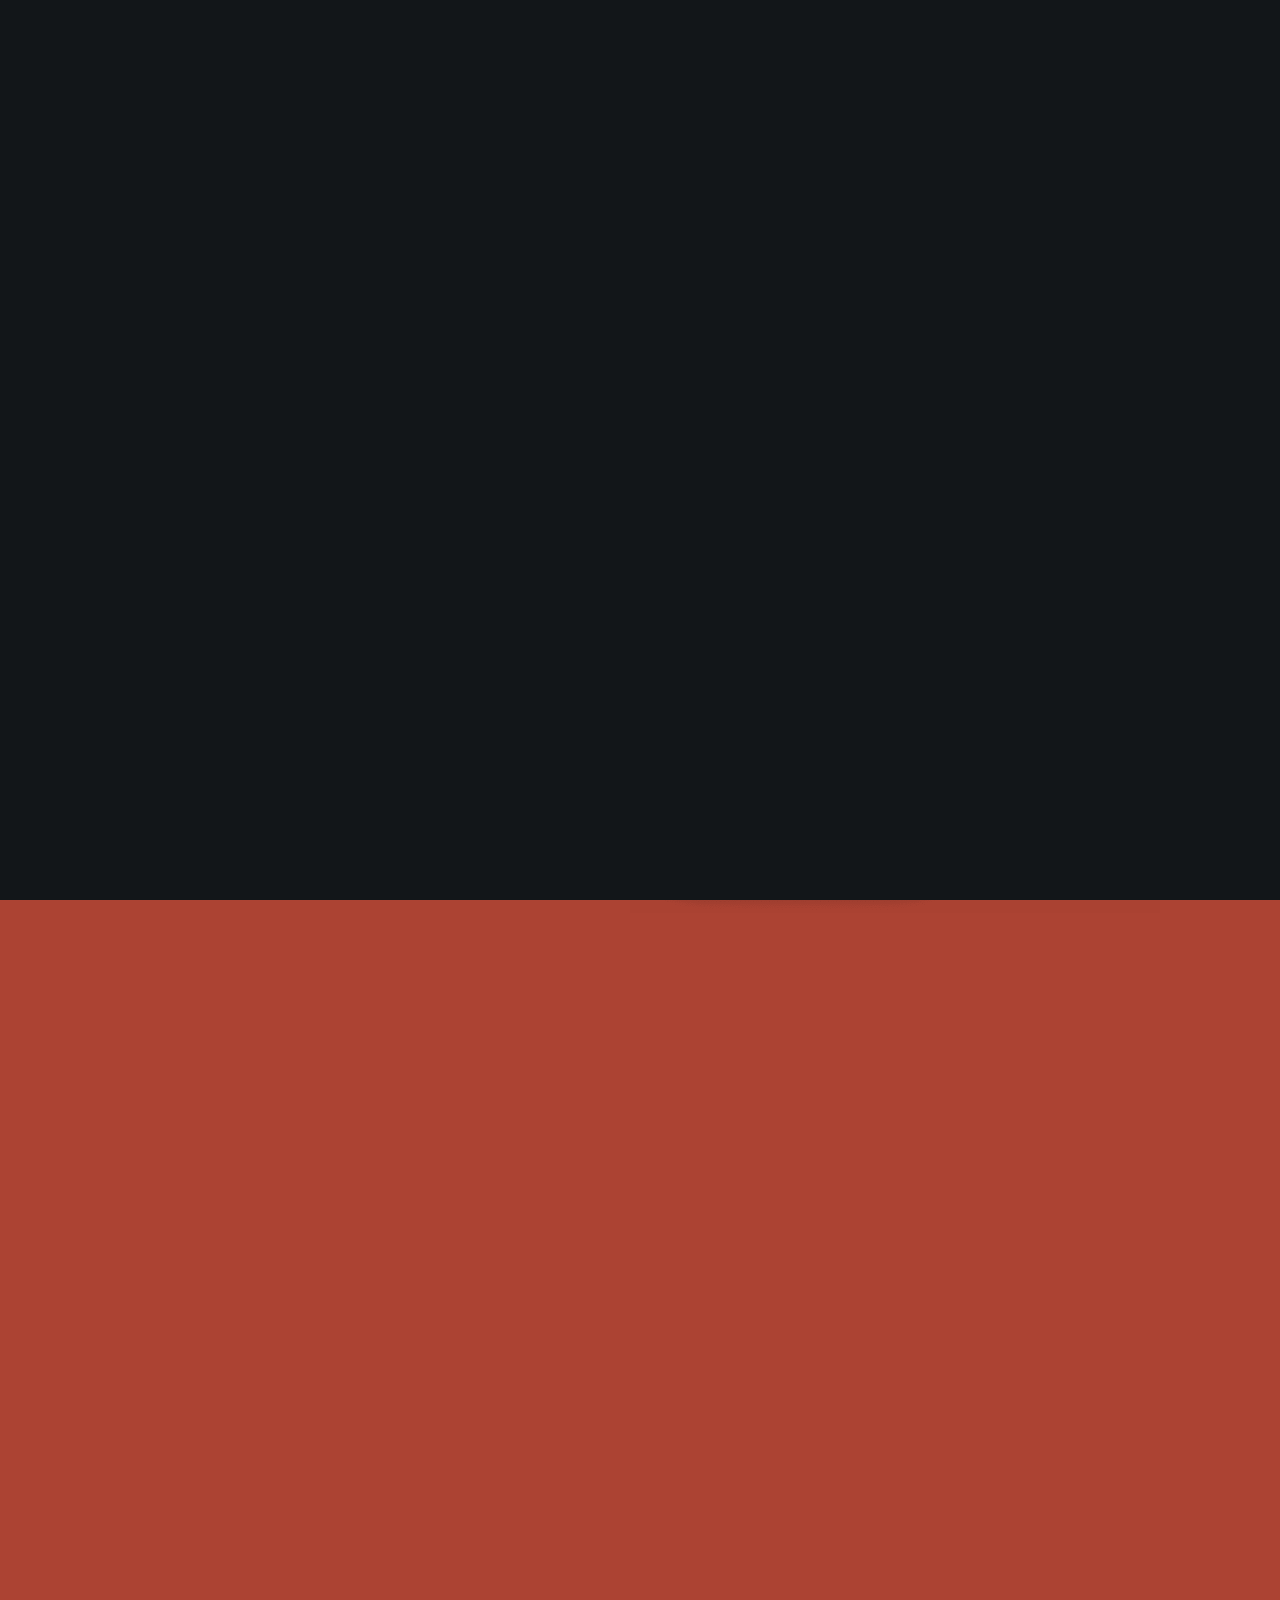
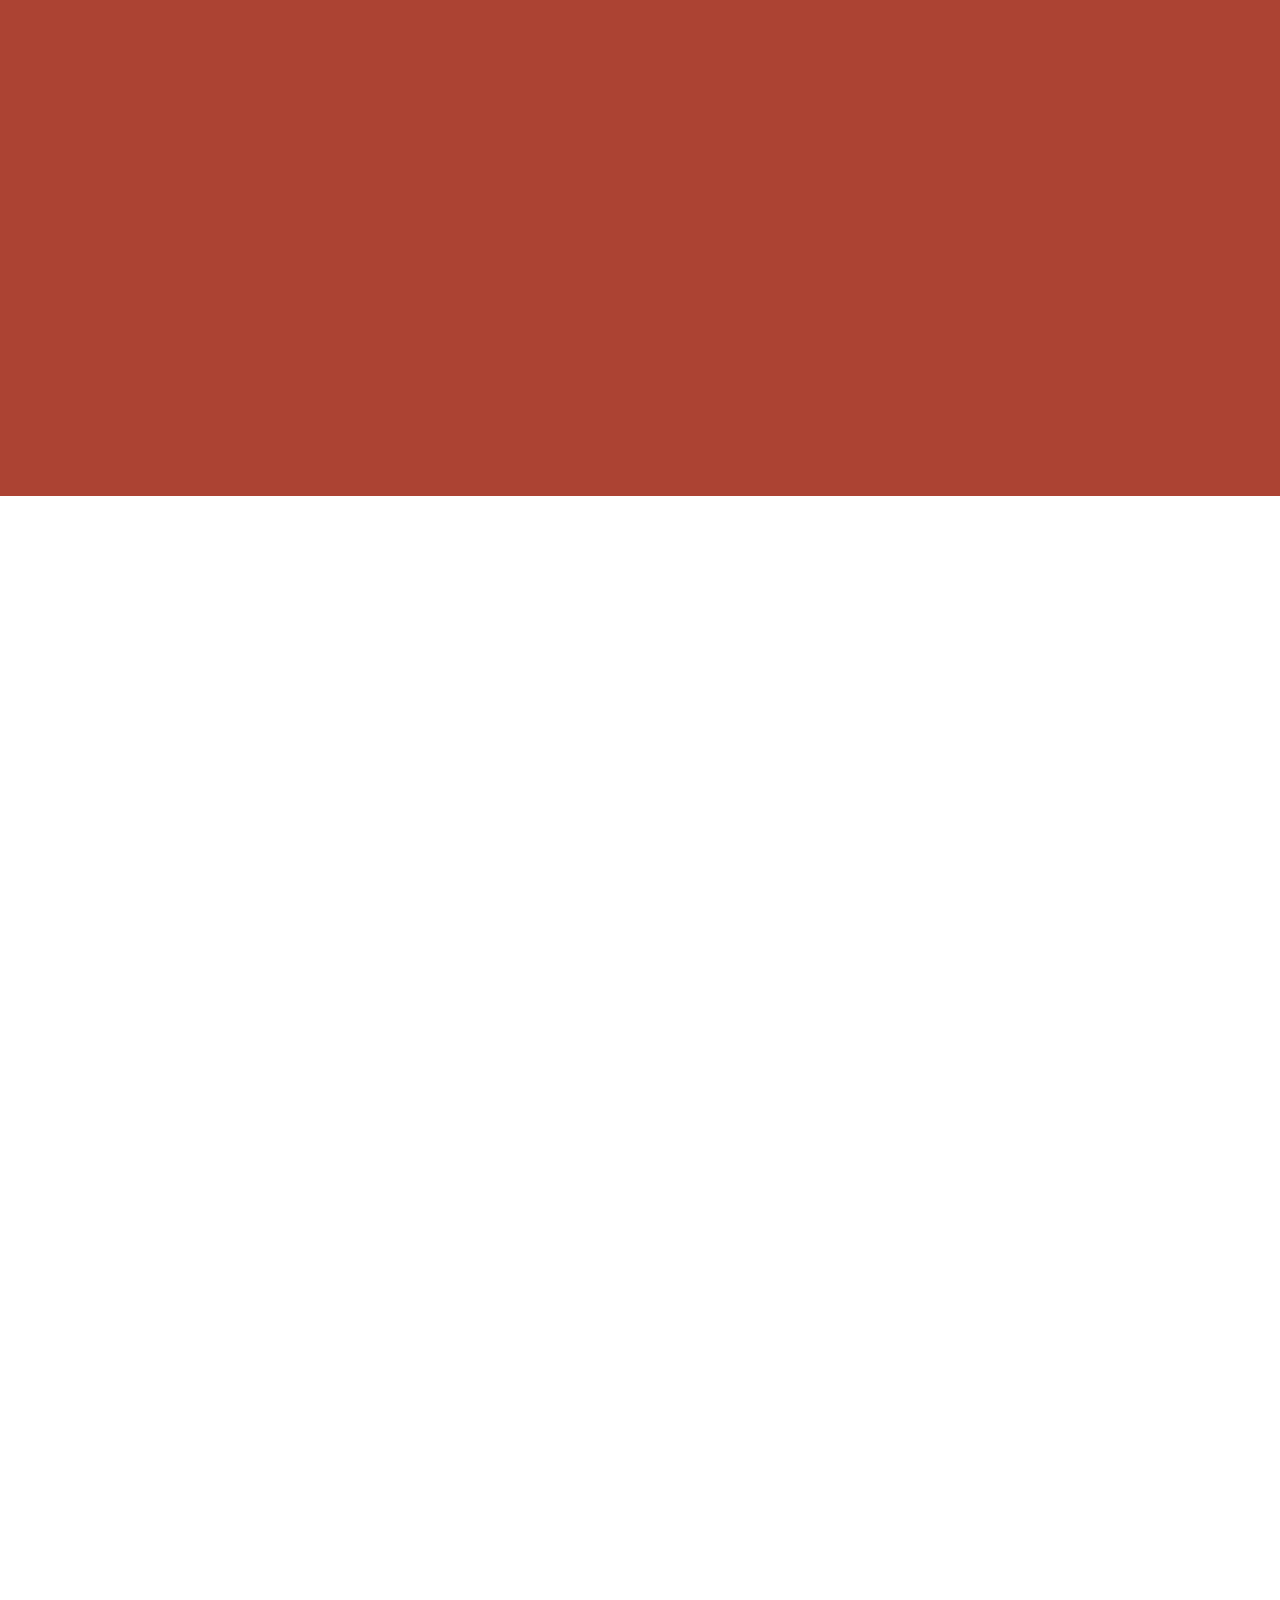
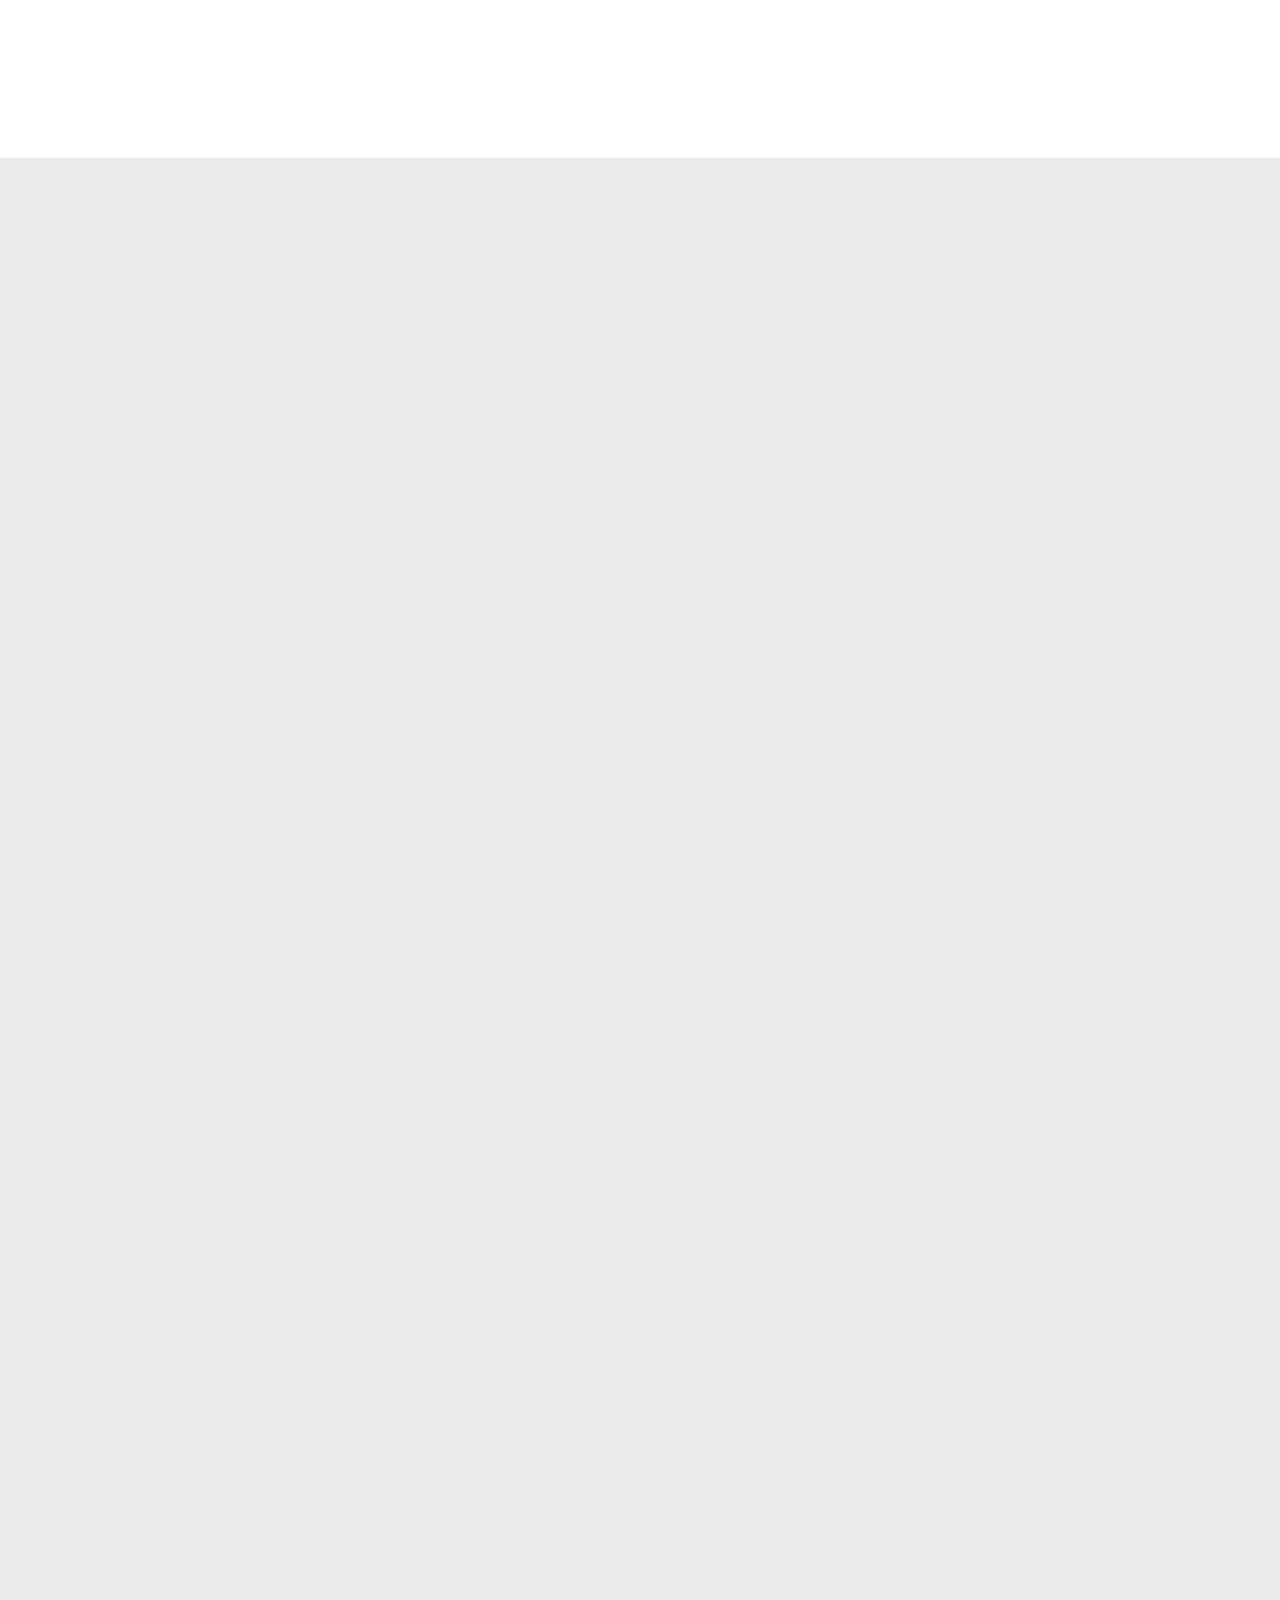
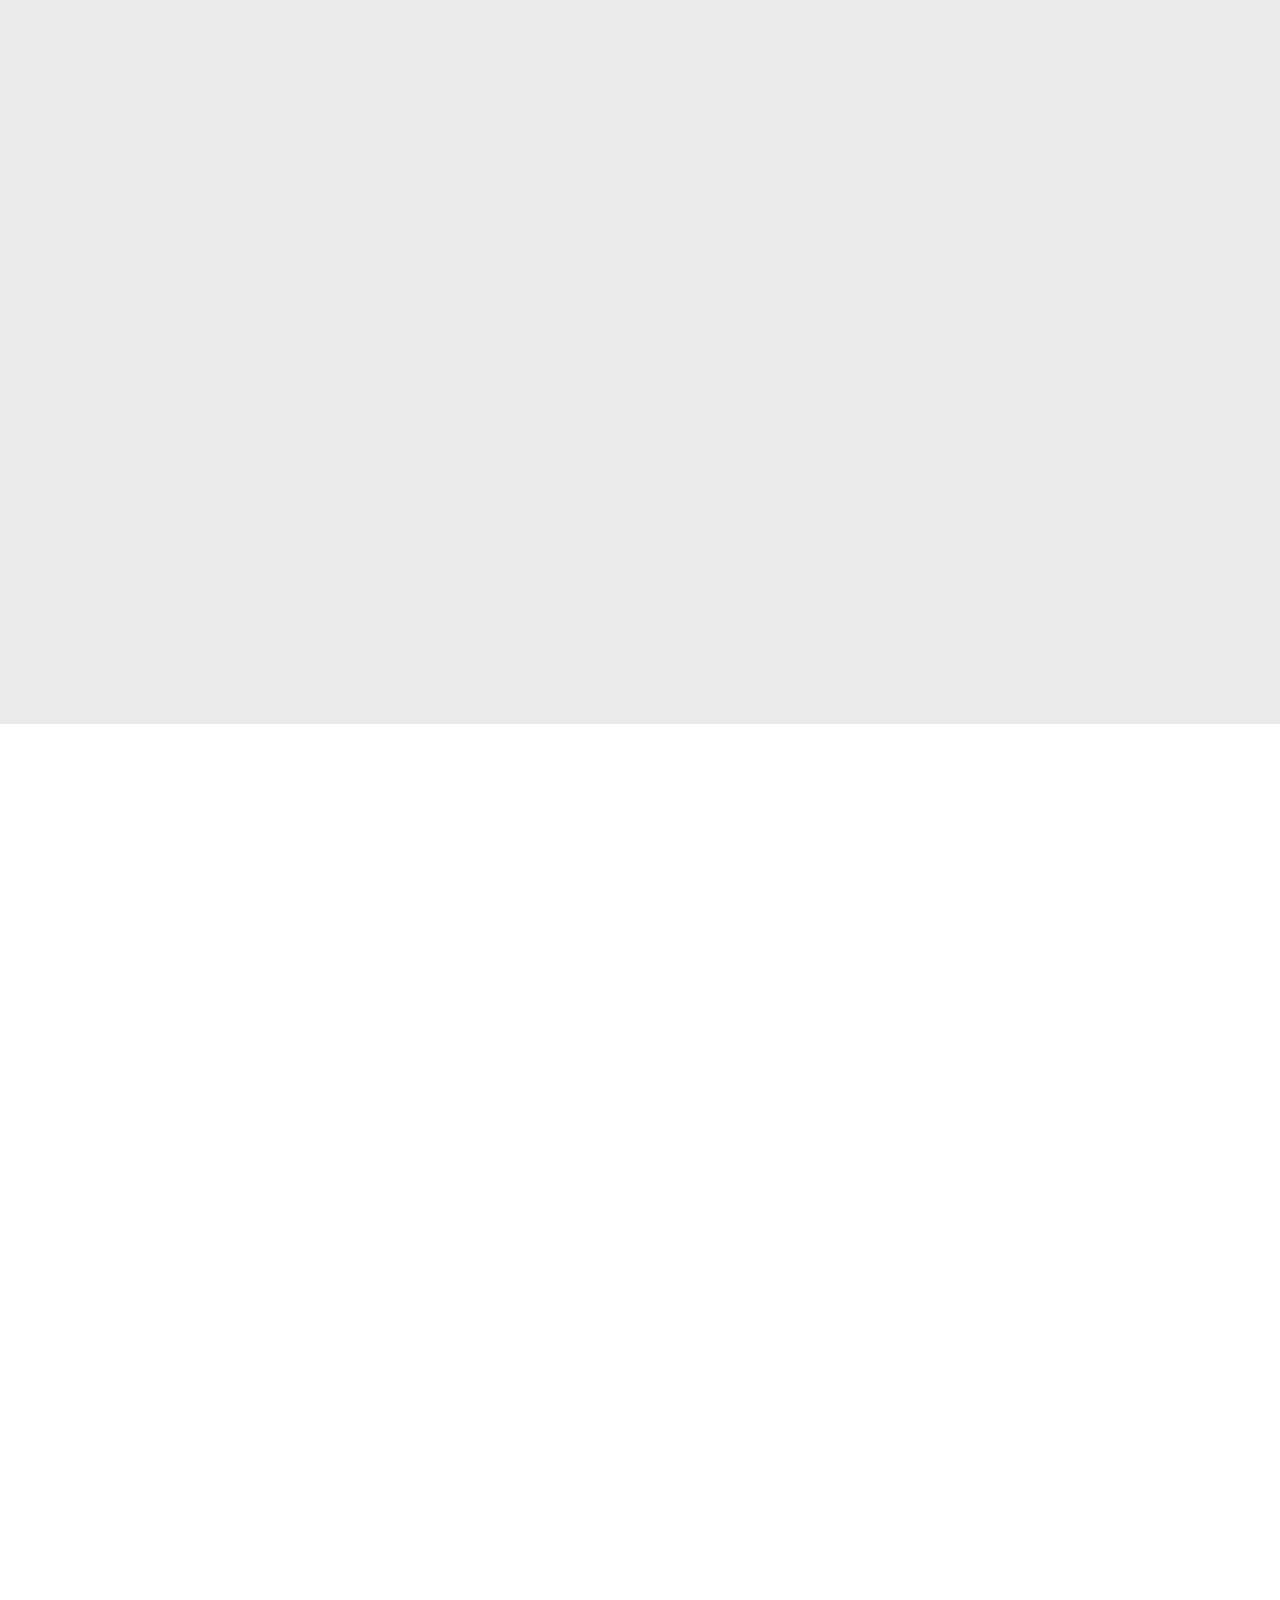
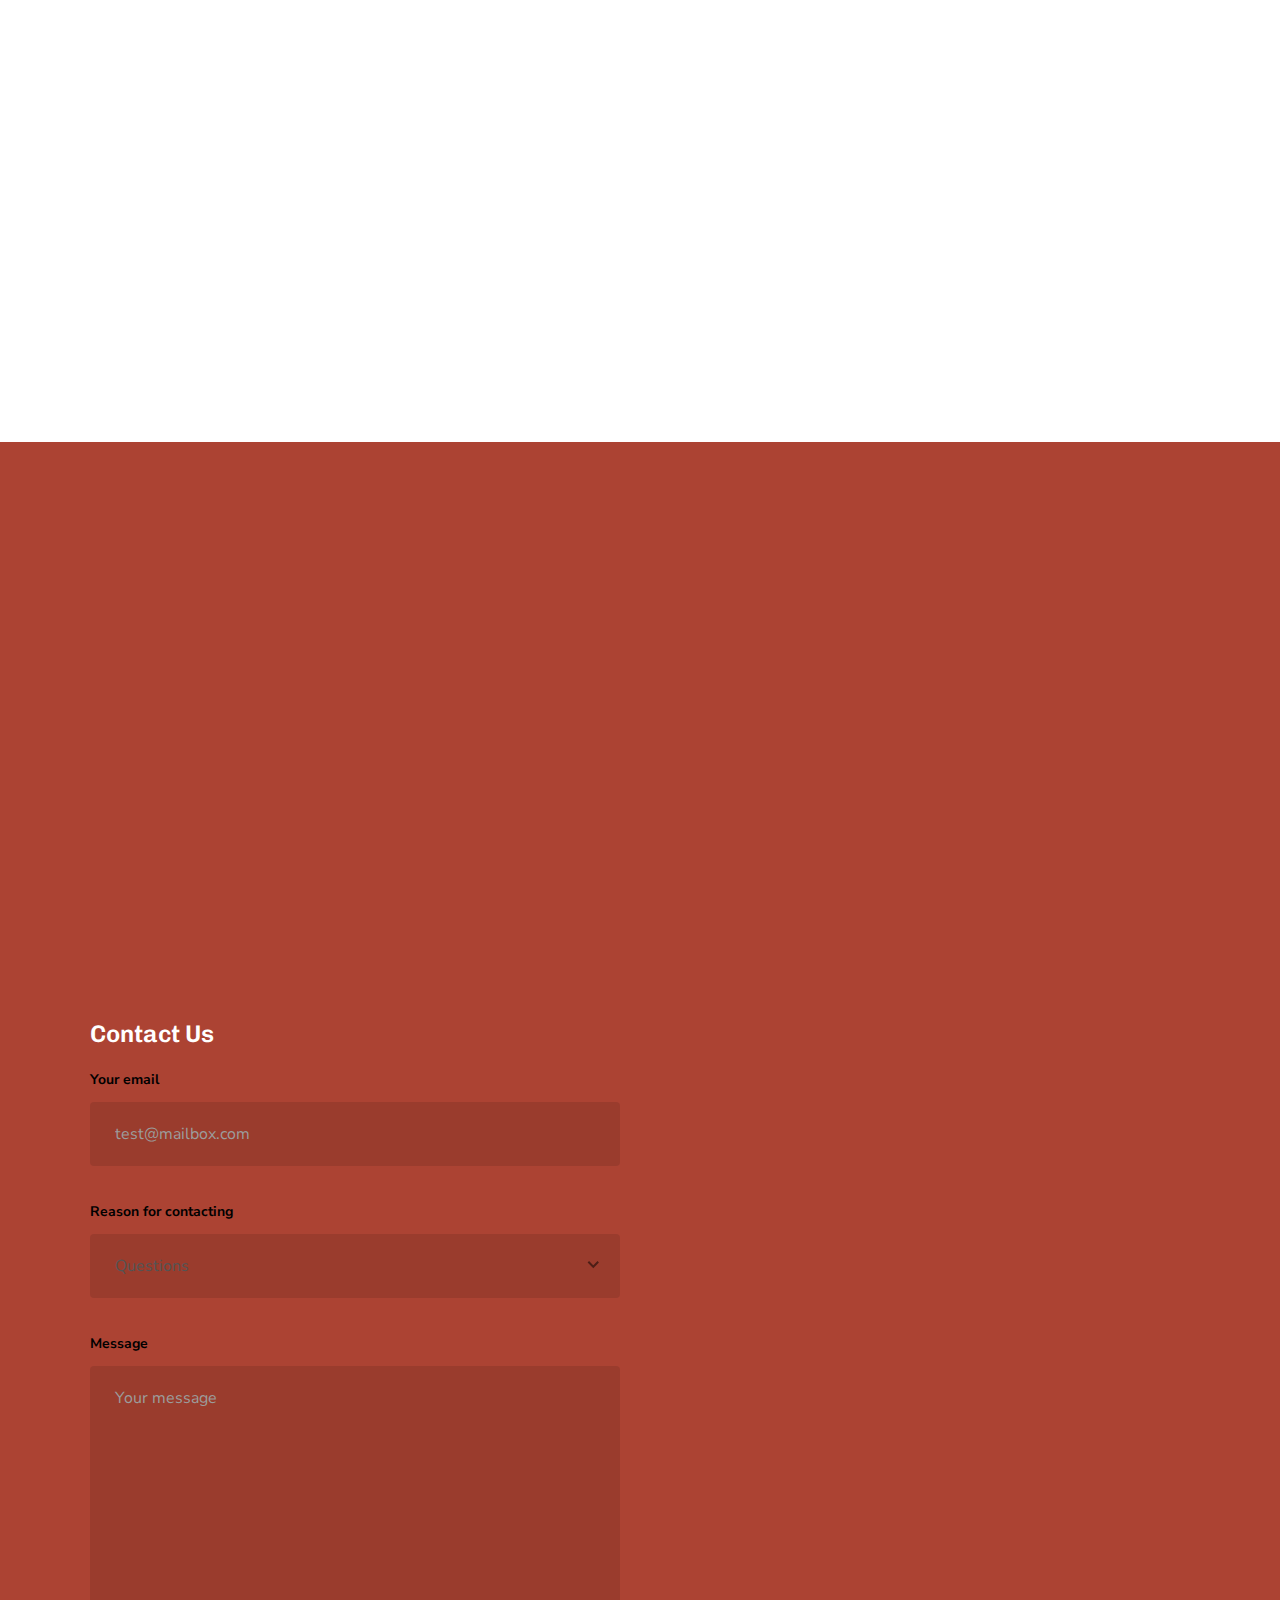
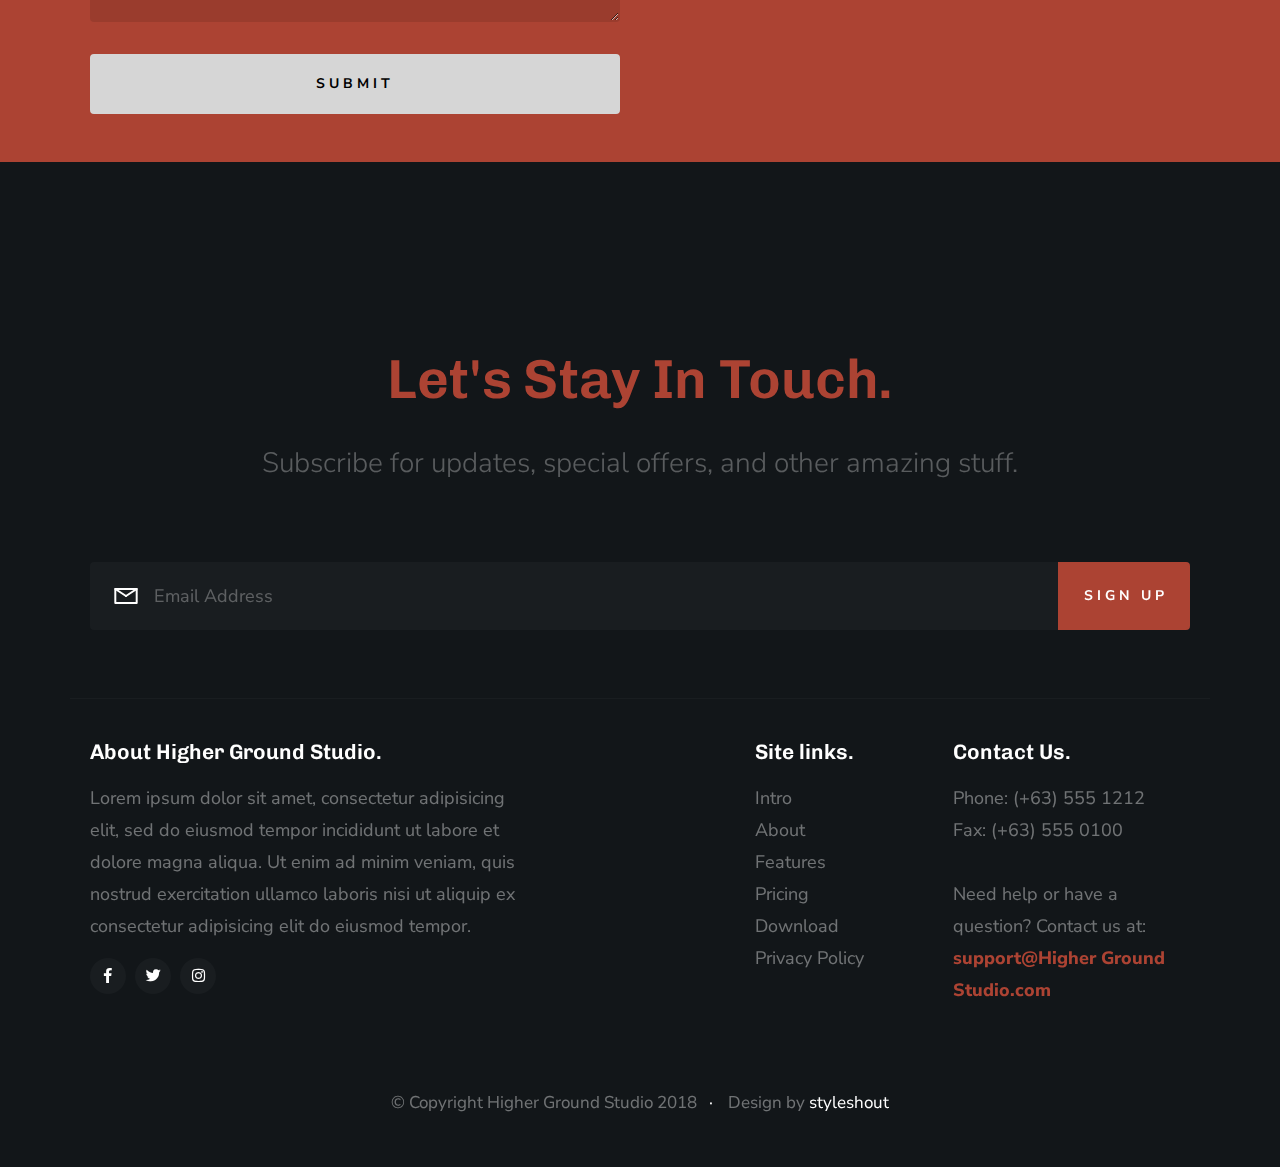
==== index.html @ b1c9c229 "Test netfliy form and snipcart" ====
<!DOCTYPE html>
<html class="no-js" lang="en">

<head>

    <!--- basic page needs
    ================================================== -->
    <meta charset="utf-8">
    <title>Higher Ground Studio</title>
    <meta name="description" content="">
    <meta name="author" content="">

    <!-- mobile specific metas
    ================================================== -->
    <meta name="viewport" content="width=device-width, initial-scale=1">

    <!-- CSS
    ================================================== -->
    <link rel="stylesheet" href="css/base.css">
    <link rel="stylesheet" href="css/vendor.css">
    <link rel="stylesheet" href="css/main.css">
    <link href="https://cdn.snipcart.com/themes/2.0/base/snipcart.min.css" rel="stylesheet" type="text/css" />

    <!-- script
    ================================================== -->
    <script src="js/modernizr.js"></script>
    <script src="js/pace.min.js"></script>

    <!-- favicons
    ================================================== -->
    <link rel="shortcut icon" href="favicon.ico" type="image/x-icon">
    <link rel="icon" href="favicon.ico" type="image/x-icon">

</head>

<body id="top">

    <!-- preloader
    ================================================== -->
    <div id="preloader">
        <div id="loader" class="dots-jump">
            <div></div>
            <div></div>
            <div></div>
        </div>
    </div>


    <!-- header 
    ================================================== -->
    <header class="s-header">

        <div class="row">
            <div class="header-logo">
                <a class="site-logo" href="index.html">
                    <img src="images/logo.svg" alt="Higher Ground Studio">
                </a>
            </div>

            <nav class="header-nav-wrap">
                <ul class="header-main-nav">
                    <li class="current"><a class="smoothscroll" href="#home" title="intro">Intro</a></li>
                    <li><a class="smoothscroll" href="#about" title="about">About</a></li>
                    <li><a class="smoothscroll" href="#features" title="features">Features</a></li>
                    <li><a class="smoothscroll" href="#pricing" title="pricing">Pricing</a></li>
                    <li><a class="smoothscroll" href="#download" title="download">Download</a></li>
                </ul>

                <div class="header-cta">
                    <a href="#pricing" class="btn btn--primary header-cta__btn smoothscroll">Get Started</a>
                </div>
            </nav> <!-- end header-nav-wrap -->

            <a class="header-menu-toggle" href="#"><span>Menu</span></a>
        </div>

    </header> <!-- end header -->


    <!-- home
    ================================================== -->
    <section id="home" class="s-home target-section" data-parallax="scroll" data-image-src="images/hero-bg.jpg"
        data-natural-width=3000 data-natural-height=2000 data-position-y=center>

        <div class="shadow-overlay"></div>

        <div class="home-content">

            <div class="row home-content__main">

                <div class="home-content__left">
                    <h1>
                        An Amazing App <br>
                        That Does It All.
                    </h1>

                    <h3>
                        Voluptatem ipsa quae ab illo inventore veritatis et quasi architecto beatae vitae dicta sunt
                        explica. Nemo enim ipsam voluptatem quia.
                        Ut quis enim.
                    </h3>

                    <div class="home-content__btn-wrap">
                        <a href="#download" class="btn btn--primary home-content__btn smoothscroll">
                            Get Started
                        </a>
                    </div>
                </div> <!-- end home-content__left-->

                <div class="home-content__right">
                    <img src="images/hero-app-screens-800.png"
                        srcset="images/hero-app-screens-800.png 1x, images/hero-app-screens-1600.png 2x">
                </div> <!-- end home-content__right -->

            </div> <!-- end home-content__main -->

            <ul class="home-content__social">
                <li><a href="#0">Facebook</a></li>
                <li><a href="#0">twitter</a></li>
                <li><a href="#0">Instagram</a></li>
            </ul>

        </div> <!-- end home-content -->

        <a href="#about" class="home-scroll smoothscroll">
            <span class="home-scroll__text">Scroll</span>
            <span class="home-scroll__icon"></span>
        </a>

    </section> <!-- end s-home -->


    <!-- about
    ================================================== -->
    <section id="about" class="s-about target-section">

        <div class="row section-header has-bottom-sep" data-aos="fade-up">
            <div class="col-full">
                <h1 class="display-1">
                    Simply The Best Messaging App Out There.
                </h1>
                <p class="lead">
                    Et nihil atque ex. Reiciendis et rerum ut voluptate. Omnis molestiae nemo est.
                    Ut quis enim rerum quia assumenda repudiandae non cumque qui. Amet repellat
                    omnis ea.
                </p>
            </div>
        </div> <!-- end section-header -->

        <div class="row wide about-desc" data-aos="fade-up">

            <div class="col-full slick-slider about-desc__slider">

                <div class="about-desc__slide">
                    <h3 class="item-title">Intuitive.</h3>

                    <p>
                        Et nihil atque ex. Reiciendis et rerum ut voluptate. Omnis molestiae nemo est.
                        Ut quis enim rerum quia assumenda repudiandae non cumque qui. Amet repellat
                        omnis ea aut cumque eos.
                    </p>
                </div> <!-- end about-desc__slide -->

                <div class="about-desc__slide">
                    <h3 class="item-title">Smart.</h3>

                    <p>
                        Et nihil atque ex. Reiciendis et rerum ut voluptate. Omnis molestiae nemo est.
                        Ut quis enim rerum quia assumenda repudiandae non cumque qui. Amet repellat
                        omnis ea aut cumque eos.
                    </p>
                </div> <!-- end about-desc__slide -->

                <div class="about-desc__slide">
                    <h3 class="item-title">Powerful.</h3>

                    <p>
                        Et nihil atque ex. Reiciendis et rerum ut voluptate. Omnis molestiae nemo est.
                        Ut quis enim rerum quia assumenda repudiandae non cumque qui. Amet repellat
                        omnis ea aut cumque eos.
                    </p>
                </div> <!-- end about-desc__slide -->

                <div class="about-desc__slide">
                    <h3 class="item-title">Secure.</h3>

                    <p>
                        Et nihil atque ex. Reiciendis et rerum ut voluptate. Omnis molestiae nemo est.
                        Ut quis enim rerum quia assumenda repudiandae non cumque qui. Amet repellat
                        omnis ea aut cumque eos.
                    </p>
                </div> <!-- end about-desc__slide -->

            </div> <!-- end about-desc__slider -->

        </div> <!-- end about-desc -->

    </section> <!-- end s-about -->


    <!-- about-how
    ================================================== -->
    <section id="about-how" class="s-about-how">

        <div class="row">
            <div class="col-full video-bg" data-aos="fade-up">

                <div class="shadow-overlay"></div>

                <a class="btn-video"
                    href="https://player.vimeo.com/video/14592941?color=00a650&title=0&byline=0&portrait=0" data-lity>
                    <span class="video-icon"></span>
                </a>

                <div class="stats">
                    <div class="item-stats">
                        <span class="item-stats__num">
                            3.1M
                        </span>
                        <span class="item-stats__title">
                            Downloads
                        </span>
                    </div> <!-- end item-stats -->
                    <div class="item-stats">
                        <span class="item-stats__num">
                            24K
                        </span>
                        <span class="item-stats__title">
                            Positive Reviews
                        </span>
                    </div> <!-- end item-stats -->
                </div>
            </div> <!-- end video-bg -->
        </div>

        <div class="row process-wrap">

            <h2 class="display-2 text-center" data-aos="fade-up">How The App Works?</h2>

            <div class="process" data-aos="fade-up">
                <div class="process__steps block-1-2 block-tab-full group">

                    <div class="col-block step">
                        <h3 class="item-title">Sign-Up</h3>
                        <p>Sed ut perspiciatis unde omnis iste natus error sit voluptatem accusantium doloremque
                            laudantium, totam rem aperiam, eaque ipsa quae ab illo inventore veritatis et quasi
                            architecto beatae vitae dicta sunt explicabo.
                        </p>
                    </div>

                    <div class="col-block step">
                        <h3 class="item-title">Create</h3>
                        <p>Sed ut perspiciatis unde omnis iste natus error sit voluptatem accusantium doloremque
                            laudantium, totam rem aperiam, eaque ipsa quae ab illo inventore veritatis et quasi
                            architecto beatae vitae dicta sunt explicabo.
                        </p>
                    </div>

                    <div class="col-block step">
                        <h3 class="item-title">Compose</h3>
                        <p>Sed ut perspiciatis unde omnis iste natus error sit voluptatem accusantium doloremque
                            laudantium, totam rem aperiam, eaque ipsa quae ab illo inventore veritatis et quasi
                            architecto beatae vitae dicta sunt explicabo.
                        </p>
                    </div>

                    <div class="col-block step">
                        <h3 class="item-title">Send</h3>
                        <p>Sed ut perspiciatis unde omnis iste natus error sit voluptatem accusantium doloremque
                            laudantium, totam rem aperiam, eaque ipsa quae ab illo inventore veritatis et quasi
                            architecto beatae vitae dicta sunt explicabo.
                        </p>
                    </div>

                </div> <!-- end process__steps -->
            </div> <!-- end process -->
        </div> <!-- end about-how -->

    </section> <!-- end s-about-how -->


    <!-- features
    ================================================== -->
    <section id="features" class="s-features target-section">

        <div class="row section-header has-bottom-sep" data-aos="fade-up">
            <div class="col-full">
                <h1 class="display-1">
                    Loaded With Features You Would Absolutely Love.
                </h1>
                <p class="lead">
                    Et nihil atque ex. Reiciendis et rerum ut voluptate. Omnis molestiae nemo est.
                    Ut quis enim rerum quia assumenda repudiandae molestiae cumque qui. Amet repellat
                    omnis ea.
                </p>
            </div>
        </div> <!-- end section-header -->

        <div class="row features block-1-3 block-m-1-2">

            <div class="col-block item-feature" data-aos="fade-up">
                <div class="item-feature__icon">
                    <i class="icon-upload"></i>
                </div>
                <div class="item-feature__text">
                    <h3 class="item-title">Cloud Based</h3>
                    <p>Nemo cupiditate ab quibusdam quaerat impedit magni. Earum suscipit ipsum laudantium.
                        Quo delectus est. Maiores voluptas ab sit natus veritatis ut. Debitis nulla cumque veritatis.
                        Sunt suscipit voluptas ipsa in tempora esse soluta sint.
                    </p>
                </div>
            </div>

            <div class="col-block item-feature" data-aos="fade-up">
                <div class="item-feature__icon">
                    <i class="icon-video-camera"></i>
                </div>
                <div class="item-feature__text">
                    <h3 class="item-title">Voice & Video</h3>
                    <p>Nemo cupiditate ab quibusdam quaerat impedit magni. Earum suscipit ipsum laudantium.
                        Quo delectus est. Maiores voluptas ab sit natus veritatis ut. Debitis nulla cumque veritatis.
                        Sunt suscipit voluptas ipsa in tempora esse soluta sint.
                    </p>
                </div>
            </div>

            <div class="col-block item-feature" data-aos="fade-up">
                <div class="item-feature__icon">
                    <i class="icon-shield"></i>
                </div>
                <div class="item-feature__text">
                    <h3 class="item-title">Always Secure</h3>
                    <p>Nemo cupiditate ab quibusdam quaerat impedit magni. Earum suscipit ipsum laudantium.
                        Quo delectus est. Maiores voluptas ab sit natus veritatis ut. Debitis nulla cumque veritatis.
                        Sunt suscipit voluptas ipsa in tempora esse soluta sint.
                    </p>
                </div>
            </div>

            <div class="col-block item-feature" data-aos="fade-up">
                <div class="item-feature__icon">
                    <i class="icon-lego-block"></i>
                </div>
                <div class="item-feature__text">
                    <h3 class="item-title">Play Games</h3>
                    <p>Nemo cupiditate ab quibusdam quaerat impedit magni. Earum suscipit ipsum laudantium.
                        Quo delectus est. Maiores voluptas ab sit natus veritatis ut. Debitis nulla cumque veritatis.
                        Sunt suscipit voluptas ipsa in tempora esse soluta sint.
                    </p>
                </div>
            </div>

            <div class="col-block item-feature" data-aos="fade-up">
                <div class="item-feature__icon">
                    <i class="icon-chat"></i>
                </div>
                <div class="item-feature__text">
                    <h3 class="item-title">Group Chat</h3>
                    <p>Nemo cupiditate ab quibusdam quaerat impedit magni. Earum suscipit ipsum laudantium.
                        Quo delectus est. Maiores voluptas ab sit natus veritatis ut. Debitis nulla cumque veritatis.
                        Sunt suscipit voluptas ipsa in tempora esse soluta sint.
                    </p>
                </div>
            </div>

            <div class="col-block item-feature" data-aos="fade-up">
                <div class="item-feature__icon">
                    <i class="icon-wallet"></i>
                </div>
                <div class="item-feature__text">
                    <h3 class="item-title">Payments</h3>
                    <p>Nemo cupiditate ab quibusdam quaerat impedit magni. Earum suscipit ipsum laudantium.
                        Quo delectus est. Maiores voluptas ab sit natus veritatis ut. Debitis nulla cumque veritatis.
                        Sunt suscipit voluptas ipsa in tempora esse soluta sint.
                    </p>
                </div>
            </div>

        </div> <!-- end features -->

        <div class="testimonials-wrap" data-aos="fade-up">

            <div class="row">
                <div class="col-full testimonials-header">
                    <h2 class="display-2">Our Users Love Our App!</h2>
                </div>
            </div>

            <div class="row testimonials">

                <div class="col-full slick-slider testimonials__slider">

                    <div class="testimonials__slide">
                        <img src="images/avatars/user-03.jpg" alt="Author image" class="testimonials__avatar">

                        <p>Qui ipsam temporibus quisquam velMaiores eos cumque distinctio nam accusantium ipsum.
                            Laudantium quia consequatur molestias delectus culpa facere hic dolores aperiam. Accusantium
                            praesentium corpori.</p>

                        <div class="testimonials__author">
                            <span class="testimonials__name">Naruto Uzumaki</span>
                            <a href="#0" class="testimonials__link">@narutouzumaki</a>
                        </div>
                    </div> <!-- end testimonials__slide -->

                    <div class="testimonials__slide">
                        <img src="images/avatars/user-05.jpg" alt="Author image" class="testimonials__avatar">

                        <p>Excepturi nam cupiditate culpa doloremque deleniti repellat. Veniam quos repellat voluptas
                            animi adipisci.
                            Nisi eaque consequatur. Quasi voluptas eius distinctio. Atque eos maxime. Qui ipsam
                            temporibus quisquam vel.</p>

                        <div class="testimonials__author">
                            <span class="testimonials__name">Sasuke Uchiha</span>
                            <a href="#0" class="testimonials__link">@sasukeuchiha</a>
                        </div>
                    </div> <!-- end testimonials__slide -->

                    <div class="testimonials__slide">
                        <img src="images/avatars/user-01.jpg" alt="Author image" class="testimonials__avatar">

                        <p>Repellat dignissimos libero. Qui sed at corrupti expedita voluptas odit. Nihil ea quia
                            nesciunt. Ducimus aut sed ipsam.
                            Autem eaque officia cum exercitationem sunt voluptatum accusamus. Quasi voluptas eius
                            distinctio.</p>

                        <div class="testimonials__author">
                            <span class="testimonials__name">Shikamaru Nara</span>
                            <a href="#0" class="testimonials__link">@shikamarunara</a>
                        </div>
                    </div> <!-- end testimonials__slide -->

                </div> <!-- end testimonials__slider -->

            </div> <!-- end testimonials -->

        </div> <!-- end testimonials-wrap -->

    </section> <!-- end s-features -->


    <!-- pricing
    ================================================== -->
    <section id="pricing" class="s-pricing target-section">

        <div class="row section-header align-center" data-aos="fade-up">
            <div class="col-full">
                <h1 class="display-1">
                    Our Simple <br> Straight-Forward Pricing.
                </h1>
                <p class="lead">
                    Et nihil atque ex. Reiciendis et rerum ut voluptate. Omnis molestiae nemo est.
                    Ut quis enim rerum quia assumenda repudiandae non cumque qui. Amet repellat
                    omnis ea.
                </p>
            </div>
        </div> <!-- end section-header -->

        <div class="row plans block-1-2 block-m-1-2 block-tab-full stack">

            <div class="col-block item-plan" data-aos="fade-up">
                <div class="item-plan__block" id="seoreview">

                    <div class="item-plan__top-part">
                        <h3 class="item-plan__title">SEO Review</h3>
                        <p class="item-plan__price">$150</p>
                        <p class="item-plan__per">Per Site</p>
                    </div>

                    <div class="item-plan__bottom-part">
                        <ul class="item-plan__features">
                            <li><span>5GB</span> Storage</li>
                            <li><span>10GB</span> Bandwidth</li>
                            <li><span>30</span> Email Accounts</li>
                            <li>Backup & Restore</li>
                        </ul>

                        <button class="snipcart-add-item btn btn--primary large full-width" data-item-id="1" data-item-name="SEO Review" data-item-price="150.00"
                            data-item-weight="20" data-item-url="https://highergroundstudio.com/#seoreview"
                            data-item-description="SEO Review">
                            Get Started
                        </button>
                    </div>

                </div>
            </div> <!-- end item-plan -->

            <div class="col-block item-plan item-plan--popular" data-aos="fade-up">
                <div class="item-plan__block">

                    <div class="item-plan__top-part">
                        <h3 class="item-plan__title">SEO Optimization</h3>
                        <p class="item-plan__price">$10</p>
                        <p class="item-plan__per">Per Site</p>
                    </div>

                    <div class="item-plan__bottom-part">
                        <ul class="item-plan__features">
                            <li><span>500GB</span> Storage</li>
                            <li><span>Unlimited</span> Bandwidth</li>
                            <li><span>50</span> Email Accounts</li>
                            <li>Backup & Restore</li>
                        </ul>

                        <a class="btn btn--primary large full-width" href="#0">Get Started</a>
                    </div>

                </div>
            </div> <!-- end item-plan -->

        </div> <!-- end plans -->

    </section> <!-- end s-pricing -->


    <!-- contact
    ================================================== -->
    <section id="download" class="s-download target-section">

        <div class="row section-header align-center" data-aos="fade-up">
            <div class="col-full">
                <h1 class="display-1">
                    Join Our Community of 3,000,000+ Users.
                </h1>
                <p class="lead">
                    Et nihil atque ex. Reiciendis et rerum ut voluptate. Omnis molestiae nemo est.
                    Ut quis enim rerum quia assumenda repudiandae non cumque qui. Amet repellat
                    omnis ea.
                </p>
            </div>
        </div> <!-- end section-header -->

        <div class="row">
            <div class="col-six tab-full">

                <h3>Contact Us</h3>

                <form name="contact" id="contact" method="POST" data-netlify="true" data-netlify-recaptcha="true">
                    <div>
                        <label for="sampleInput">Your email</label>
                        <input class="full-width" type="email" placeholder="test@mailbox.com" id="sampleInput">
                    </div>
                    <div>
                        <label for="sampleRecipientInput">Reason for contacting</label>
                        <div class="ss-custom-select">
                            <select class="full-width" id="sampleRecipientInput">
                                <option value="Option 1">Questions</option>
                                <option value="Option 2">Report</option>
                                <option value="Option 3">Others</option>
                            </select>
                        </div>
                    </div>

                    <label for="exampleMessage">Message</label>
                    <textarea class="full-width" placeholder="Your message" id="exampleMessage"></textarea>

                    <div data-netlify-recaptcha="true"></div>
                    <input class="btn full-width" type="submit" value="Submit">
                </form>

            </div>
        </div>

    </section> <!-- end s-download -->


    <!-- footer
    ================================================== -->
    <footer class="s-footer footer">

        <div class="row section-header align-center">
            <div class="col-full">
                <h1 class="display-1">
                    Let's Stay In Touch.
                </h1>
                <p class="lead">
                    Subscribe for updates, special offers, and other amazing stuff.
                </p>
            </div>
        </div> <!-- end section-header -->

        <div class="row footer__top">

            <div class="col-full footer__subscribe end">
                <div class="subscribe-form">
                    <form id="mc-form" name="subscribe" class="group" novalidate="true" method="POST"
                        data-netlify="true">

                        <input type="email" value="" name="EMAIL" class="email" id="mc-email"
                            placeholder="Email Address" required="">

                        <input type="submit" name="subscribe" value="Sign Up">

                        <label for="mc-email" class="subscribe-message"></label>

                    </form>
                </div>
            </div>

        </div> <!-- end footer__top -->

        <div class="row footer__bottom">

            <div class="footer__about col-five tab-full left">

                <h4>About Higher Ground Studio.</h4>

                <p>
                    Lorem ipsum dolor sit amet, consectetur adipisicing elit, sed
                    do eiusmod tempor incididunt ut labore et dolore magna aliqua.
                    Ut enim ad minim veniam, quis nostrud exercitation ullamco
                    laboris nisi ut aliquip ex consectetur adipisicing elit do eiusmod tempor.
                </p>

                <ul class="footer__social">
                    <li><a href="#0"><i class="fab fa-facebook-f" aria-hidden="true"></i></a></li>
                    <li><a href="#0"><i class="fab fa-twitter" aria-hidden="true"></i></a></li>
                    <li><a href="#0"><i class="fab fa-instagram" aria-hidden="true"></i></a></li>
                </ul>
            </div>

            <div class="col-five md-seven tab-full right end">
                <div class="row">

                    <div class="footer__site-links col-five mob-full">
                        <h4>Site links.</h4>

                        <ul class="footer__site-links">
                            <li><a href="#home" class="smoothscroll">Intro</a></li>
                            <li><a href="#about" class="smoothscroll">About</a></li>
                            <li><a href="#features" class="smoothscroll">Features</a></li>
                            <li><a href="#pricing" class="smoothscroll">Pricing</a></li>
                            <li><a href="#download" class="smoothscroll">Download</a></li>
                            <li><a href="#0">Privacy Policy</a></li>
                        </ul>
                    </div>

                    <div class="footer__contact col-seven mob-full">
                        <h4>Contact Us.</h4>

                        <p>
                            Phone: (+63) 555 1212 <br>
                            Fax: (+63) 555 0100
                        </p>
                        <p>
                            Need help or have a question? Contact us at: <br>
                            <a href="mailto:#0" class="footer__mail-link">support@Higher Ground Studio.com</a>
                        </p>
                    </div>

                </div>
            </div>

            <div class="col-full ss-copyright">
                <span>&copy; Copyright Higher Ground Studio 2018</span>
                <span>Design by <a href="https://www.styleshout.com/">styleshout</a></span>
            </div>

        </div> <!-- end footer__bottom -->

        <div class="go-top">
            <a class="smoothscroll" title="Back to Top" href="#top"></a>
        </div>

    </footer> <!-- end s-footer -->


    <!-- Java Script
    ================================================== -->
    <script src="js/jquery-3.2.1.min.js"></script>
    <script src="js/plugins.js"></script>
    <script src="js/main.js"></script>
    <script src="https://cdn.snipcart.com/scripts/2.0/snipcart.js"
        data-api-key="MjkyNzYwODQtYWEzYS00NDNhLTk3ZTMtNTVlMTUyMGYxYTAzNjM3MDIwMDAyMzQzODMyMjEx" id="snipcart"></script>

</body>
---- css/base.css ----
/* =================================================================== 
 *
 *  Higher Ground Studio v1.0 Base Stylesheet
 *  11-06-2018
 *  ------------------------------------------------------------------
 *
 *  TOC:
 *  # imports 
 *  # normalize
 *  # basic/base setup styles 
 *    ## Media
 *    ## Typography resets 
 *    ## links 
 *    ## inputs
 *  # grid
 *    ## medium size devices  
 *    ## tablets   
 *    ## mobile devices
 *    ## small mobile devices
 *  # block grids
 *    ## medium size devices
 *    ## tablets
 *    ## mobile devices
 *  # MISC
 *
 * =================================================================== */



/* ===================================================================
 * # imports 
 *
 * ------------------------------------------------------------------- */
@import url("https://fonts.googleapis.com/css?family=Nunito+Sans:300,400,500,600,700|Chivo:300,400,700,700i,900");
@import url("font-awesome/css/fontawesome-all.css");
@import url("micons/micons.css");



/* ===================================================================
 * # normalize
 * normalize.css v5.0.0 | MIT License |
 * github.com/necolas/normalize.css
 *
 * ------------------------------------------------------------------- */
html {
  font-family: sans-serif;
  line-height: 1.15;
  -ms-text-size-adjust: 100%;
  -webkit-text-size-adjust: 100%;
}

body {
  margin: 0;
}

article,
aside,
footer,
header,
nav,
section {
  display: block;
}

h1 {
  font-size: 2em;
  margin: 0.67em 0;
}

figcaption,
figure,
main {
  display: block;
}

figure {
  margin: 1em 40px;
}

hr {
  box-sizing: content-box;
  height: 0;
  overflow: visible;
}

pre {
  font-family: monospace, monospace;
  font-size: 1em;
}

a {
  background-color: transparent;
  -webkit-text-decoration-skip: objects;
}

a:active,
a:hover {
  outline-width: 0;
}

abbr[title] {
  border-bottom: none;
  text-decoration: underline;
  text-decoration: underline dotted;
}

b,
strong {
  font-weight: inherit;
}

b,
strong {
  font-weight: bolder;
}

code,
kbd,
samp {
  font-family: monospace, monospace;
  font-size: 1em;
}

dfn {
  font-style: italic;
}

mark {
  background-color: #ff0;
  color: #000;
}

small {
  font-size: 80%;
}

sub,
sup {
  font-size: 75%;
  line-height: 0;
  position: relative;
  vertical-align: baseline;
}

sub {
  bottom: -0.25em;
}

sup {
  top: -0.5em;
}

audio,
video {
  display: inline-block;
}

audio:not([controls]) {
  display: none;
  height: 0;
}

img {
  border-style: none;
}

svg:not(:root) {
  overflow: hidden;
}

button,
input,
optgroup,
select,
textarea {
  font-family: sans-serif;
  font-size: 100%;
  line-height: 1.15;
  margin: 0;
}

button,
input {
  overflow: visible;
}

button,
select {
  text-transform: none;
}

button,
html [type="button"],
[type="reset"],
[type="submit"] {
  -webkit-appearance: button;
}

button::-moz-focus-inner,
[type="button"]::-moz-focus-inner,
[type="reset"]::-moz-focus-inner,
[type="submit"]::-moz-focus-inner {
  border-style: none;
  padding: 0;
}

button:-moz-focusring,
[type="button"]:-moz-focusring,
[type="reset"]:-moz-focusring,
[type="submit"]:-moz-focusring {
  outline: 1px dotted ButtonText;
}

fieldset {
  border: 1px solid #c0c0c0;
  margin: 0 2px;
  padding: 0.35em 0.625em 0.75em;
}

legend {
  box-sizing: border-box;
  color: inherit;
  display: table;
  max-width: 100%;
  padding: 0;
  white-space: normal;
}

progress {
  display: inline-block;
  vertical-align: baseline;
}

textarea {
  overflow: auto;
}

[type="checkbox"],
[type="radio"] {
  box-sizing: border-box;
  padding: 0;
}

[type="number"]::-webkit-inner-spin-button,
[type="number"]::-webkit-outer-spin-button {
  height: auto;
}

[type="search"] {
  -webkit-appearance: textfield;
  outline-offset: -2px;
}

[type="search"]::-webkit-search-cancel-button,
[type="search"]::-webkit-search-decoration {
  -webkit-appearance: none;
}

::-webkit-file-upload-button {
  -webkit-appearance: button;
  font: inherit;
}

details,
menu {
  display: block;
}

summary {
  display: list-item;
}

canvas {
  display: inline-block;
}

template {
  display: none;
}

[hidden] {
  display: none;
}



/* ===================================================================
 * # basic/base setup styles
 *
 * ------------------------------------------------------------------- */
html {
  font-size: 62.5%;
  box-sizing: border-box;
}

*,
*::before,
*::after {
  box-sizing: inherit;
}

body {
  font-weight: normal;
  line-height: 1;
  word-wrap: break-word;
  text-rendering: optimizeLegibility;
  -webkit-overflow-scrolling: touch;
  -webkit-text-size-adjust: none;
}

body,
input,
button {
  -moz-osx-font-smoothing: grayscale;
  -webkit-font-smoothing: antialiased;
}


/* ------------------------------------------------------------------- 
 * ## Media
 * ------------------------------------------------------------------- */
img,
video {
  max-width: 100%;
  height: auto;
}


/* ------------------------------------------------------------------- 
 * ## Typography resets 
 * ------------------------------------------------------------------- */
div, dl, dt, dd, ul, ol, li, h1, h2, h3, h4, h5, h6, pre, form, p, blockquote, th, td {
  margin: 0;
  padding: 0;
}

h1, h2, h3, h4, h5, h6 {
  -webkit-font-smoothing: auto;
  -webkit-font-smoothing: antialiased;
  -webkit-font-variant-ligatures: common-ligatures;
  -moz-font-variant-ligatures: common-ligatures;
  font-variant-ligatures: common-ligatures;
  text-rendering: optimizeLegibility;
}

em,
i {
  font-style: italic;
  line-height: inherit;
}

strong,
b {
  font-weight: bold;
  line-height: inherit;
}

small {
  font-size: 60%;
  line-height: inherit;
}

ol,
ul {
  list-style: none;
}

li {
  display: block;
}


/* ------------------------------------------------------------------- 
 * ## links
 * ------------------------------------------------------------------- */
a {
  text-decoration: none;
  line-height: inherit;
}

a img {
  border: none;
}


/* ------------------------------------------------------------------- 
 * ## inputs
 * ------------------------------------------------------------------- */
fieldset {
  margin: 0;
  padding: 0;
}

input[type="email"],
input[type="number"],
input[type="search"],
input[type="text"],
input[type="tel"],
input[type="url"],
input[type="password"],
textarea {
  -webkit-appearance: none;
  -moz-appearance: none;
  -ms-appearance: none;
  -o-appearance: none;
  appearance: none;
}



/* ===================================================================
 * # grid
 *
 * ------------------------------------------------------------------- */
.row {
  width: 89%;
  max-width: 1200px;
  margin: 0 auto;
}

.row:after {
  content: "";
  display: table;
  clear: both;
}

.row .row {
  width: auto;
  max-width: none;
  margin-left: -20px;
  margin-right: -20px;
}

/* column blocks
 * -------------------------------------- */
[class*="col-"] {
  float: left;
  padding: 0 20px;
}

[class*="col-"] + [class*="col-"].end {
  float: right;
}

.collapse > [class*="col-"],
[class*="col-"].collapse {
  padding: 0;
}

/* column width classes 
 * -------------------------------------- */
.col-one {
  width: 8.33333%;
}

.col-two,
.col-1-6 {
  width: 16.66667%;
}

.col-three,
.col-1-4 {
  width: 25%;
}

.col-four,
.col-1-3 {
  width: 33.33333%;
}

.col-five {
  width: 41.66667%;
}

.col-six,
.col-1-2 {
  width: 50%;
}

.col-seven {
  width: 58.33333%;
}

.col-eight,
.col-2-3 {
  width: 66.66667%;
}

.col-nine,
.col-3-4 {
  width: 75%;
}

.col-ten,
.col-5-6 {
  width: 83.33333%;
}

.col-eleven {
  width: 91.66667%;
}

.col-twelve,
.col-full {
  width: 100%;
}


/* ------------------------------------------------------------------- 
 * ## medium size devices
 * ------------------------------------------------------------------- */
@media only screen and (max-width:1200px) {
  .row .row {
    margin-left: -16px;
    margin-right: -16px;
  }

  [class*="col-"] {
    padding: 0 16px;
  }

  .md-one {
    width: 8.33333%;
  }

  .md-two,
  .md-1-6 {
    width: 16.66667%;
  }

  .md-three,
  .md-1-4 {
    width: 25%;
  }

  .md-four,
  .md-1-3 {
    width: 33.33333%;
  }

  .md-five {
    width: 41.66667%;
  }

  .md-six,
  .md-1-2 {
    width: 50%;
  }

  .md-seven {
    width: 58.33333%;
  }

  .md-eight,
  .md-2-3 {
    width: 66.66667%;
  }

  .md-nine,
  .md-3-4 {
    width: 75%;
  }

  .md-ten,
  .md-5-6 {
    width: 83.33333%;
  }

  .md-eleven {
    width: 91.66667%;
  }

  .md-twelve,
  .md-full {
    width: 100%;
  }

}


/* ------------------------------------------------------------------- 
 * ## tablets
 * ------------------------------------------------------------------- */
@media only screen and (max-width:800px) {
  .row {
    width: 90%;
  }

  .tab-1-4 {
    width: 25%;
  }

  .tab-1-3 {
    width: 33.33333%;
  }

  .tab-1-2 {
    width: 50%;
  }

  .tab-2-3 {
    width: 66.66667%;
  }

  .tab-3-4 {
    width: 75%;
  }

  .tab-full {
    width: 100%;
  }

  .hide-on-tablet {
    display: none;
  }

}


/* ------------------------------------------------------------------- 
 * ## mobile devices
 * ------------------------------------------------------------------- */
@media only screen and (max-width:600px) {
  .row {
    width: auto;
    padding-left: 25px;
    padding-right: 25px;
  }

  .row .row {
    margin-left: -10px;
    margin-right: -10px;
    padding-left: 0;
    padding-right: 0;
  }

  [class*="col-"] {
    padding: 0 10px;
  }

  .mob-1-4 {
    width: 25%;
  }

  .mob-1-3 {
    width: 33.33333%;
  }

  .mob-1-2 {
    width: 50%;
  }

  .mob-2-3 {
    width: 66.66667%;
  }

  .mob-3-4 {
    width: 75%;
  }

  .mob-full {
    width: 100%;
  }

  .hide-on-mobile {
    display: none;
  }

}


/* ------------------------------------------------------------------- 
 * ## small mobile devices
 * ------------------------------------------------------------------- */

/* stack columns on small mobile devices
 * ------------------------------------------------------------------- */
@media only screen and (max-width:400px) {
  .row .row {
    margin-left: 0;
    margin-right: 0;
  }

  [class*="col-"]:not(.col-block) {
    width: 100% !important;
    float: none !important;
    clear: both !important;
    margin-left: 0;
    margin-right: 0;
    padding: 0;
  }

  [class*="col-"] + [class*="col-"].end {
    float: none;
  }

  .stack .col-block {
    width: 100% !important;
    float: none !important;
    clear: both !important;
    margin-left: 0;
    margin-right: 0;
    padding: 0;
  }

}



/* ===================================================================
 * # block grids
 * ------------------------------------------------------------------- */

/* Equally-sized columns define at row level
 * ------------------------------------------------------------------- */
[class*="block-"]:after {
  content: "";
  display: table;
  clear: both;
}

.block-1-6 .col-block {
  width: 16.66667%;
}

.block-1-5 .col-block {
  width: 20%;
}

.block-1-4 .col-block {
  width: 25%;
}

.block-1-3 .col-block {
  width: 33.33333%;
}

.block-1-2 .col-block {
  width: 50%;
}

/**
 * Clearing for block grid columns. Allow columns with 
 * different heights to align properly.
 */
.block-1-6 .col-block:nth-child(6n+1),
.block-1-5 .col-block:nth-child(5n+1),
.block-1-4 .col-block:nth-child(4n+1),
.block-1-3 .col-block:nth-child(3n+1),
.block-1-2 .col-block:nth-child(2n+1) {
  clear: both;
}


/* ------------------------------------------------------------------- 
 * ## medium size devices
 * ------------------------------------------------------------------- */
@media only screen and (max-width:1200px) {
  .block-m-1-6 .col-block {
    width: 16.66667%;
  }

  .block-m-1-5 .col-block {
    width: 20%;
  }

  .block-m-1-4 .col-block {
    width: 25%;
  }

  .block-m-1-3 .col-block {
    width: 33.33333%;
  }

  .block-m-1-2 .col-block {
    width: 50%;
  }

  .block-m-full .col-block {
    width: 100%;
    clear: both;
  }

  [class*="block-m-"] .col-block:nth-child(n) {
    clear: none;
  }

  .block-m-1-6 .col-block:nth-child(6n+1),
  .block-m-1-5 .col-block:nth-child(5n+1),
  .block-m-1-4 .col-block:nth-child(4n+1),
  .block-m-1-3 .col-block:nth-child(3n+1),
  .block-m-1-2 .col-block:nth-child(2n+1) {
    clear: both;
  }

}


/* ------------------------------------------------------------------- 
 * ## tablets
 * ------------------------------------------------------------------- */
@media only screen and (max-width:800px) {
  .block-tab-1-6 .col-block {
    width: 16.66667%;
  }

  .block-tab-1-5 .col-block {
    width: 20%;
  }

  .block-tab-1-4 .col-block {
    width: 25%;
  }

  .block-tab-1-3 .col-block {
    width: 33.33333%;
  }

  .block-tab-1-2 .col-block {
    width: 50%;
  }

  .block-tab-full .col-block {
    width: 100%;
    clear: both;
  }

  [class*="block-tab-"] .col-block:nth-child(n) {
    clear: none;
  }

  .block-tab-1-6 .col-block:nth-child(6n+1),
  .block-tab-1-5 .col-block:nth-child(5n+1),
  .block-tab-1-4 .col-block:nth-child(4n+1),
  .block-tab-1-3 .col-block:nth-child(3n+1),
  .block-tab-1-2 .col-block:nth-child(2n+1) {
    clear: both;
  }

}


/* ------------------------------------------------------------------- 
 * ## mobile devices
 * ------------------------------------------------------------------- */
@media only screen and (max-width:600px) {
  .block-mob-1-6 .col-block {
    width: 16.66667%;
  }

  .block-mob-1-5 .col-block {
    width: 20%;
  }

  .block-mob-1-4 .col-block {
    width: 25%;
  }

  .block-mob-1-3 .col-block {
    width: 33.33333%;
  }

  .block-mob-1-2 .col-block {
    width: 50%;
  }

  .block-mob-full .col-block {
    width: 100%;
    clear: both;
  }

  [class*="block-mob-"] .col-block:nth-child(n) {
    clear: none;
  }

  .block-mob-1-6 .col-block:nth-child(6n+1),
  .block-mob-1-5 .col-block:nth-child(5n+1),
  .block-mob-1-4 .col-block:nth-child(4n+1),
  .block-mob-1-3 .col-block:nth-child(3n+1),
  .block-mob-1-2 .col-block:nth-child(2n+1) {
    clear: both;
  }

}



/* ===================================================================
 * # MISC
 *
 * ------------------------------------------------------------------- */
.group:after {
  content: "";
  display: table;
  clear: both;
}

/* Misc Helper Styles
 * -------------------------------------- */
.is-hidden {
  display: none;
}

.is-invisible {
  visibility: hidden;
}

.antialiased {
  -webkit-font-smoothing: antialiased;
  -moz-osx-font-smoothing: grayscale;
}

.overflow-hidden {
  overflow: hidden;
}

.remove-bottom {
  margin-bottom: 0;
}

.half-bottom {
  margin-bottom: 1.6rem !important;
}

.add-bottom {
  margin-bottom: 3.2rem !important;
}

.no-border {
  border: none;
}

.full-width {
  width: 100%;
}

.text-center {
  text-align: center;
}

.text-left {
  text-align: left;
}

.text-right {
  text-align: right;
}

.pull-left {
  float: left;
}

.pull-right {
  float: right;
}

.align-center {
  margin-left: auto;
  margin-right: auto;
  text-align: center;
}

/*# sourceMappingURL=base.css.map */
---- css/vendor.css ----
/* =================================================================== 
 *
 *  Higher Ground Studio v1.0 Vendor/Third Party CSS 
 *  11-06-2018
 *  ------------------------------------------------------------------
 *
 *  TOC:
 *  # animate on scroll 
 *  # slick slider
 *  # lity - v1.6.6 - 2016-04-22
 *
 * =================================================================== */



/* ===================================================================
 * # animate on scroll 
 * https://michalsnik.github.io/aos/
 * ------------------------------------------------------------------- */
[data-aos][data-aos][data-aos-duration='50'],
body[data-aos-duration='50'] [data-aos] {
  transition-duration: 50ms;
}

[data-aos][data-aos][data-aos-delay='50'],
body[data-aos-delay='50'] [data-aos] {
  transition-delay: 0;
}

[data-aos][data-aos][data-aos-delay='50'].aos-animate,
body[data-aos-delay='50'] [data-aos].aos-animate {
  transition-delay: 50ms;
}

[data-aos][data-aos][data-aos-duration='100'],
body[data-aos-duration='100'] [data-aos] {
  transition-duration: .1s;
}

[data-aos][data-aos][data-aos-delay='100'],
body[data-aos-delay='100'] [data-aos] {
  transition-delay: 0;
}

[data-aos][data-aos][data-aos-delay='100'].aos-animate,
body[data-aos-delay='100'] [data-aos].aos-animate {
  transition-delay: .1s;
}

[data-aos][data-aos][data-aos-duration='150'],
body[data-aos-duration='150'] [data-aos] {
  transition-duration: .15s;
}

[data-aos][data-aos][data-aos-delay='150'],
body[data-aos-delay='150'] [data-aos] {
  transition-delay: 0;
}

[data-aos][data-aos][data-aos-delay='150'].aos-animate,
body[data-aos-delay='150'] [data-aos].aos-animate {
  transition-delay: .15s;
}

[data-aos][data-aos][data-aos-duration='200'],
body[data-aos-duration='200'] [data-aos] {
  transition-duration: .2s;
}

[data-aos][data-aos][data-aos-delay='200'],
body[data-aos-delay='200'] [data-aos] {
  transition-delay: 0;
}

[data-aos][data-aos][data-aos-delay='200'].aos-animate,
body[data-aos-delay='200'] [data-aos].aos-animate {
  transition-delay: .2s;
}

[data-aos][data-aos][data-aos-duration='250'],
body[data-aos-duration='250'] [data-aos] {
  transition-duration: .25s;
}

[data-aos][data-aos][data-aos-delay='250'],
body[data-aos-delay='250'] [data-aos] {
  transition-delay: 0;
}

[data-aos][data-aos][data-aos-delay='250'].aos-animate,
body[data-aos-delay='250'] [data-aos].aos-animate {
  transition-delay: .25s;
}

[data-aos][data-aos][data-aos-duration='300'],
body[data-aos-duration='300'] [data-aos] {
  transition-duration: .3s;
}

[data-aos][data-aos][data-aos-delay='300'],
body[data-aos-delay='300'] [data-aos] {
  transition-delay: 0;
}

[data-aos][data-aos][data-aos-delay='300'].aos-animate,
body[data-aos-delay='300'] [data-aos].aos-animate {
  transition-delay: .3s;
}

[data-aos][data-aos][data-aos-duration='350'],
body[data-aos-duration='350'] [data-aos] {
  transition-duration: .35s;
}

[data-aos][data-aos][data-aos-delay='350'],
body[data-aos-delay='350'] [data-aos] {
  transition-delay: 0;
}

[data-aos][data-aos][data-aos-delay='350'].aos-animate,
body[data-aos-delay='350'] [data-aos].aos-animate {
  transition-delay: .35s;
}

[data-aos][data-aos][data-aos-duration='400'],
body[data-aos-duration='400'] [data-aos] {
  transition-duration: .4s;
}

[data-aos][data-aos][data-aos-delay='400'],
body[data-aos-delay='400'] [data-aos] {
  transition-delay: 0;
}

[data-aos][data-aos][data-aos-delay='400'].aos-animate,
body[data-aos-delay='400'] [data-aos].aos-animate {
  transition-delay: .4s;
}

[data-aos][data-aos][data-aos-duration='450'],
body[data-aos-duration='450'] [data-aos] {
  transition-duration: .45s;
}

[data-aos][data-aos][data-aos-delay='450'],
body[data-aos-delay='450'] [data-aos] {
  transition-delay: 0;
}

[data-aos][data-aos][data-aos-delay='450'].aos-animate,
body[data-aos-delay='450'] [data-aos].aos-animate {
  transition-delay: .45s;
}

[data-aos][data-aos][data-aos-duration='500'],
body[data-aos-duration='500'] [data-aos] {
  transition-duration: .5s;
}

[data-aos][data-aos][data-aos-delay='500'],
body[data-aos-delay='500'] [data-aos] {
  transition-delay: 0;
}

[data-aos][data-aos][data-aos-delay='500'].aos-animate,
body[data-aos-delay='500'] [data-aos].aos-animate {
  transition-delay: .5s;
}

[data-aos][data-aos][data-aos-duration='550'],
body[data-aos-duration='550'] [data-aos] {
  transition-duration: .55s;
}

[data-aos][data-aos][data-aos-delay='550'],
body[data-aos-delay='550'] [data-aos] {
  transition-delay: 0;
}

[data-aos][data-aos][data-aos-delay='550'].aos-animate,
body[data-aos-delay='550'] [data-aos].aos-animate {
  transition-delay: .55s;
}

[data-aos][data-aos][data-aos-duration='600'],
body[data-aos-duration='600'] [data-aos] {
  transition-duration: .6s;
}

[data-aos][data-aos][data-aos-delay='600'],
body[data-aos-delay='600'] [data-aos] {
  transition-delay: 0;
}

[data-aos][data-aos][data-aos-delay='600'].aos-animate,
body[data-aos-delay='600'] [data-aos].aos-animate {
  transition-delay: .6s;
}

[data-aos][data-aos][data-aos-duration='650'],
body[data-aos-duration='650'] [data-aos] {
  transition-duration: .65s;
}

[data-aos][data-aos][data-aos-delay='650'],
body[data-aos-delay='650'] [data-aos] {
  transition-delay: 0;
}

[data-aos][data-aos][data-aos-delay='650'].aos-animate,
body[data-aos-delay='650'] [data-aos].aos-animate {
  transition-delay: .65s;
}

[data-aos][data-aos][data-aos-duration='700'],
body[data-aos-duration='700'] [data-aos] {
  transition-duration: .7s;
}

[data-aos][data-aos][data-aos-delay='700'],
body[data-aos-delay='700'] [data-aos] {
  transition-delay: 0;
}

[data-aos][data-aos][data-aos-delay='700'].aos-animate,
body[data-aos-delay='700'] [data-aos].aos-animate {
  transition-delay: .7s;
}

[data-aos][data-aos][data-aos-duration='750'],
body[data-aos-duration='750'] [data-aos] {
  transition-duration: .75s;
}

[data-aos][data-aos][data-aos-delay='750'],
body[data-aos-delay='750'] [data-aos] {
  transition-delay: 0;
}

[data-aos][data-aos][data-aos-delay='750'].aos-animate,
body[data-aos-delay='750'] [data-aos].aos-animate {
  transition-delay: .75s;
}

[data-aos][data-aos][data-aos-duration='800'],
body[data-aos-duration='800'] [data-aos] {
  transition-duration: .8s;
}

[data-aos][data-aos][data-aos-delay='800'],
body[data-aos-delay='800'] [data-aos] {
  transition-delay: 0;
}

[data-aos][data-aos][data-aos-delay='800'].aos-animate,
body[data-aos-delay='800'] [data-aos].aos-animate {
  transition-delay: .8s;
}

[data-aos][data-aos][data-aos-duration='850'],
body[data-aos-duration='850'] [data-aos] {
  transition-duration: .85s;
}

[data-aos][data-aos][data-aos-delay='850'],
body[data-aos-delay='850'] [data-aos] {
  transition-delay: 0;
}

[data-aos][data-aos][data-aos-delay='850'].aos-animate,
body[data-aos-delay='850'] [data-aos].aos-animate {
  transition-delay: .85s;
}

[data-aos][data-aos][data-aos-duration='900'],
body[data-aos-duration='900'] [data-aos] {
  transition-duration: .9s;
}

[data-aos][data-aos][data-aos-delay='900'],
body[data-aos-delay='900'] [data-aos] {
  transition-delay: 0;
}

[data-aos][data-aos][data-aos-delay='900'].aos-animate,
body[data-aos-delay='900'] [data-aos].aos-animate {
  transition-delay: .9s;
}

[data-aos][data-aos][data-aos-duration='950'],
body[data-aos-duration='950'] [data-aos] {
  transition-duration: .95s;
}

[data-aos][data-aos][data-aos-delay='950'],
body[data-aos-delay='950'] [data-aos] {
  transition-delay: 0;
}

[data-aos][data-aos][data-aos-delay='950'].aos-animate,
body[data-aos-delay='950'] [data-aos].aos-animate {
  transition-delay: .95s;
}

[data-aos][data-aos][data-aos-duration='1000'],
body[data-aos-duration='1000'] [data-aos] {
  transition-duration: 1s;
}

[data-aos][data-aos][data-aos-delay='1000'],
body[data-aos-delay='1000'] [data-aos] {
  transition-delay: 0;
}

[data-aos][data-aos][data-aos-delay='1000'].aos-animate,
body[data-aos-delay='1000'] [data-aos].aos-animate {
  transition-delay: 1s;
}

[data-aos][data-aos][data-aos-duration='1050'],
body[data-aos-duration='1050'] [data-aos] {
  transition-duration: 1.05s;
}

[data-aos][data-aos][data-aos-delay='1050'],
body[data-aos-delay='1050'] [data-aos] {
  transition-delay: 0;
}

[data-aos][data-aos][data-aos-delay='1050'].aos-animate,
body[data-aos-delay='1050'] [data-aos].aos-animate {
  transition-delay: 1.05s;
}

[data-aos][data-aos][data-aos-duration='1100'],
body[data-aos-duration='1100'] [data-aos] {
  transition-duration: 1.1s;
}

[data-aos][data-aos][data-aos-delay='1100'],
body[data-aos-delay='1100'] [data-aos] {
  transition-delay: 0;
}

[data-aos][data-aos][data-aos-delay='1100'].aos-animate,
body[data-aos-delay='1100'] [data-aos].aos-animate {
  transition-delay: 1.1s;
}

[data-aos][data-aos][data-aos-duration='1150'],
body[data-aos-duration='1150'] [data-aos] {
  transition-duration: 1.15s;
}

[data-aos][data-aos][data-aos-delay='1150'],
body[data-aos-delay='1150'] [data-aos] {
  transition-delay: 0;
}

[data-aos][data-aos][data-aos-delay='1150'].aos-animate,
body[data-aos-delay='1150'] [data-aos].aos-animate {
  transition-delay: 1.15s;
}

[data-aos][data-aos][data-aos-duration='1200'],
body[data-aos-duration='1200'] [data-aos] {
  transition-duration: 1.2s;
}

[data-aos][data-aos][data-aos-delay='1200'],
body[data-aos-delay='1200'] [data-aos] {
  transition-delay: 0;
}

[data-aos][data-aos][data-aos-delay='1200'].aos-animate,
body[data-aos-delay='1200'] [data-aos].aos-animate {
  transition-delay: 1.2s;
}

[data-aos][data-aos][data-aos-duration='1250'],
body[data-aos-duration='1250'] [data-aos] {
  transition-duration: 1.25s;
}

[data-aos][data-aos][data-aos-delay='1250'],
body[data-aos-delay='1250'] [data-aos] {
  transition-delay: 0;
}

[data-aos][data-aos][data-aos-delay='1250'].aos-animate,
body[data-aos-delay='1250'] [data-aos].aos-animate {
  transition-delay: 1.25s;
}

[data-aos][data-aos][data-aos-duration='1300'],
body[data-aos-duration='1300'] [data-aos] {
  transition-duration: 1.3s;
}

[data-aos][data-aos][data-aos-delay='1300'],
body[data-aos-delay='1300'] [data-aos] {
  transition-delay: 0;
}

[data-aos][data-aos][data-aos-delay='1300'].aos-animate,
body[data-aos-delay='1300'] [data-aos].aos-animate {
  transition-delay: 1.3s;
}

[data-aos][data-aos][data-aos-duration='1350'],
body[data-aos-duration='1350'] [data-aos] {
  transition-duration: 1.35s;
}

[data-aos][data-aos][data-aos-delay='1350'],
body[data-aos-delay='1350'] [data-aos] {
  transition-delay: 0;
}

[data-aos][data-aos][data-aos-delay='1350'].aos-animate,
body[data-aos-delay='1350'] [data-aos].aos-animate {
  transition-delay: 1.35s;
}

[data-aos][data-aos][data-aos-duration='1400'],
body[data-aos-duration='1400'] [data-aos] {
  transition-duration: 1.4s;
}

[data-aos][data-aos][data-aos-delay='1400'],
body[data-aos-delay='1400'] [data-aos] {
  transition-delay: 0;
}

[data-aos][data-aos][data-aos-delay='1400'].aos-animate,
body[data-aos-delay='1400'] [data-aos].aos-animate {
  transition-delay: 1.4s;
}

[data-aos][data-aos][data-aos-duration='1450'],
body[data-aos-duration='1450'] [data-aos] {
  transition-duration: 1.45s;
}

[data-aos][data-aos][data-aos-delay='1450'],
body[data-aos-delay='1450'] [data-aos] {
  transition-delay: 0;
}

[data-aos][data-aos][data-aos-delay='1450'].aos-animate,
body[data-aos-delay='1450'] [data-aos].aos-animate {
  transition-delay: 1.45s;
}

[data-aos][data-aos][data-aos-duration='1500'],
body[data-aos-duration='1500'] [data-aos] {
  transition-duration: 1.5s;
}

[data-aos][data-aos][data-aos-delay='1500'],
body[data-aos-delay='1500'] [data-aos] {
  transition-delay: 0;
}

[data-aos][data-aos][data-aos-delay='1500'].aos-animate,
body[data-aos-delay='1500'] [data-aos].aos-animate {
  transition-delay: 1.5s;
}

[data-aos][data-aos][data-aos-duration='1550'],
body[data-aos-duration='1550'] [data-aos] {
  transition-duration: 1.55s;
}

[data-aos][data-aos][data-aos-delay='1550'],
body[data-aos-delay='1550'] [data-aos] {
  transition-delay: 0;
}

[data-aos][data-aos][data-aos-delay='1550'].aos-animate,
body[data-aos-delay='1550'] [data-aos].aos-animate {
  transition-delay: 1.55s;
}

[data-aos][data-aos][data-aos-duration='1600'],
body[data-aos-duration='1600'] [data-aos] {
  transition-duration: 1.6s;
}

[data-aos][data-aos][data-aos-delay='1600'],
body[data-aos-delay='1600'] [data-aos] {
  transition-delay: 0;
}

[data-aos][data-aos][data-aos-delay='1600'].aos-animate,
body[data-aos-delay='1600'] [data-aos].aos-animate {
  transition-delay: 1.6s;
}

[data-aos][data-aos][data-aos-duration='1650'],
body[data-aos-duration='1650'] [data-aos] {
  transition-duration: 1.65s;
}

[data-aos][data-aos][data-aos-delay='1650'],
body[data-aos-delay='1650'] [data-aos] {
  transition-delay: 0;
}

[data-aos][data-aos][data-aos-delay='1650'].aos-animate,
body[data-aos-delay='1650'] [data-aos].aos-animate {
  transition-delay: 1.65s;
}

[data-aos][data-aos][data-aos-duration='1700'],
body[data-aos-duration='1700'] [data-aos] {
  transition-duration: 1.7s;
}

[data-aos][data-aos][data-aos-delay='1700'],
body[data-aos-delay='1700'] [data-aos] {
  transition-delay: 0;
}

[data-aos][data-aos][data-aos-delay='1700'].aos-animate,
body[data-aos-delay='1700'] [data-aos].aos-animate {
  transition-delay: 1.7s;
}

[data-aos][data-aos][data-aos-duration='1750'],
body[data-aos-duration='1750'] [data-aos] {
  transition-duration: 1.75s;
}

[data-aos][data-aos][data-aos-delay='1750'],
body[data-aos-delay='1750'] [data-aos] {
  transition-delay: 0;
}

[data-aos][data-aos][data-aos-delay='1750'].aos-animate,
body[data-aos-delay='1750'] [data-aos].aos-animate {
  transition-delay: 1.75s;
}

[data-aos][data-aos][data-aos-duration='1800'],
body[data-aos-duration='1800'] [data-aos] {
  transition-duration: 1.8s;
}

[data-aos][data-aos][data-aos-delay='1800'],
body[data-aos-delay='1800'] [data-aos] {
  transition-delay: 0;
}

[data-aos][data-aos][data-aos-delay='1800'].aos-animate,
body[data-aos-delay='1800'] [data-aos].aos-animate {
  transition-delay: 1.8s;
}

[data-aos][data-aos][data-aos-duration='1850'],
body[data-aos-duration='1850'] [data-aos] {
  transition-duration: 1.85s;
}

[data-aos][data-aos][data-aos-delay='1850'],
body[data-aos-delay='1850'] [data-aos] {
  transition-delay: 0;
}

[data-aos][data-aos][data-aos-delay='1850'].aos-animate,
body[data-aos-delay='1850'] [data-aos].aos-animate {
  transition-delay: 1.85s;
}

[data-aos][data-aos][data-aos-duration='1900'],
body[data-aos-duration='1900'] [data-aos] {
  transition-duration: 1.9s;
}

[data-aos][data-aos][data-aos-delay='1900'],
body[data-aos-delay='1900'] [data-aos] {
  transition-delay: 0;
}

[data-aos][data-aos][data-aos-delay='1900'].aos-animate,
body[data-aos-delay='1900'] [data-aos].aos-animate {
  transition-delay: 1.9s;
}

[data-aos][data-aos][data-aos-duration='1950'],
body[data-aos-duration='1950'] [data-aos] {
  transition-duration: 1.95s;
}

[data-aos][data-aos][data-aos-delay='1950'],
body[data-aos-delay='1950'] [data-aos] {
  transition-delay: 0;
}

[data-aos][data-aos][data-aos-delay='1950'].aos-animate,
body[data-aos-delay='1950'] [data-aos].aos-animate {
  transition-delay: 1.95s;
}

[data-aos][data-aos][data-aos-duration='2000'],
body[data-aos-duration='2000'] [data-aos] {
  transition-duration: 2s;
}

[data-aos][data-aos][data-aos-delay='2000'],
body[data-aos-delay='2000'] [data-aos] {
  transition-delay: 0;
}

[data-aos][data-aos][data-aos-delay='2000'].aos-animate,
body[data-aos-delay='2000'] [data-aos].aos-animate {
  transition-delay: 2s;
}

[data-aos][data-aos][data-aos-duration='2050'],
body[data-aos-duration='2050'] [data-aos] {
  transition-duration: 2.05s;
}

[data-aos][data-aos][data-aos-delay='2050'],
body[data-aos-delay='2050'] [data-aos] {
  transition-delay: 0;
}

[data-aos][data-aos][data-aos-delay='2050'].aos-animate,
body[data-aos-delay='2050'] [data-aos].aos-animate {
  transition-delay: 2.05s;
}

[data-aos][data-aos][data-aos-duration='2100'],
body[data-aos-duration='2100'] [data-aos] {
  transition-duration: 2.1s;
}

[data-aos][data-aos][data-aos-delay='2100'],
body[data-aos-delay='2100'] [data-aos] {
  transition-delay: 0;
}

[data-aos][data-aos][data-aos-delay='2100'].aos-animate,
body[data-aos-delay='2100'] [data-aos].aos-animate {
  transition-delay: 2.1s;
}

[data-aos][data-aos][data-aos-duration='2150'],
body[data-aos-duration='2150'] [data-aos] {
  transition-duration: 2.15s;
}

[data-aos][data-aos][data-aos-delay='2150'],
body[data-aos-delay='2150'] [data-aos] {
  transition-delay: 0;
}

[data-aos][data-aos][data-aos-delay='2150'].aos-animate,
body[data-aos-delay='2150'] [data-aos].aos-animate {
  transition-delay: 2.15s;
}

[data-aos][data-aos][data-aos-duration='2200'],
body[data-aos-duration='2200'] [data-aos] {
  transition-duration: 2.2s;
}

[data-aos][data-aos][data-aos-delay='2200'],
body[data-aos-delay='2200'] [data-aos] {
  transition-delay: 0;
}

[data-aos][data-aos][data-aos-delay='2200'].aos-animate,
body[data-aos-delay='2200'] [data-aos].aos-animate {
  transition-delay: 2.2s;
}

[data-aos][data-aos][data-aos-duration='2250'],
body[data-aos-duration='2250'] [data-aos] {
  transition-duration: 2.25s;
}

[data-aos][data-aos][data-aos-delay='2250'],
body[data-aos-delay='2250'] [data-aos] {
  transition-delay: 0;
}

[data-aos][data-aos][data-aos-delay='2250'].aos-animate,
body[data-aos-delay='2250'] [data-aos].aos-animate {
  transition-delay: 2.25s;
}

[data-aos][data-aos][data-aos-duration='2300'],
body[data-aos-duration='2300'] [data-aos] {
  transition-duration: 2.3s;
}

[data-aos][data-aos][data-aos-delay='2300'],
body[data-aos-delay='2300'] [data-aos] {
  transition-delay: 0;
}

[data-aos][data-aos][data-aos-delay='2300'].aos-animate,
body[data-aos-delay='2300'] [data-aos].aos-animate {
  transition-delay: 2.3s;
}

[data-aos][data-aos][data-aos-duration='2350'],
body[data-aos-duration='2350'] [data-aos] {
  transition-duration: 2.35s;
}

[data-aos][data-aos][data-aos-delay='2350'],
body[data-aos-delay='2350'] [data-aos] {
  transition-delay: 0;
}

[data-aos][data-aos][data-aos-delay='2350'].aos-animate,
body[data-aos-delay='2350'] [data-aos].aos-animate {
  transition-delay: 2.35s;
}

[data-aos][data-aos][data-aos-duration='2400'],
body[data-aos-duration='2400'] [data-aos] {
  transition-duration: 2.4s;
}

[data-aos][data-aos][data-aos-delay='2400'],
body[data-aos-delay='2400'] [data-aos] {
  transition-delay: 0;
}

[data-aos][data-aos][data-aos-delay='2400'].aos-animate,
body[data-aos-delay='2400'] [data-aos].aos-animate {
  transition-delay: 2.4s;
}

[data-aos][data-aos][data-aos-duration='2450'],
body[data-aos-duration='2450'] [data-aos] {
  transition-duration: 2.45s;
}

[data-aos][data-aos][data-aos-delay='2450'],
body[data-aos-delay='2450'] [data-aos] {
  transition-delay: 0;
}

[data-aos][data-aos][data-aos-delay='2450'].aos-animate,
body[data-aos-delay='2450'] [data-aos].aos-animate {
  transition-delay: 2.45s;
}

[data-aos][data-aos][data-aos-duration='2500'],
body[data-aos-duration='2500'] [data-aos] {
  transition-duration: 2.5s;
}

[data-aos][data-aos][data-aos-delay='2500'],
body[data-aos-delay='2500'] [data-aos] {
  transition-delay: 0;
}

[data-aos][data-aos][data-aos-delay='2500'].aos-animate,
body[data-aos-delay='2500'] [data-aos].aos-animate {
  transition-delay: 2.5s;
}

[data-aos][data-aos][data-aos-duration='2550'],
body[data-aos-duration='2550'] [data-aos] {
  transition-duration: 2.55s;
}

[data-aos][data-aos][data-aos-delay='2550'],
body[data-aos-delay='2550'] [data-aos] {
  transition-delay: 0;
}

[data-aos][data-aos][data-aos-delay='2550'].aos-animate,
body[data-aos-delay='2550'] [data-aos].aos-animate {
  transition-delay: 2.55s;
}

[data-aos][data-aos][data-aos-duration='2600'],
body[data-aos-duration='2600'] [data-aos] {
  transition-duration: 2.6s;
}

[data-aos][data-aos][data-aos-delay='2600'],
body[data-aos-delay='2600'] [data-aos] {
  transition-delay: 0;
}

[data-aos][data-aos][data-aos-delay='2600'].aos-animate,
body[data-aos-delay='2600'] [data-aos].aos-animate {
  transition-delay: 2.6s;
}

[data-aos][data-aos][data-aos-duration='2650'],
body[data-aos-duration='2650'] [data-aos] {
  transition-duration: 2.65s;
}

[data-aos][data-aos][data-aos-delay='2650'],
body[data-aos-delay='2650'] [data-aos] {
  transition-delay: 0;
}

[data-aos][data-aos][data-aos-delay='2650'].aos-animate,
body[data-aos-delay='2650'] [data-aos].aos-animate {
  transition-delay: 2.65s;
}

[data-aos][data-aos][data-aos-duration='2700'],
body[data-aos-duration='2700'] [data-aos] {
  transition-duration: 2.7s;
}

[data-aos][data-aos][data-aos-delay='2700'],
body[data-aos-delay='2700'] [data-aos] {
  transition-delay: 0;
}

[data-aos][data-aos][data-aos-delay='2700'].aos-animate,
body[data-aos-delay='2700'] [data-aos].aos-animate {
  transition-delay: 2.7s;
}

[data-aos][data-aos][data-aos-duration='2750'],
body[data-aos-duration='2750'] [data-aos] {
  transition-duration: 2.75s;
}

[data-aos][data-aos][data-aos-delay='2750'],
body[data-aos-delay='2750'] [data-aos] {
  transition-delay: 0;
}

[data-aos][data-aos][data-aos-delay='2750'].aos-animate,
body[data-aos-delay='2750'] [data-aos].aos-animate {
  transition-delay: 2.75s;
}

[data-aos][data-aos][data-aos-duration='2800'],
body[data-aos-duration='2800'] [data-aos] {
  transition-duration: 2.8s;
}

[data-aos][data-aos][data-aos-delay='2800'],
body[data-aos-delay='2800'] [data-aos] {
  transition-delay: 0;
}

[data-aos][data-aos][data-aos-delay='2800'].aos-animate,
body[data-aos-delay='2800'] [data-aos].aos-animate {
  transition-delay: 2.8s;
}

[data-aos][data-aos][data-aos-duration='2850'],
body[data-aos-duration='2850'] [data-aos] {
  transition-duration: 2.85s;
}

[data-aos][data-aos][data-aos-delay='2850'],
body[data-aos-delay='2850'] [data-aos] {
  transition-delay: 0;
}

[data-aos][data-aos][data-aos-delay='2850'].aos-animate,
body[data-aos-delay='2850'] [data-aos].aos-animate {
  transition-delay: 2.85s;
}

[data-aos][data-aos][data-aos-duration='2900'],
body[data-aos-duration='2900'] [data-aos] {
  transition-duration: 2.9s;
}

[data-aos][data-aos][data-aos-delay='2900'],
body[data-aos-delay='2900'] [data-aos] {
  transition-delay: 0;
}

[data-aos][data-aos][data-aos-delay='2900'].aos-animate,
body[data-aos-delay='2900'] [data-aos].aos-animate {
  transition-delay: 2.9s;
}

[data-aos][data-aos][data-aos-duration='2950'],
body[data-aos-duration='2950'] [data-aos] {
  transition-duration: 2.95s;
}

[data-aos][data-aos][data-aos-delay='2950'],
body[data-aos-delay='2950'] [data-aos] {
  transition-delay: 0;
}

[data-aos][data-aos][data-aos-delay='2950'].aos-animate,
body[data-aos-delay='2950'] [data-aos].aos-animate {
  transition-delay: 2.95s;
}

[data-aos][data-aos][data-aos-duration='3000'],
body[data-aos-duration='3000'] [data-aos] {
  transition-duration: 3s;
}

[data-aos][data-aos][data-aos-delay='3000'],
body[data-aos-delay='3000'] [data-aos] {
  transition-delay: 0;
}

[data-aos][data-aos][data-aos-delay='3000'].aos-animate,
body[data-aos-delay='3000'] [data-aos].aos-animate {
  transition-delay: 3s;
}

[data-aos][data-aos][data-aos-easing=linear],
body[data-aos-easing=linear] [data-aos] {
  transition-timing-function: cubic-bezier(0.25, 0.25, 0.75, 0.75);
}

[data-aos][data-aos][data-aos-easing=ease],
body[data-aos-easing=ease] [data-aos] {
  transition-timing-function: ease;
}

[data-aos][data-aos][data-aos-easing=ease-in],
body[data-aos-easing=ease-in] [data-aos] {
  transition-timing-function: ease-in;
}

[data-aos][data-aos][data-aos-easing=ease-out],
body[data-aos-easing=ease-out] [data-aos] {
  transition-timing-function: ease-out;
}

[data-aos][data-aos][data-aos-easing=ease-in-out],
body[data-aos-easing=ease-in-out] [data-aos] {
  transition-timing-function: ease-in-out;
}

[data-aos][data-aos][data-aos-easing=ease-in-back],
body[data-aos-easing=ease-in-back] [data-aos] {
  transition-timing-function: cubic-bezier(0.6, -0.28, 0.735, 0.045);
}

[data-aos][data-aos][data-aos-easing=ease-out-back],
body[data-aos-easing=ease-out-back] [data-aos] {
  transition-timing-function: cubic-bezier(0.175, 0.885, 0.32, 1.275);
}

[data-aos][data-aos][data-aos-easing=ease-in-out-back],
body[data-aos-easing=ease-in-out-back] [data-aos] {
  transition-timing-function: cubic-bezier(0.68, -0.55, 0.265, 1.55);
}

[data-aos][data-aos][data-aos-easing=ease-in-sine],
body[data-aos-easing=ease-in-sine] [data-aos] {
  transition-timing-function: cubic-bezier(0.47, 0, 0.745, 0.715);
}

[data-aos][data-aos][data-aos-easing=ease-out-sine],
body[data-aos-easing=ease-out-sine] [data-aos] {
  transition-timing-function: cubic-bezier(0.39, 0.575, 0.565, 1);
}

[data-aos][data-aos][data-aos-easing=ease-in-out-sine],
body[data-aos-easing=ease-in-out-sine] [data-aos] {
  transition-timing-function: cubic-bezier(0.445, 0.05, 0.55, 0.95);
}

[data-aos][data-aos][data-aos-easing=ease-in-quad],
body[data-aos-easing=ease-in-quad] [data-aos] {
  transition-timing-function: cubic-bezier(0.55, 0.085, 0.68, 0.53);
}

[data-aos][data-aos][data-aos-easing=ease-out-quad],
body[data-aos-easing=ease-out-quad] [data-aos] {
  transition-timing-function: cubic-bezier(0.25, 0.46, 0.45, 0.94);
}

[data-aos][data-aos][data-aos-easing=ease-in-out-quad],
body[data-aos-easing=ease-in-out-quad] [data-aos] {
  transition-timing-function: cubic-bezier(0.455, 0.03, 0.515, 0.955);
}

[data-aos][data-aos][data-aos-easing=ease-in-cubic],
body[data-aos-easing=ease-in-cubic] [data-aos] {
  transition-timing-function: cubic-bezier(0.55, 0.085, 0.68, 0.53);
}

[data-aos][data-aos][data-aos-easing=ease-out-cubic],
body[data-aos-easing=ease-out-cubic] [data-aos] {
  transition-timing-function: cubic-bezier(0.25, 0.46, 0.45, 0.94);
}

[data-aos][data-aos][data-aos-easing=ease-in-out-cubic],
body[data-aos-easing=ease-in-out-cubic] [data-aos] {
  transition-timing-function: cubic-bezier(0.455, 0.03, 0.515, 0.955);
}

[data-aos][data-aos][data-aos-easing=ease-in-quart],
body[data-aos-easing=ease-in-quart] [data-aos] {
  transition-timing-function: cubic-bezier(0.55, 0.085, 0.68, 0.53);
}

[data-aos][data-aos][data-aos-easing=ease-out-quart],
body[data-aos-easing=ease-out-quart] [data-aos] {
  transition-timing-function: cubic-bezier(0.25, 0.46, 0.45, 0.94);
}

[data-aos][data-aos][data-aos-easing=ease-in-out-quart],
body[data-aos-easing=ease-in-out-quart] [data-aos] {
  transition-timing-function: cubic-bezier(0.455, 0.03, 0.515, 0.955);
}

[data-aos^=fade][data-aos^=fade] {
  opacity: 0;
  transition-property: opacity, transform;
}

[data-aos^=fade][data-aos^=fade].aos-animate {
  opacity: 1;
  transform: translate(0);
}

[data-aos=fade-up] {
  transform: translateY(100px);
}

[data-aos=fade-down] {
  transform: translateY(-100px);
}

[data-aos=fade-right] {
  transform: translate(-100px);
}

[data-aos=fade-left] {
  transform: translate(100px);
}

[data-aos=fade-up-right] {
  transform: translate(-100px, 100px);
}

[data-aos=fade-up-left] {
  transform: translate(100px, 100px);
}

[data-aos=fade-down-right] {
  transform: translate(-100px, -100px);
}

[data-aos=fade-down-left] {
  transform: translate(100px, -100px);
}

[data-aos^=zoom][data-aos^=zoom] {
  opacity: 0;
  transition-property: opacity, transform;
}

[data-aos^=zoom][data-aos^=zoom].aos-animate {
  opacity: 1;
  transform: translate(0) scale(1);
}

[data-aos=zoom-in] {
  transform: scale(0.6);
}

[data-aos=zoom-in-up] {
  transform: translateY(100px) scale(0.6);
}

[data-aos=zoom-in-down] {
  transform: translateY(-100px) scale(0.6);
}

[data-aos=zoom-in-right] {
  transform: translate(-100px) scale(0.6);
}

[data-aos=zoom-in-left] {
  transform: translate(100px) scale(0.6);
}

[data-aos=zoom-out] {
  transform: scale(1.2);
}

[data-aos=zoom-out-up] {
  transform: translateY(100px) scale(1.2);
}

[data-aos=zoom-out-down] {
  transform: translateY(-100px) scale(1.2);
}

[data-aos=zoom-out-right] {
  transform: translate(-100px) scale(1.2);
}

[data-aos=zoom-out-left] {
  transform: translate(100px) scale(1.2);
}

[data-aos^=slide][data-aos^=slide] {
  transition-property: transform;
}

[data-aos^=slide][data-aos^=slide].aos-animate {
  transform: translate(0);
}

[data-aos=slide-up] {
  transform: translateY(100%);
}

[data-aos=slide-down] {
  transform: translateY(-100%);
}

[data-aos=slide-right] {
  transform: translateX(-100%);
}

[data-aos=slide-left] {
  transform: translateX(100%);
}

[data-aos^=flip][data-aos^=flip] {
  backface-visibility: hidden;
  transition-property: transform;
}

[data-aos=flip-left] {
  transform: perspective(2500px) rotateY(-100deg);
}

[data-aos=flip-left].aos-animate {
  transform: perspective(2500px) rotateY(0);
}

[data-aos=flip-right] {
  transform: perspective(2500px) rotateY(100deg);
}

[data-aos=flip-right].aos-animate {
  transform: perspective(2500px) rotateY(0);
}

[data-aos=flip-up] {
  transform: perspective(2500px) rotateX(-100deg);
}

[data-aos=flip-up].aos-animate {
  transform: perspective(2500px) rotateX(0);
}

[data-aos=flip-down] {
  transform: perspective(2500px) rotateX(100deg);
}

[data-aos=flip-down].aos-animate {
  transform: perspective(2500px) rotateX(0);
}

/*# sourceMappingURL=aos.css.map*/



/* ===================================================================
 * # slick slider
 * http://kenwheeler.github.io/slick/
 * ------------------------------------------------------------------- */
.slick-slider {
  position: relative;
  display: block;
  box-sizing: border-box;
  -webkit-touch-callout: none;
  -webkit-user-select: none;
  -khtml-user-select: none;
  -moz-user-select: none;
  -ms-user-select: none;
  user-select: none;
  -ms-touch-action: pan-y;
  touch-action: pan-y;
  -webkit-tap-highlight-color: transparent;
}

.slick-list {
  position: relative;
  overflow: hidden;
  display: block;
  margin: 0;
  padding: 0;
}

.slick-list:focus {
  outline: none;
}

.slick-list.dragging {
  cursor: pointer;
  cursor: hand;
}

.slick-slider .slick-track,
.slick-slider .slick-list {
  -webkit-transform: translate3d(0, 0, 0);
  -moz-transform: translate3d(0, 0, 0);
  -ms-transform: translate3d(0, 0, 0);
  -o-transform: translate3d(0, 0, 0);
  transform: translate3d(0, 0, 0);
}

.slick-track {
  position: relative;
  left: 0;
  top: 0;
  display: block;
}

.slick-track:before,
.slick-track:after {
  content: "";
  display: table;
}

.slick-track:after {
  clear: both;
}

.slick-loading .slick-track {
  visibility: hidden;
}

.slick-slide {
  float: left;
  height: 100%;
  min-height: 1px;
  display: none;
}

[dir="rtl"] .slick-slide {
  float: right;
}

.slick-slide img {
  display: block;
}

.slick-slide.slick-loading img {
  display: none;
}

.slick-slide.dragging img {
  pointer-events: none;
}

.slick-initialized .slick-slide {
  display: block;
}

.slick-loading .slick-slide {
  visibility: hidden;
}

.slick-vertical .slick-slide {
  display: block;
  height: auto;
  border: 1px solid transparent;
}

.slick-arrow.slick-hidden {
  display: none;
}



/* ===================================================================
 * # lity - v1.6.6 - 2016-04-22
 *   http://sorgalla.com/lity/
 *   Copyright (c) 2016 Jan Sorgalla; Licensed MIT 
 * ------------------------------------------------------------------- */
.lity {
  z-index: 9990;
  position: fixed;
  top: 0;
  right: 0;
  bottom: 0;
  left: 0;
  white-space: nowrap;
  background: #000000;
  background: rgba(0, 0, 0, 0.9);
  outline: none !important;
  opacity: 0;
  -webkit-transition: opacity 0.3s ease;
  -o-transition: opacity 0.3s ease;
  transition: opacity 0.3s ease;
}

.lity.lity-opened {
  opacity: 1;
}

.lity.lity-closed {
  opacity: 0;
}

.lity * {
  -webkit-box-sizing: border-box;
  -moz-box-sizing: border-box;
  box-sizing: border-box;
}

.lity-wrap {
  z-index: 9990;
  position: fixed;
  top: 0;
  right: 0;
  bottom: 0;
  left: 0;
  text-align: center;
  outline: none !important;
}

.lity-wrap:before {
  content: '';
  display: inline-block;
  height: 100%;
  vertical-align: middle;
  margin-right: -0.25em;
}

.lity-loader {
  z-index: 9991;
  color: #333;
  position: absolute;
  top: 50%;
  margin-top: -0.8em;
  width: 100%;
  text-align: center;
  font-size: 14px;
  font-family: Arial, Helvetica, sans-serif;
  opacity: 0;
  -webkit-transition: opacity 0.3s ease;
  -o-transition: opacity 0.3s ease;
  transition: opacity 0.3s ease;
}

.lity-loading .lity-loader {
  opacity: 1;
}

.lity-container {
  z-index: 9992;
  position: relative;
  text-align: left;
  vertical-align: middle;
  display: inline-block;
  white-space: normal;
  max-width: 100%;
  max-height: 100%;
  outline: none !important;
}

.lity-content {
  z-index: 9993;
  width: 100%;
  -webkit-transform: scale(1);
  -ms-transform: scale(1);
  -o-transform: scale(1);
  transform: scale(1);
  -webkit-transition: -webkit-transform 0.3s ease;
  -o-transition: -o-transform 0.3s ease;
  transition: transform 0.3s ease;
}

.lity-loading .lity-content,
.lity-closed .lity-content {
  -webkit-transform: scale(0.8);
  -ms-transform: scale(0.8);
  -o-transform: scale(0.8);
  transform: scale(0.8);
}

.lity-content:after {
  content: '';
  position: absolute;
  left: 0;
  top: 0;
  bottom: 0;
  display: block;
  right: 0;
  width: auto;
  height: auto;
  z-index: -1;
}

.lity-close {
  z-index: 9994;
  width: 42px;
  height: 42px;
  position: fixed;
  text-align: center !important;
  right: 20px;
  top: 20px;
  -webkit-appearance: none;
  cursor: pointer;
  text-decoration: none;
  text-align: center;
  padding: 0;
  margin: 0;
  color: white;
  font-style: normal;
  font-size: 30px;
  font-family: Arial, sans-serif;
  line-height: 42px;
  border: 0;
  background: transparent;
  outline: none;
  -webkit-box-shadow: none;
  box-shadow: none;
  font: 0/0 a;
  text-shadow: none;
  color: transparent;
  border-radius: 50%;
}

.lity-close::before,
.lity-close::after {
  display: block;
  content: "";
  height: 20px;
  width: 2px;
  background-color: white;
  position: absolute;
  top: 11px;
  left: 20px;
}

.lity-close::before {
  -webkit-transform: rotate(-45deg);
  -ms-transform: rotate(-45deg);
  transform: rotate(-45deg);
}

.lity-close::after {
  -webkit-transform: rotate(45deg);
  -ms-transform: rotate(45deg);
  transform: rotate(45deg);
}

.lity-close::-moz-focus-inner {
  border: 0;
  padding: 0;
}

.lity-close:hover,
.lity-close:focus,
.lity-close:active,
.lity-close:visited {
  text-decoration: none;
  text-align: center;
  padding: 0;
  color: #fff;
  font-style: normal;
  font-size: 30px;
  font-family: Arial, sans-serif;
  line-height: 36px;
  border: 0;
  background: transparent;
  outline: none;
  -webkit-box-shadow: none;
  box-shadow: none;
  font: 0/0 a;
  text-shadow: none;
  color: transparent;
}

.lity-close:hover::before,
.lity-close:hover::after,
.lity-close:focus::before,
.lity-close:focus::after,
.lity-close:active::before,
.lity-close:active::after,
.lity-close:visited::before,
.lity-close:visited::after {
  background-color: #ac4333;
}

/* Image */
.lity-image img {
  max-width: 100%;
  display: block;
  line-height: 0;
  border: 0;
}

/* iFrame */
.lity-iframe .lity-container {
  width: 100%;
  max-width: 964px;
}

.lity-iframe-container {
  width: 100%;
  height: 0;
  padding-top: 56.25%;
  overflow: auto;
  pointer-events: auto;
  -webkit-transform: translateZ(0);
  transform: translateZ(0);
  -webkit-overflow-scrolling: touch;
}

.lity-iframe-container iframe {
  position: absolute;
  display: block;
  top: 0;
  left: 0;
  width: 100%;
  height: 100%;
  background: #000;
}

.lity-hide {
  display: none;
}

/*# sourceMappingURL=vendor.css.map */
---- css/main.css ----
@charset "UTF-8";

/* =================================================================== 
 *
 *  Higher Ground Studio v1.0 Main Stylesheet
 *  11-06-2018
 *  ------------------------------------------------------------------
 *
 *  TOC:
 *  # base style overrides
 *    ## links
 *  # typography & general theme styles
 *    ## Lists
 *    ## responsive video container
 *    ## floated image
 *    ## tables
 *    ## Spacing
 *    ## pace.js styles - minimal
 *  # preloader 
 *  # forms 
 *    ## Style Placeholder Text
 *    ## Change Autocomplete styles in Chrome
 *  # buttons
 *  # additional components
 *    ## alert box 
 *    ## additional typo styles
 *    ## skillbars 
 *  # reusable and common theme styles
 *    ## display headings
 *    ## section header
 *    ## slick slider
 *  # header styles
 *    ## header logo
 *    ## navigation 
 *    ## menu trigger
 *  # home
 *    ## home content
 *    ## home button section
 *    ## home social
 *    ## home scroll
 *    ## home animations
 *  # about
 *    ## about-desc slider
 *  # s-about-how
 *    ## video button
 *    ## stats
 *    ## process
 *  # features
 *    ## features list
 *  # testimonials
 *  # pricing
 *    ## pricing plan blocks
 *  # download
 *  # footer
 *    ## subscribe form
 *    ## footer social
 *    ## footer site links
 *    ## copyright
 *    ## go to top
 *
 * =================================================================== */



/* ===================================================================
 * # base style overrides
 *
 * ------------------------------------------------------------------- */
html {
  font-size: 10px;
}

@media only screen and (max-width:400px) {
  html {
    font-size: 9.444444444444444px;
  }

}

html,
body {
  height: 100%;
}

body {
  background: #121619;
  font-family: "Nunito Sans", sans-serif;
  font-size: 1.8rem;
  font-style: normal;
  font-weight: normal;
  line-height: 1.778;
  color: #545454;
  margin: 0;
  padding: 0;
}


/* ------------------------------------------------------------------- 
 * ## links
 * ------------------------------------------------------------------- */
a {
  color: #ac4333;
  -webkit-transition: all 0.3s ease-in-out;
  transition: all 0.3s ease-in-out;
}

a:hover,
a:focus,
a:active {
  color: #000000;
}

a:hover,
a:active {
  outline: 0;
}



/* ===================================================================
 * # typography & general theme styles
 * 
 * ------------------------------------------------------------------- */
h1, h2, h3, h4, h5, h6, .h1, .h2, .h3, .h4, .h5, .h6 {
  font-family: "Chivo", sans-serif;
  font-weight: 600;
  color: #000000;
  text-rendering: optimizeLegibility;
}

h1, .h1, h2, .h2, h3, .h3, h4, .h4 {
  margin-top: 6rem;
  margin-bottom: 1.6rem;
}

@media only screen and (max-width:600px) {
  h1, .h1, h2, .h2, h3, .h3, h4, .h4 {
    margin-top: 5.6rem;
  }
}

h5, .h5, h6, .h6 {
  margin-top: 4.8rem;
  margin-bottom: 1.2rem;
}

@media only screen and (max-width:600px) {
  h5, .h5, h6, .h6 {
    margin-top: 4rem;
    margin-bottom: 0.8rem;
  }
}

h1, .h1 {
  font-size: 3.6rem;
  line-height: 1.222;
  letter-spacing: -.05rem;
}

@media only screen and (max-width:600px) {
  h1, .h1 {
    font-size: 3.3rem;
    letter-spacing: -.07rem;
  }
}

h2, .h2 {
  font-size: 3rem;
  line-height: 1.2;
}

h3, .h3 {
  font-size: 2.4rem;
  line-height: 1.333;
}

h4, .h4 {
  font-size: 2.1rem;
  line-height: 1.333;
}

h5, .h5 {
  font-size: 1.8rem;
  line-height: 1.333;
}

h6, .h6 {
  font-size: 1.6rem;
  line-height: 1.25;
  text-transform: uppercase;
  letter-spacing: .16rem;
}

p img {
  margin: 0;
}

p.lead {
  font-family: "Nunito Sans", sans-serif;
  font-weight: 300;
  font-size: 2.8rem;
  line-height: 1.571;
  margin-bottom: 3.6rem;
  color: #898989;
}

@media only screen and (max-width:1200px) {
  p.lead {
    font-size: 2.6rem;
  }

}

@media only screen and (max-width:800px) {
  p.lead {
    font-size: 2.4rem;
  }

}

em,
i,
strong,
b {
  font-size: inherit;
  line-height: inherit;
}

em,
i {
  font-family: "Nunito Sans", sans-serif;
  font-style: italic;
}

strong,
b {
  font-family: "Nunito Sans", sans-serif;
  font-weight: 700;
}

small {
  font-size: 1.2rem;
  line-height: inherit;
}

blockquote {
  margin: 3.2rem 0;
  padding-left: 4.8rem;
  position: relative;
}

blockquote:before {
  content: "\201C";
  font-size: 10rem;
  line-height: 0px;
  margin: 0;
  color: #c2c2c2;
  color: #ac4333;
  font-family: Arial, Sans-serif;
  position: absolute;
  top: 4.4rem;
  left: -6px;
}

blockquote p {
  font-family: "Nunito Sans", sans-serif;
  font-weight: 400;
  padding: 0;
  font-size: 2.6rem;
  line-height: 1.692;
  color: #000000;
}

blockquote cite {
  display: block;
  font-family: "Nunito Sans", sans-serif;
  font-style: normal;
  font-size: 1.6rem;
  line-height: 1.25;
}

blockquote cite:before {
  content: "\2014 \0020";
}

blockquote cite,
blockquote cite a,
blockquote cite a:visited {
  color: #898989;
  border: none;
}

abbr {
  font-family: "Nunito Sans", sans-serif;
  font-weight: 700;
  font-variant: small-caps;
  text-transform: lowercase;
  letter-spacing: .05rem;
  color: #898989;
}

var,
kbd,
samp,
code,
pre {
  font-family: Consolas, "Andale Mono", Courier, "Courier New", monospace;
}

pre {
  padding: 2.4rem 3.2rem 3.2rem;
  background: #eaeaea;
  overflow-x: auto;
}

code {
  font-size: 1.4rem;
  margin: 0 .2rem;
  padding: .3rem .7rem;
  white-space: nowrap;
  background: #eaeaea;
  border: 1px solid #d6d6d6;
  color: #000000;
  border-radius: 4px;
}

pre > code {
  display: block;
  white-space: pre;
  line-height: 2;
  padding: 0;
  margin: 0;
}

pre.prettyprint > code {
  border: none;
}

del {
  text-decoration: line-through;
}

abbr[title],
dfn[title] {
  border-bottom: 1px dotted;
  cursor: help;
  text-decoration: none;
}

mark {
  background: #00f0bc;
  color: #000000;
}

hr {
  border: solid #eaeaea;
  border-width: 1px 0 0;
  clear: both;
  margin: 2.4rem 0 1.6rem;
  height: 0;
}


/* ------------------------------------------------------------------- 
 * ## Lists
 * ------------------------------------------------------------------- */
ol {
  list-style: decimal;
}

ul {
  list-style: disc;
}

li {
  display: list-item;
}

ol,
ul {
  margin-left: 1.6rem;
}

ul li {
  padding-left: .4rem;
}

ul ul,
ul ol,
ol ol,
ol ul {
  margin: .8rem 0 .8rem 1.6rem;
}

ul.disc li {
  display: list-item;
  list-style: none;
  padding: 0 0 0 .8rem;
  position: relative;
}

ul.disc li::before {
  content: "";
  display: inline-block;
  width: 8px;
  height: 8px;
  border-radius: 50%;
  background: #ac4333;
  position: absolute;
  left: -16px;
  top: 11px;
  vertical-align: middle;
}

dt {
  margin: 0;
  color: #ac4333;
}

dd {
  margin: 0 0 0 2rem;
}


/* ------------------------------------------------------------------- 
 * ## responsive video container
 * ------------------------------------------------------------------- */
.video-container {
  position: relative;
  padding-bottom: 56.25%;
  height: 0;
  overflow: hidden;
}

.video-container iframe,
.video-container object,
.video-container embed,
.video-container video {
  position: absolute;
  top: 0;
  left: 0;
  width: 100%;
  height: 100%;
}


/* ------------------------------------------------------------------- 
 * ## floated image
 * ------------------------------------------------------------------- */
img.pull-right {
  margin: 1.2rem 0 0 2.8rem;
}

img.pull-left {
  margin: 1.2rem 2.8rem 0 0;
}


/* ------------------------------------------------------------------- 
 * ## tables
 * ------------------------------------------------------------------- */
table {
  border-width: 0;
  width: 100%;
  max-width: 100%;
  font-family: "Nunito Sans", sans-serif;
  border-collapse: collapse;
}

th,
td {
  padding: 1.6rem 3.2rem 1.5rem;
  text-align: left;
  border-bottom: 1px solid #eaeaea;
}

th {
  color: #000000;
  font-family: "Nunito Sans", sans-serif;
  font-weight: 700;
}

th:first-child,
td:first-child {
  padding-left: 0;
}

th:last-child,
td:last-child {
  padding-right: 0;
}

.table-responsive {
  overflow-x: auto;
  -webkit-overflow-scrolling: touch;
}


/* ------------------------------------------------------------------- 
 * ## Spacing 
 * ------------------------------------------------------------------- */
fieldset,
button,
.btn {
  margin-bottom: 1.6rem;
}

input,
textarea,
select,
pre,
blockquote,
figure,
table,
p,
ul,
ol,
dl,
form,
.video-container,
.ss-custom-select {
  margin-bottom: 3.2rem;
}


/* ------------------------------------------------------------------- 
 * ## pace.js styles - minimal 
 * ------------------------------------------------------------------- */
.pace {
  -webkit-pointer-events: none;
  pointer-events: none;
  -webkit-user-select: none;
  -moz-user-select: none;
  user-select: none;
}

.pace-inactive {
  display: none;
}

.pace .pace-progress {
  z-index: 900;
  background: #ac4333;
  width: 100%;
  height: 4px;
  position: fixed;
  top: 0;
  right: 100%;
}

.oldie .pace {
  display: none;
}



/* ===================================================================
 * # preloader 
 *
 * ------------------------------------------------------------------- */
#preloader {
  position: fixed;
  top: 0;
  left: 0;
  right: 0;
  bottom: 0;
  background: #121619;
  z-index: 800;
  height: 100vh;
  width: 100%;
  overflow: hidden;
}

.no-js #preloader,
.oldie #preloader {
  display: none;
}

#loader {
  position: absolute;
  left: 50%;
  top: 50%;
  width: 6px;
  height: 6px;
  padding: 0;
  display: inline-block;
  -webkit-transform: translate3d(-50%, -50%, 0);
  -ms-transform: translate3d(-50%, -50%, 0);
  transform: translate3d(-50%, -50%, 0);
}

#loader > div {
  content: "";
  background: #ac4333;
  width: 6px;
  height: 6px;
  position: absolute;
  top: 0;
  left: 0;
  border-radius: 50%;
}

#loader > div:nth-of-type(1) {
  left: 15px;
}

#loader > div:nth-of-type(3) {
  left: -15px;
}

/* dots jump */
.dots-jump > div {
  -webkit-animation: dots-jump 1.2s infinite ease;
  animation: dots-jump 1.2s infinite ease;
  animation-delay: 0.2s;
}

.dots-jump > div:nth-of-type(1) {
  animation-delay: 0.4s;
}

.dots-jump > div:nth-of-type(3) {
  animation-delay: 0s;
}

@-webkit-keyframes dots-jump {
  0% {
    top: 0;
  }

  40% {
    top: -6px;
  }

  80% {
    top: 0;
  }

}

@keyframes dots-jump {
  0% {
    top: 0;
  }

  40% {
    top: -6px;
  }

  80% {
    top: 0;
  }

}

/* dots fade */
.dots-fade > div {
  -webkit-animation: dots-fade 1.6s infinite ease;
  animation: dots-fade 1.6s infinite ease;
  animation-delay: 0.4s;
}

.dots-fade > div:nth-of-type(1) {
  animation-delay: 0.8s;
}

.dots-fade > div:nth-of-type(3) {
  animation-delay: 0s;
}

@-webkit-keyframes dots-fade {
  0% {
    opacity: 1;
  }

  40% {
    opacity: 0.2;
  }

  80% {
    opacity: 1;
  }

}

@keyframes dots-fade {
  0% {
    opacity: 1;
  }

  40% {
    opacity: 0.2;
  }

  80% {
    opacity: 1;
  }

}

/* dots pulse */
.dots-pulse > div {
  -webkit-animation: dots-pulse 1.2s infinite ease;
  animation: dots-pulse 1.2s infinite ease;
  animation-delay: 0.2s;
}

.dots-pulse > div:nth-of-type(1) {
  animation-delay: 0.4s;
}

.dots-pulse > div:nth-of-type(3) {
  animation-delay: 0s;
}

@-webkit-keyframes dots-pulse {
  0% {
    -webkit-transform: scale(1);
    transform: scale(1);
  }

  40% {
    -webkit-transform: scale(1.1);
    transform: scale(1.3);
  }

  80% {
    -webkit-transform: scale(1);
    transform: scale(1);
  }

}

@keyframes dots-pulse {
  0% {
    -webkit-transform: scale(1);
    transform: scale(1);
  }

  40% {
    -webkit-transform: scale(1.1);
    transform: scale(1.3);
  }

  80% {
    -webkit-transform: scale(1);
    transform: scale(1);
  }

}



/* ===================================================================
 * # forms 
 *
 * ------------------------------------------------------------------- */
fieldset {
  border: none;
}

input[type="email"],
input[type="number"],
input[type="search"],
input[type="text"],
input[type="tel"],
input[type="url"],
input[type="password"],
textarea,
select {
  display: block;
  height: 6.4rem;
  padding: 1.5rem 24px 1.5rem;
  border: 0;
  outline: none;
  color: #545454;
  font-family: "Nunito Sans", sans-serif;
  font-size: 1.6rem;
  line-height: 3.2rem;
  max-width: 100%;
  background-color: rgba(0, 0, 0, 0.1);
  border: 1px solid transparent;
  border-radius: 4px;
  -webkit-transition: all 0.3s ease-in-out;
  transition: all 0.3s ease-in-out;
}

.ss-custom-select {
  position: relative;
  padding: 0;
}

.ss-custom-select select {
  -webkit-appearance: none;
  -moz-appearance: none;
  -ms-appearance: none;
  -o-appearance: none;
  appearance: none;
  text-indent: 0.01px;
  text-overflow: '';
  margin: 0;
  line-height: 3rem;
  vertical-align: middle;
}

.ss-custom-select select option {
  padding-left: 2rem;
  padding-right: 2rem;
}

.ss-custom-select select::-ms-expand {
  display: none;
}

.ss-custom-select::after {
  border-bottom: 2px solid rgba(0, 0, 0, 0.5);
  border-right: 2px solid rgba(0, 0, 0, 0.5);
  content: '';
  display: block;
  height: 8px;
  width: 8px;
  margin-top: -7px;
  pointer-events: none;
  position: absolute;
  right: 2.4rem;
  top: 50%;
  -webkit-transform-origin: 66% 66%;
  -ms-transform-origin: 66% 66%;
  transform-origin: 66% 66%;
  -webkit-transform: rotate(45deg);
  -ms-transform: rotate(45deg);
  transform: rotate(45deg);
  -webkit-transition: all 0.15s ease-in-out;
  transition: all 0.15s ease-in-out;
}

/* IE9 and below */
.oldie .ss-custom-select::after {
  display: none;
}

textarea {
  min-height: 25.6rem;
}

input[type="email"]:focus,
input[type="number"]:focus,
input[type="search"]:focus,
input[type="text"]:focus,
input[type="tel"]:focus,
input[type="url"]:focus,
input[type="password"]:focus,
textarea:focus,
select:focus {
  color: #000000;
  box-shadow: 0 0 5px rgba(91, 79, 150, 0.8);
  border: 1px solid #ac4333;
}

label,
legend {
  font-family: "Nunito Sans", sans-serif;
  font-weight: 700;
  font-size: 1.4rem;
  line-height: 2;
  margin-bottom: .8rem;
  color: #000000;
  display: block;
}

input[type="checkbox"],
input[type="radio"] {
  display: inline;
}

label > .label-text {
  display: inline-block;
  margin-left: 1rem;
  font-family: "Nunito Sans", sans-serif;
  line-height: inherit;
}

label > input[type="checkbox"],
label > input[type="radio"] {
  margin: 0;
  position: relative;
  top: .2rem;
}


/* ------------------------------------------------------------------- 
 * ## Style Placeholder Text
 * ------------------------------------------------------------------- */
::-webkit-input-placeholder {

  /* WebKit, Blink, Edge */
  color: #9c9c9c;
}

:-moz-placeholder {

  /* Mozilla Firefox 4 to 18 */
  color: #9c9c9c;
  opacity: 1;
}

::-moz-placeholder {

  /* Mozilla Firefox 19+ */
  color: #9c9c9c;
  opacity: 1;
}

:-ms-input-placeholder {

  /* Internet Explorer 10-11 */
  color: #9c9c9c;
}

::-ms-input-placeholder {

  /* Microsoft Edge */
  color: #9c9c9c;
}

::placeholder {

  /* Most modern browsers support this now. */
  color: #9c9c9c;
}

.placeholder {
  color: #9c9c9c !important;
}


/* ------------------------------------------------------------------- 
 * ## Change Autocomplete styles in Chrome
 * ------------------------------------------------------------------- */
input:-webkit-autofill,
input:-webkit-autofill:hover,
input:-webkit-autofill:focus
input:-webkit-autofill,
textarea:-webkit-autofill,
textarea:-webkit-autofill:hover
textarea:-webkit-autofill:focus,
select:-webkit-autofill,
select:-webkit-autofill:hover,
select:-webkit-autofill:focus {
  -webkit-text-fill-color: #ac4333;
  transition: background-color 5000s ease-in-out 0s;
}



/* ===================================================================
 * # buttons
 *
 * ------------------------------------------------------------------- */
.btn,
button,
input[type="submit"],
input[type="reset"],
input[type="button"] {
  display: inline-block;
  font-family: "Nunito Sans", sans-serif;
  font-weight: 700;
  font-size: 1.4rem;
  text-transform: uppercase;
  letter-spacing: .4rem;
  height: 6rem;
  line-height: 5.6rem;
  padding: 0 3.2rem;
  margin: 0 .4rem 1.6rem 0;
  color: #000000;
  text-decoration: none;
  text-align: center;
  white-space: nowrap;
  cursor: pointer;
  -webkit-transition: all 0.3s ease-in-out;
  transition: all 0.3s ease-in-out;
  border-radius: 4px;
  background-color: #d6d6d6;
  border: 0.2rem solid #d6d6d6;
}

.btn:hover,
button:hover,
input[type="submit"]:hover,
input[type="reset"]:hover,
input[type="button"]:hover,
.btn:focus,
button:focus,
input[type="submit"]:focus,
input[type="reset"]:focus,
input[type="button"]:focus {
  background-color: #c2c2c2;
  border-color: #c2c2c2;
  color: #000000;
  outline: 0;
}

/* button primary
 * ------------------------------------------------- */
.btn.btn--primary,
button.btn--primary,
input[type="submit"].btn--primary,
input[type="reset"].btn--primary,
input[type="button"].btn--primary {
  background: #ac4333;
  border-color: #ac4333;
  color: #ffffff;
}

.btn.btn--primary:hover,
button.btn--primary:hover,
input[type="submit"].btn--primary:hover,
input[type="reset"].btn--primary:hover,
input[type="button"].btn--primary:hover,
.btn.btn--primary:focus,
button.btn--primary:focus,
input[type="submit"].btn--primary:focus,
input[type="reset"].btn--primary:focus,
input[type="button"].btn--primary:focus {
  background: #514686;
  border-color: #514686;
}

/* button modifiers
 * ------------------------------------------------- */
.btn.full-width,
button.full-width {
  width: 100%;
  margin-right: 0;
}

.btn--medium,
button.btn--medium {
  height: 6.4rem !important;
  line-height: 6rem !important;
}

.btn--large,
button.btn--large {
  height: 6.8rem !important;
  line-height: 6.4rem !important;
}

.btn--stroke,
button.btn--stroke {
  background: transparent !important;
  border: 0.2rem solid #000000;
  color: #000000;
}

.btn--stroke:hover,
button.btn--stroke:hover {
  background: #000000 !important;
  border: 0.2rem solid #000000;
  color: #ffffff;
}

.btn--pill,
button.btn--pill {
  padding-left: 3.2rem !important;
  padding-right: 3.2rem !important;
  border-radius: 1000px !important;
}

button::-moz-focus-inner,
input::-moz-focus-inner {
  border: 0;
  padding: 0;
}



/* =================================================================== 
 * # additional components
 *
 * ------------------------------------------------------------------- */


/* ------------------------------------------------------------------- 
 * ## alert box 
 * ------------------------------------------------------------------- */
.alert-box {
  padding: 2.4rem 4rem 2.4rem 3.2rem;
  position: relative;
  margin-bottom: 3.2rem;
  border-radius: 4px;
  font-family: "Nunito Sans", sans-serif;
  font-weight: 600;
  font-size: 1.5rem;
  line-height: 1.6;
}

.alert-box__close {
  position: absolute;
  right: 1.6rem;
  top: 1.6rem;
  cursor: pointer;
}

.alert-box__close.fa {
  font-size: 12px;
}

.alert-box--error {
  background-color: #ffd1d2;
  color: #dd4043;
}

.alert-box--success {
  background-color: #c8e675;
  color: #637533;
}

.alert-box--info {
  background-color: #d5ebfb;
  color: #5499c9;
}

.alert-box--notice {
  background-color: #fff099;
  color: #c3ab22;
}


/* ------------------------------------------------------------------- 
 * ## additional typo styles 
 * ------------------------------------------------------------------- */

/* drop cap 
 * ----------------------------------------------- */
.drop-cap:first-letter {
  float: left;
  margin: 0;
  padding: 1.6rem .8rem 0 0;
  font-family: "Chivo", sans-serif;
  font-weight: 700;
  font-size: 8.6rem;
  line-height: 6rem;
  text-indent: 0;
  background: transparent;
  color: #121619;
}

/* line definition style 
 * ----------------------------------------------- */
.lining dt,
.lining dd {
  display: inline;
  margin: 0;
}

.lining dt + dt:before,
.lining dd + dt:before {
  content: "\A";
  white-space: pre;
}

.lining dd + dd:before {
  content: ", ";
}

.lining dd + dd:before {
  content: ", ";
}

.lining dd:before {
  content: ": ";
  margin-left: -0.2em;
}

/* dictionary definition style 
 * ----------------------------------------------- */
.dictionary-style dt {
  display: inline;
  counter-reset: definitions;
}

.dictionary-style dt + dt:before {
  content: ", ";
  margin-left: -0.2em;
}

.dictionary-style dd {
  display: block;
  counter-increment: definitions;
}

.dictionary-style dd:before {
  content: counter(definitions, decimal) ". ";
}

/** 
 * Pull Quotes
 * -----------
 * markup:
 *
 * <aside class="pull-quote">
 *    <blockquote>
 *      <p></p>
 *    </blockquote>
 *  </aside>
 *
 * --------------------------------------------------------------------- */
.pull-quote {
  position: relative;
  padding: 2.4rem 3.2rem 2.4rem 0px;
}

.pull-quote:before,
.pull-quote:after {
  height: 1em;
  position: absolute;
  font-size: 10rem;
  font-family: Arial, Sans-serif;
  color: #ac4333;
}

.pull-quote:before {
  content: "\201C";
  top: -2.8rem;
  left: -6px;
}

.pull-quote:after {
  content: '\201D';
  bottom: 3.4rem;
  right: 6px;
}

.pull-quote blockquote {
  margin: 0;
  padding-left: 4.8rem;
  padding-right: 0;
  position: relative;
}

.pull-quote blockquote p {
  font-family: "Nunito Sans", sans-serif;
  font-weight: 400;
  padding: 0;
  font-size: 2.6rem;
  line-height: 1.692;
  color: #000000;
}

.pull-quote blockquote:before {
  content: none;
}

/** 
 * Stats Tab
 * ---------
 * markup:
 *
 * <ul class="stats-tabs">
 *    <li><a href="#">[value]<em>[name]</em></a></li>
 *  </ul>
 *
 * Extend this object into your markup.
 *
 * --------------------------------------------------------------------- */
.stats-tabs {
  padding: 0;
  margin: 3.2rem 0;
}

.stats-tabs li {
  display: inline-block;
  margin: 0 1.6rem 3.2rem 0;
  padding: 0 1.5rem 0 0;
  border-right: 1px solid #eaeaea;
}

.stats-tabs li:last-child {
  margin: 0;
  padding: 0;
  border: none;
}

.stats-tabs li a {
  display: inline-block;
  font-family: "Chivo", sans-serif;
  font-weight: 700;
  font-size: 2.5rem;
  line-height: 1.6;
  border: none;
  color: #000000;
}

.stats-tabs li a:hover {
  color: #ac4333;
}

.stats-tabs li a em {
  display: block;
  margin: .8rem 0 0 0;
  font-family: "Nunito Sans", sans-serif;
  font-size: 1.5rem;
  line-height: 2.4rem;
  font-weight: normal;
  font-style: normal;
  color: #898989;
}


/* ------------------------------------------------------------------- 
 * ## skillbars 
 * ------------------------------------------------------------------- */
.skill-bars {
  list-style: none;
  margin: 6.8rem 0 3.2rem;
}

.skill-bars li {
  height: .4rem;
  background: #d6d6d6;
  width: 100%;
  margin-bottom: 6.8rem;
  padding: 0;
  position: relative;
}

.skill-bars li strong {
  position: absolute;
  left: 0;
  top: -4rem;
  font-family: "Nunito Sans", sans-serif;
  font-weight: 700;
  color: #000000;
  text-transform: uppercase;
  letter-spacing: .2rem;
  font-size: 1.4rem;
  line-height: 2.4rem;
}

.skill-bars li .progress {
  background: #ac4333;
  position: relative;
  height: 100%;
}

.skill-bars li .progress span {
  position: absolute;
  right: 0;
  top: -3.6rem;
  display: block;
  font-family: "Nunito Sans", sans-serif;
  color: #ffffff;
  font-size: 1.1rem;
  line-height: 1;
  background: #000000;
  padding: .8rem .8rem;
  border-radius: 3px;
}

.skill-bars li .progress span::after {
  position: absolute;
  left: 50%;
  bottom: -5px;
  margin-left: -5px;
  border-right: 5px solid transparent;
  border-left: 5px solid transparent;
  border-top: 5px solid #000000;
  content: "";
}

.skill-bars li .percent5 {
  width: 5%;
}

.skill-bars li .percent10 {
  width: 10%;
}

.skill-bars li .percent15 {
  width: 15%;
}

.skill-bars li .percent20 {
  width: 20%;
}

.skill-bars li .percent25 {
  width: 25%;
}

.skill-bars li .percent30 {
  width: 30%;
}

.skill-bars li .percent35 {
  width: 35%;
}

.skill-bars li .percent40 {
  width: 40%;
}

.skill-bars li .percent45 {
  width: 45%;
}

.skill-bars li .percent50 {
  width: 50%;
}

.skill-bars li .percent55 {
  width: 55%;
}

.skill-bars li .percent60 {
  width: 60%;
}

.skill-bars li .percent65 {
  width: 65%;
}

.skill-bars li .percent70 {
  width: 70%;
}

.skill-bars li .percent75 {
  width: 75%;
}

.skill-bars li .percent80 {
  width: 80%;
}

.skill-bars li .percent85 {
  width: 85%;
}

.skill-bars li .percent90 {
  width: 90%;
}

.skill-bars li .percent95 {
  width: 95%;
}

.skill-bars li .percent100 {
  width: 100%;
}



/* ===================================================================
 * # reusable and common theme styles
 *
 * ------------------------------------------------------------------- */
.wide {
  max-width: 1400px;
}

.narrow {
  max-width: 1000px;
}


/* ------------------------------------------------------------------- 
 * ## display headings
 * ------------------------------------------------------------------- */
.display-1 {
  font-family: "Chivo", sans-serif;
  font-weight: 600;
  font-size: 5.5rem;
  line-height: 1.236;
  letter-spacing: -0.03rem;
  margin-top: 0;
  margin-bottom: 2.8rem;
}

.display-2 {
  font-family: "Chivo", sans-serif;
  font-weight: 600;
  font-size: 4.6rem;
  line-height: 1.217;
  margin-top: 0;
  margin-bottom: 3.2rem;
}

.item-title {
  font-weight: 600;
  font-size: 2.8rem;
  line-height: 1.286;
  margin-top: 0;
  margin-bottom: 2rem;
}


/* ------------------------------------------------------------------- 
 * ## section header
 * ------------------------------------------------------------------- */
.section-header {
  max-width: 800px;
}

.section-header.has-bottom-sep {
  padding-bottom: 2.8rem;
  position: relative;
  text-align: center;
}

.section-header.has-bottom-sep:after {
  content: "";
  display: table;
  clear: both;
}

.section-header.has-bottom-sep::before {
  content: "";
  display: inline-block;
  height: 1px;
  width: 320px;
  background-color: #d6d6d6;
  position: absolute;
  bottom: 0;
  left: 50%;
  -webkit-transform: translate3d(-50%, 0, 0);
  -ms-transform: translate3d(-50%, 0, 0);
  transform: translate3d(-50%, 0, 0);
}


/* ------------------------------------------------------------------- 
 * ## slick slider
 * ------------------------------------------------------------------- */
.slick-slider {
  position: relative;
}

.slick-slider .slick-slide {
  outline: none;
}

.slick-slider .slick-dots {
  display: block;
  list-style: none;
  width: 100%;
  padding: 0;
  margin: 4.2rem 0 0 0;
  text-align: center;
  position: absolute;
  top: 100%;
  left: 0;
}

.slick-slider .slick-dots li {
  display: inline-block;
  width: 27px;
  height: 27px;
  margin: 0;
  padding: 9px;
  cursor: pointer;
}

.slick-slider .slick-dots li button {
  display: block;
  width: 10px;
  height: 10px;
  line-height: 10px;
  border-radius: 50%;
  background: rgba(0, 0, 0, 0.4);
  border: none;
  padding: 0;
  margin: 0;
  cursor: pointer;
  font: 0/0 a;
  text-shadow: none;
  color: transparent;
}

.slick-slider .slick-dots li button:hover,
.slick-slider .slick-dots li button:focus {
  outline: none;
}

.slick-slider .slick-dots li.slick-active button,
.slick-slider .slick-dots li:hover button {
  background: #ac4333;
}


/* ------------------------------------------------------------------- 
 * responsive:
 * reusable and common theme styles
 * ------------------------------------------------------------------- */
@media only screen and (max-width:1000px) {
  .display-1 {
    font-size: 5.2rem;
  }

  .display-2 {
    font-size: 4.4rem;
  }

  .section-header {
    max-width: 680px;
  }

}

@media only screen and (max-width:800px) {
  .display-1 {
    font-size: 4.4rem;
  }

  .display-2 {
    font-size: 4rem;
  }

  .display-2 br {
    display: none;
  }

  .item-title {
    font-size: 2.4rem;
  }

  .section-header {
    max-width: 580px;
  }

}

@media only screen and (max-width:600px) {
  .section-header.has-bottom-sep::before {
    width: 240px;
  }

}

@media only screen and (max-width:500px) {
  .display-1 {
    font-size: 4.2rem;
  }

  .display-2 {
    font-size: 3.8rem;
  }

}

@media only screen and (max-width:400px) {
  .display-1 {
    font-size: 3.8rem;
  }

  .display-2 {
    font-size: 3.6rem;
  }

  .section-header.has-bottom-sep::before {
    width: 200px;
  }

}

@media only screen and (max-width:350px) {
  .display-1 {
    font-size: 3.6rem;
  }

  .display-2 {
    font-size: 3.4rem;
  }

}



/* ===================================================================
 * # header styles
 *
 * ------------------------------------------------------------------- */
.s-header {
  z-index: 600;
  width: 100%;
  height: 78px;
  background-color: transparent;
  position: absolute;
  top: 24px;
}

.s-header > .row {
  max-width: 1300px;
  height: 78px;
  position: relative;
}

.s-header.sticky {
  background-color: #0e1113;
  -webkit-transition: all 0.3s ease-in-out;
  transition: all 0.3s ease-in-out;
  position: fixed;
  top: 0;
}


/* -------------------------------------------------------------------
 * ## header logo
 * ------------------------------------------------------------------- */
.header-logo {
  z-index: 601;
  display: inline-block;
  margin: 6px 0 0 0;
  padding: 0;
  -webkit-transition: all 0.3s ease-in-out;
  transition: all 0.3s ease-in-out;
  -webkit-transform: translate3d(0, -50%, 0);
  -ms-transform: translate3d(0, -50%, 0);
  transform: translate3d(0, -50%, 0);
  position: absolute;
  left: 0;
  top: 50%;
}

.header-logo a {
  display: inline-block;
  padding: 0;
  outline: 0;
  border: none;
}

.header-logo img {
  width: 130px;
  height: 36px;
}


/* ------------------------------------------------------------------- 
 * ## navigation 
 * ------------------------------------------------------------------- */
.header-nav-wrap {
  font-family: "Nunito Sans", sans-serif;
  font-weight: 600;
  padding-left: 180px;
}

.header-nav-wrap .header-main-nav {
  display: inline-block;
  list-style: none;
  font-weight: 400;
  font-size: 12px;
  text-transform: uppercase;
  letter-spacing: 2px;
  margin: 0;
}

.header-nav-wrap .header-main-nav li {
  display: inline-block;
  padding-left: 0;
  margin-right: 1.6rem;
}

.header-nav-wrap .header-main-nav li a {
  display: block;
  line-height: 78px;
  color: rgba(255, 255, 255, 0.5);
  outline: none;
  position: relative;
}

.header-nav-wrap .header-main-nav li a:hover,
.header-nav-wrap .header-main-nav li a:focus {
  color: #ffffff;
}

.header-nav-wrap .header-main-nav li.current a {
  color: #ffffff;
}

.header-nav-wrap .header-cta {
  -webkit-transform: translate3d(0, -50%, 0);
  -ms-transform: translate3d(0, -50%, 0);
  transform: translate3d(0, -50%, 0);
  position: absolute;
  right: 40px;
  top: 50%;
}

.header-nav-wrap .header-cta__btn {
  font-size: 1.2rem;
  height: 5.2rem;
  line-height: 4.8rem;
  margin: 0;
}

.sticky .header-nav-wrap .header-cta__btn {
  height: 4.8rem;
  line-height: 4.4rem;
}


/* ------------------------------------------------------------------- 
 * ## menu trigger
 * ------------------------------------------------------------------- */
.header-menu-toggle {
  display: none;
  height: 42px;
  width: 42px;
  line-height: 42px;
  font-family: "Nunito Sans", sans-serif;
  font-size: 1.4rem;
  text-transform: uppercase;
  letter-spacing: .2rem;
  color: rgba(255, 255, 255, 0.5);
  -webkit-transition: all 0.3s ease-in-out;
  transition: all 0.3s ease-in-out;
  position: absolute;
  right: 40px;
  top: 18px;
}

.header-menu-toggle:hover,
.header-menu-toggle:focus {
  color: #ffffff;
}

.header-menu-toggle span {
  display: block;
  width: 24px;
  height: 2px;
  margin-top: -1px;
  right: auto;
  bottom: auto;
  background-color: white;
  -webkit-transition: all 0.5s ease-in-out;
  transition: all 0.5s ease-in-out;
  font: 0/0 a;
  text-shadow: none;
  color: transparent;
  position: absolute;
  left: 9px;
  top: 50%;
}

.header-menu-toggle span::before,
.header-menu-toggle span::after {
  content: '';
  width: 100%;
  height: 100%;
  background-color: inherit;
  -webkit-transition: all 0.5s ease-in-out;
  transition: all 0.5s ease-in-out;
  position: absolute;
  left: 0;
}

.header-menu-toggle span::before {
  top: -9px;
}

.header-menu-toggle span::after {
  bottom: -9px;
}

.header-menu-toggle.is-clicked span {
  background-color: rgba(255, 255, 255, 0);
  -webkit-transition: all 0.1s ease-in-out;
  transition: all 0.1s ease-in-out;
}

.header-menu-toggle.is-clicked span::before,
.header-menu-toggle.is-clicked span::after {
  background-color: white;
}

.header-menu-toggle.is-clicked span::before {
  top: 0;
  -webkit-transform: rotate(135deg);
  -ms-transform: rotate(135deg);
  transform: rotate(135deg);
}

.header-menu-toggle.is-clicked span::after {
  bottom: 0;
  -webkit-transform: rotate(225deg);
  -ms-transform: rotate(225deg);
  transform: rotate(225deg);
}


/* ------------------------------------------------------------------- 
 * responsive:
 * header
 * ------------------------------------------------------------------- */
@media only screen and (max-width:1400px) {
  .header-nav-wrap .header-cta {
    right: 20px;
  }

}

@media only screen and (max-width:1200px) {
  .header-nav-wrap .header-cta {
    right: 0;
  }

}

@media only screen and (max-width:1000px) {
  .header-nav-wrap {
    padding-left: 170px;
  }

  .header-nav-wrap .header-main-nav {
    font-size: 11px;
  }

  .header-nav-wrap .header-cta__btn {
    height: 4.8rem;
    line-height: 4.4rem;
    padding: 0 1.6rem;
  }

}

@media only screen and (max-width:900px) {
  .header-nav-wrap {
    text-align: right;
  }

  .header-nav-wrap .header-cta {
    display: none;
  }

}

@media only screen and (max-width:800px) {
  .s-header {
    background-color: #0e1113;
    position: fixed;
    top: 0;
  }

  .s-header > .row {
    width: 100%;
    padding: 0 !important;
  }

  .header-logo {
    margin: 8px 0 0 0;
    left: 44px;
  }

  .header-nav-wrap {
    display: none;
    height: auto;
    width: 100%;
    background-color: #0e1113;
    padding: 64px 44px 72px;
    text-align: left;
    position: absolute;
    top: 78px;
  }

  .header-nav-wrap .header-main-nav {
    display: block;
    font-size: 12px;
    padding-left: 0;
    margin: 0;
    height: auto;
    border-top: 1px solid rgba(255, 255, 255, 0.03);
  }

  .header-nav-wrap .header-main-nav li {
    display: block;
    margin: 0;
    padding: 0;
    border-bottom: 1px solid rgba(255, 255, 255, 0.03);
  }

  .header-nav-wrap .header-main-nav li a {
    padding: 18px 0;
    line-height: 18px;
  }

  .header-nav-wrap .header-cta {
    display: block;
    position: static;
    -webkit-transform: translate3d(0, 0, 0);
    -ms-transform: translate3d(0, 0, 0);
    transform: translate3d(0, 0, 0);
    margin-top: 4.8rem;
  }

  .header-nav-wrap .header-cta__btn {
    display: block;
    font-size: 1.2rem;
    height: 5.2rem !important;
    line-height: 4.8rem !important;
    width: 100%;
    text-align: center;
  }

  .header-menu-toggle {
    display: block;
  }

}

@media only screen and (max-width:400px) {
  .header-logo {
    left: 40px;
  }

  .header-nav-wrap {
    padding: 40px 40px 64px;
  }

  .header-menu-toggle {
    right: 36px;
  }

}


/* -------------------------------------------------------------------
 * make sure the menu is visible on larger screens
 * ------------------------------------------------------------------- */
@media only screen and (min-width:801px) {
  .header-nav-wrap {
    display: block !important;
  }

}



/* ===================================================================
 * # home
 *
 * ------------------------------------------------------------------- */
.s-home {
  display: table;
  width: 100%;
  min-height: 788px;
  background-color: transparent;
  position: relative;
}

.s-home::before {
  display: block;
  content: "";
  position: absolute;
  top: 0;
  left: 0;
  width: 100%;
  height: 100%;
  opacity: .8;
  background-color: #000000;
}

.s-home .shadow-overlay {
  position: absolute;
  top: 0;
  left: 0;
  width: 100%;
  height: 100%;
  opacity: .3;
  background: linear-gradient(to bottom, rgba(0, 0, 0, 0.4) 0%, rgba(0, 0, 0, 0) 100%);
}

.no-js .s-home {
  background: #000000;
}


/* ------------------------------------------------------------------- 
 * ## home content
 * ------------------------------------------------------------------- */
.home-content {
  z-index: 4;
  display: table-cell;
  vertical-align: bottom;
  padding-top: 24.8rem;
  width: 100%;
  position: relative;
}

.home-content h1 {
  font-family: "Chivo", sans-serif;
  font-weight: 600;
  font-size: 7.2rem;
  line-height: 1.222;
  color: #ffffff;
  margin-top: 0;
  margin-bottom: 0;
  padding-top: 3.2rem;
  position: relative;
}

.home-content h1::before {
  display: block;
  content: "";
  height: 2px;
  width: 8rem;
  background-color: #ac4333;
  position: absolute;
  left: 8px;
  top: 0;
}

.home-content h3 {
  font-family: "Nunito Sans", sans-serif;
  font-weight: 300;
  font-size: 2.4rem;
  line-height: 1.667;
  font-style: normal;
  color: rgba(255, 255, 255, 0.3);
  margin-top: 2rem;
  width: 85%;
}

.home-content__main {
  position: relative;
  padding-bottom: 9.6rem;
  max-width: 1300px;
}

.home-content__left {
  width: calc(100% - (580px + 80px));
}

.home-content__right {
  z-index: 500;
  width: 580px;
  position: absolute;
  right: 0;
  top: 0;
}

.home-content__right img {
  vertical-align: bottom;
  margin-top: -5.2rem;
}


/* ------------------------------------------------------------------- 
 * ## home button section
 * ------------------------------------------------------------------- */
.home-content__btn-wrap {
  margin-top: 7.2rem;
}

.home-content__btn-wrap .home-content__btn {
  width: 30rem;
  height: 6.4rem !important;
  line-height: 6rem !important;
  margin-right: 0;
}


/* ------------------------------------------------------------------- 
 * ## home social
 * ------------------------------------------------------------------- */
.home-content__social {
  list-style: none;
  margin: 0;
  font-size: 10px;
  line-height: 2.4rem;
  text-transform: uppercase;
  letter-spacing: 4px;
  position: absolute;
  right: calc(40px + (5.6rem/2));
  top: 50%;
  -webkit-transform: rotate(-90deg) translate3d(50%, 0, 0);
  -ms-transform: rotate(-90deg) translate3d(50%, 0, 0);
  transform: rotate(-90deg) translate3d(50%, 0, 0);
  -webkit-transform-origin: right center;
  -ms-transform-origin: right center;
  transform-origin: right center;
}

.home-content__social li {
  display: inline;
  margin-right: 6px;
}

.home-content__social li:last-child {
  margin-right: 0;
}

.home-content__social a {
  color: rgba(255, 255, 255, 0.3);
}

.home-content__social a:hover,
.home-content__social a:hover,
.home-content__social a:active {
  color: #ffffff;
}


/* ------------------------------------------------------------------- 
 * ## home scroll
 * ------------------------------------------------------------------- */
.home-scroll {
  z-index: 4;
  height: 5.6rem;
  position: absolute;
  right: 40px;
  bottom: 4.8rem;
}

.home-scroll__text {
  display: inline-block;
  font-family: "Nunito Sans", sans-serif;
  font-weight: 600;
  font-size: 11px;
  line-height: 5.6rem;
  text-transform: uppercase;
  letter-spacing: .3rem;
  color: #ac4333;
  border-bottom: 1px solid transparent;
  -webkit-transition: all 0.3s ease-in-out;
  transition: all 0.3s ease-in-out;
  position: absolute;
  right: 7.6rem;
}

.home-scroll__icon {
  display: block;
  height: 5.6rem;
  width: 5.6rem;
  background-color: rgba(255, 255, 255, 0.05);
  background-image: url(../images/icons/icon-arrow-down.svg);
  background-position: center center;
  background-repeat: no-repeat;
  background-size: 10px 15px;
  border-radius: 50%;
  -webkit-transition: all 0.3s ease-in-out;
  transition: all 0.3s ease-in-out;
  position: absolute;
  top: 0;
  right: 0;
}

.home-scroll:hover .home-scroll__text {
  border-bottom: 1px solid #ffffff;
}

/* animate .home-content__main
 * ------------------------------------------------------------------- */
html.ss-preload .home-content__main {
  opacity: 0;
}

html.ss-loaded .home-content__main {
  animation-duration: 2s;
  -webkit-animation-name: fadeIn;
  animation-name: fadeIn;
}

html.no-csstransitions .home-content__main {
  opacity: 1;
}


/* ------------------------------------------------------------------- 
 * ## home animations
 * ------------------------------------------------------------------- */

/* fade in */
@-webkit-keyframes fadeIn {
  from {
    opacity: 0;
    visibility: hidden;
    -webkit-transform: translate3d(0, 150%, 0);
    -ms-transform: translate3d(0, 150%, 0);
    transform: translate3d(0, 150%, 0);
  }

  to {
    opacity: 1;
    visibility: visible;
    -webkit-transform: translate3d(0, 0, 0);
    -ms-transform: translate3d(0, 0, 0);
    transform: translate3d(0, 0, 0);
  }

}

@keyframes fadeIn {
  from {
    opacity: 0;
    visibility: hidden;
    -webkit-transform: translate3d(0, 150%, 0);
    -ms-transform: translate3d(0, 150%, 0);
    transform: translate3d(0, 150%, 0);
  }

  to {
    opacity: 1;
    visibility: visible;
    -webkit-transform: translate3d(0, 0, 0);
    -ms-transform: translate3d(0, 0, 0);
    transform: translate3d(0, 0, 0);
  }

}

/* fade out */
@-webkit-keyframes fadeOut {
  from {
    opacity: 1;
    visibility: visible;
  }

  to {
    opacity: 0;
    visibility: hidden;
    -webkit-transform: translate3d(0, -150%, 0);
    -ms-transform: translate3d(0, -150%, 0);
    transform: translate3d(0, -150%, 0);
  }

}

@keyframes fadeOut {
  from {
    opacity: 1;
    visibility: visible;
  }

  to {
    opacity: 0;
    visibility: hidden;
    -webkit-transform: translate3d(0, -150%, 0);
    -ms-transform: translate3d(0, -150%, 0);
    transform: translate3d(0, -150%, 0);
  }

}

/* ------------------------------------------------------------------- 
 * responsive:
 * home
 * ------------------------------------------------------------------- */
@media only screen and (max-width:1700px) {
  .home-content h1 {
    font-size: 6.8rem;
  }

  .home-content h3 {
    width: 100%;
  }

  .home-content__main {
    max-width: 1200px;
  }

}

@media only screen and (max-width:1600px) {
  .home-scroll__text {
    display: none;
  }

}

@media only screen and (max-width:1500px) {
  .home-content {
    padding-top: 23.2rem;
  }

  .home-content h1 {
    font-size: 6.2rem;
  }

  .home-content h3 {
    font-size: 2.2rem;
  }

  .home-content__main {
    max-width: 1140px;
  }

  .home-content__left {
    width: calc(100% - (570px + 60px));
  }

  .home-content__right {
    width: 570px;
  }

}

@media only screen and (max-width:1400px) {
  .home-content h1 {
    font-size: 6rem;
  }

  .home-content h3 {
    font-size: 2.1rem;
    width: 90%;
  }

  .home-content__left {
    width: calc(100% - (550px + 80px));
  }

  .home-content__right {
    width: 550px;
    right: 40px;
  }

}

@media only screen and (max-width:1300px) {
  .home-content {
    padding-top: 20rem;
  }

  .home-content h1 {
    font-size: 5.6rem;
  }

  .home-content h3 {
    font-size: 1.9rem;
  }

  .home-content__left {
    width: calc(100% - (530px + 90px));
  }

  .home-content__right {
    width: 530px;
    right: 50px;
  }

}

@media only screen and (max-width:1200px) {
  .s-home {
    display: block;
    overflow: hidden;
    min-height: 740px;
  }

  .home-content {
    display: block;
  }

  .home-content br {
    display: none;
  }

  .home-content h1 {
    font-size: 7.2rem;
    padding-top: 0;
  }

  .home-content h1::before {
    display: none;
  }

  .home-content h3 {
    font-size: 2.4rem;
    width: 100%;
  }

  .home-content__main {
    max-width: 600px;
    padding-bottom: 44rem;
    text-align: center;
  }

  .home-content__left {
    width: 100%;
  }

  .home-content__right {
    top: 100%;
    right: auto;
    left: 50%;
    bottom: 0;
    -webkit-transform: translate3d(-50%, 0, 0);
    -ms-transform: translate3d(-50%, 0, 0);
    transform: translate3d(-50%, 0, 0);
    margin-top: -40rem;
  }

  .home-content__right img {
    margin-top: 0;
  }

}

@media only screen and (max-width:900px) {
  .home-content {
    padding-top: 16.8rem;
  }

  .home-content h1 {
    font-size: 6.2rem;
  }

  .home-content h3 {
    font-size: 2.2rem;
  }

  .home-content__main {
    max-width: 500px;
  }

  .home-content__social {
    right: calc(30px + (5.6rem/2));
  }

  .home-scroll {
    right: 3rem;
  }

}

@media only screen and (max-width:800px) {
  .home-content h1 {
    font-size: 6rem;
  }

  .home-content h3 {
    font-size: 2.1rem;
  }

  .home-content__right {
    width: 480px;
  }

}

@media only screen and (max-width:700px) {
  .home-content h1 {
    font-size: 5.6rem;
  }

  .home-content h3 {
    font-size: 2rem;
  }

  .home-content__social,
  .home-scroll {
    display: none;
  }

}

@media only screen and (max-width:600px) {
  .home-content h1 {
    font-size: 5.2rem;
  }

  .home-content h3 {
    font-size: 1.8rem;
  }

  .home-content__main {
    padding-bottom: 40rem;
    padding-left: 35px;
    padding-right: 35px;
  }

  .home-content__right {
    width: 400px;
    margin-top: -36rem;
  }

  .home-content__btn-wrap {
    margin-top: 4rem;
  }

}

@media only screen and (max-width:500px) {
  .home-content {
    padding-top: 16rem;
  }

  .home-content h1 {
    font-size: 4.4rem;
  }

  .home-content__main {
    padding-bottom: 32rem;
  }

  .home-content__right {
    width: 360px;
    margin-top: -28rem;
  }

}

@media only screen and (max-width:400px) {
  .home-content {
    padding-top: 15.2rem;
  }

  .home-content h1 {
    font-size: 4.2rem;
  }

  .home-content__main {
    padding-bottom: 28rem;
    padding-left: 25px;
    padding-right: 25px;
  }

  .home-content__right {
    width: 300px;
    margin-top: -24rem;
  }

  .home-content__btn-wrap .home-content__btn {
    width: 100%;
  }

}

@media only screen and (max-width:350px) {
  .home-content__right {
    width: 280px;
  }

}



/* ===================================================================
 * # about
 *
 * ------------------------------------------------------------------- */
.s-about {
  padding-top: 23.2rem;
  padding-bottom: calc((62.4rem/2) + 6.4rem);
  background-color: #ac4333;
  color: rgba(255, 255, 255, 0.8);
  overflow: hidden;
  position: relative;
}

.s-about .section-header.has-bottom-sep::before {
  background-color: rgba(255, 255, 255, 0.1);
}

.s-about .display-1,
.s-about h3 {
  color: #ffffff;
}

.s-about p.lead {
  color: rgba(255, 255, 255, 0.6);
}


/* ------------------------------------------------------------------- 
 * ## about-desc slider
 * ------------------------------------------------------------------- */
.about-desc {
  margin-top: 6rem;
}

.about-desc__slider .slick-dots {
  margin: .8rem 0 0 0;
}

.about-desc__slider .slick-dots li button {
  background: #433a6e;
}

.about-desc__slider .slick-dots li.slick-active button,
.about-desc__slider .slick-dots li:hover button {
  background: #ffffff;
}

.about-desc__slide {
  padding: 0 24px;
}


/* ------------------------------------------------------------------- 
 * responsive:
 * about
 * ------------------------------------------------------------------- */
@media only screen and (max-width:1400px) {
  .s-about {
    padding-bottom: calc((62.4rem/2) + 9.6rem);
  }

}

@media only screen and (max-width:1200px) {
  .s-about {
    padding-top: 18.4rem;
  }

}

@media only screen and (max-width:1000px) {
  .s-about {
    padding-top: 17.2rem;
  }

  .about-desc__slide {
    padding: 0 20px;
  }

}

@media only screen and (max-width:800px) {
  .s-about {
    padding-top: 16rem;
  }

}

@media only screen and (max-width:700px) {
  .about-desc {
    max-width: 550px;
  }

  .about-desc__slide {
    padding: 0 10px;
    text-align: center;
  }

}

@media only screen and (max-width:600px) {
  .s-about {
    padding-top: 14.8rem;
    padding-bottom: calc((60rem/2) + 9.6rem);
  }

  .about-desc {
    max-width: 500px;
  }

  .about-desc__slide {
    padding: 0;
  }

}

@media only screen and (max-width:500px) {
  .s-about {
    padding-bottom: calc((52rem/2) + 9.6rem);
  }

}

@media only screen and (max-width:400px) {
  .s-about {
    padding-top: 14rem;
    padding-bottom: calc((48rem/2) + 9.6rem);
  }

}



/* ===================================================================
 * # s-about-how
 *
 * ------------------------------------------------------------------- */
.s-about-how {
  background-color: #ffffff;
  padding-bottom: 16rem;
}

.video-bg {
  z-index: 1;
  overflow: hidden;
  height: 62.4rem;
  margin-top: calc((62.4rem/2) * -1);
  background-image: url(../images/video-bg-2400.jpg);
  background-repeat: no-repeat;
  background-position: center top;
  background-size: cover;
  position: relative;
}

.video-bg .shadow-overlay {
  position: absolute;
  top: 0;
  left: 0;
  width: 100%;
  height: 100%;
  opacity: .85;
  background: linear-gradient(180deg, rgba(0, 0, 0, 0) 0%, black 100%);
}


/* ------------------------------------------------------------------- 
 * ## video button
 * ------------------------------------------------------------------- */
.btn-video {
  display: inline-block;
  text-align: center;
  outline: none;
  position: absolute;
  top: 14%;
  left: 10%;
}

.video-icon {
  display: inline-block;
  height: 112px;
  width: 112px;
  border-radius: 50%;
  background-color: #ffffff;
  background-image: url(../images/icons/icon-play-black.svg);
  background-repeat: no-repeat;
  background-position: 55% center;
  background-size: 24px 27px;
  -webkit-transition: all 0.5s ease-in-out;
  transition: all 0.5s ease-in-out;
}

.btn-video:hover .video-icon {
  background-color: #ac4333;
  background-image: url(../images/icons/icon-play.svg);
}


/* ------------------------------------------------------------------- 
 * ## stats
 * ------------------------------------------------------------------- */
.stats {
  width: 100%;
  padding: 0 11%;
  color: #ffffff;
  position: absolute;
  bottom: 8rem;
  left: 0;
}

.item-stats {
  float: left;
  width: 50%;
  font-family: "Chivo", sans-serif;
  font-weight: 400;
  font-size: 2.8rem;
}

.item-stats span {
  display: inline-block;
  line-height: 8rem;
  vertical-align: middle;
}

.item-stats__num {
  font-weight: 700;
  font-size: 6.8rem;
  margin-right: 2rem;
}


/* ------------------------------------------------------------------- 
 * ## process
 * ------------------------------------------------------------------- */
.process-wrap {
  margin-top: 12rem;
}

.process-wrap h2 {
  margin-bottom: 4rem;
  padding: 0 10px;
}

.process {
  position: relative;
  left: 27px;
  width: 100%;
  max-width: 1080px;
  margin-top: 8rem;
  margin-left: auto;
  margin-right: auto;
  clear: both;
  counter-reset: ctr;
}

.process:after {
  content: "";
  display: table;
  clear: both;
}

.process::before,
.process::after {
  content: "";
  display: block;
  width: 1px;
  height: 100%;
  background-color: #eaeaea;
  position: absolute;
  top: 0;
}

.process::before {
  left: 0;
}

.process::after {
  left: 50%;
}

.process .process__steps {
  width: 100%;
}

.process .step {
  padding: 0 40px 1.5rem 60px;
  position: relative;
  min-height: 240px;
}

.process .step h3 {
  margin-bottom: 2.4rem;
}

.process .step::before {
  display: block;
  font-family: "Chivo", sans-serif;
  font-size: 2rem;
  font-weight: 700;
  content: counter(ctr);
  counter-increment: ctr;
  color: #ffffff;
  height: 54px;
  width: 54px;
  line-height: 54px;
  text-align: center;
  border-radius: 50%;
  background-color: #ac4333;
  box-shadow: 0 0 0 15px #ffffff;
  z-index: 500;
  position: absolute;
  top: -12px;
  left: -27px;
}


/* ------------------------------------------------------------------- 
 * responsive:
 * about-how
 * ------------------------------------------------------------------- */
@media only screen and (max-width:1400px) {
  .process {
    max-width: 1000px;
  }

}

@media only screen and (max-width:1200px) {
  .btn-video {
    left: 9%;
  }

  .stats {
    padding: 0 10%;
  }

  .item-stats {
    font-size: 2.6rem;
  }

  .item-stats span {
    line-height: 7.2rem;
  }

  .item-stats__num {
    font-size: 6.6rem;
  }

  .process {
    max-width: 900px;
  }

}

@media only screen and (max-width:1100px) {
  .process {
    max-width: 800px;
  }

}

@media only screen and (max-width:1000px) {
  .item-stats {
    font-size: 2.2rem;
  }

  .item-stats span {
    line-height: 6rem;
  }

  .item-stats__num {
    font-size: 6rem;
  }

}

@media only screen and (max-width:900px) {
  .stats {
    bottom: 5.6rem;
  }

  .item-stats {
    float: none;
    width: auto;
    font-size: 1.8rem;
    margin-bottom: 1.6rem;
  }

  .item-stats span {
    display: block;
    line-height: 1;
  }

  .item-stats__num {
    font-size: 5.4rem;
  }

  .item-stats__title {
    color: rgba(255, 255, 255, 0.5);
  }

  .process {
    max-width: 600px;
  }

  .process::after {
    display: none;
  }

  .process .step {
    width: 100% !important;
    float: none !important;
    clear: both !important;
    margin-left: 0;
    margin-right: 0;
    padding-right: 16px;
    min-height: auto;
    padding: 0 30px .9rem 50px;
  }

}

@media only screen and (max-width:800px) {
  .process {
    left: 0;
  }

  .process::before {
    left: 30px;
  }

  .process .step {
    padding: 0 10px 0 80px;
  }

  .process .step::before {
    font-size: 1.6rem;
    height: 44px;
    width: 44px;
    line-height: 44px;
    top: -8px;
    left: 8px;
  }

}

@media only screen and (max-width:600px) {
  .s-about-how {
    padding-bottom: 14.4rem;
  }

  .video-bg {
    height: 60rem;
    margin-top: calc((60rem/2) * -1);
  }

  .video-icon {
    height: 96px;
    width: 96px;
    background-size: 20px 22px;
  }

}

@media only screen and (max-width:500px) {
  .video-bg {
    height: 52rem;
    margin-top: calc((52rem/2) * -1);
  }

  .btn-video {
    top: 4.8rem;
  }

  .item-stats__num {
    font-size: 5rem;
  }

}

@media only screen and (max-width:400px) {
  .s-about-how {
    padding-bottom: 12rem;
  }

  .video-bg {
    height: 48rem;
    margin-top: calc((48rem/2) * -1);
  }

  .video-icon {
    height: 80px;
    width: 80px;
  }

  .process {
    text-align: center;
  }

  .process::before {
    display: none;
  }

  .process .step {
    padding: 60px 0 0 0;
  }

  .process .step::before {
    top: 0;
    left: 50%;
    -webkit-transform: translate3d(-50%, 0, 0);
    -ms-transform: translate3d(-50%, 0, 0);
    transform: translate3d(-50%, 0, 0);
  }

}



/* ===================================================================
 * # features
 *
 * ------------------------------------------------------------------- */
.s-features {
  padding-top: 19.2rem;
  padding-bottom: 20rem;
  background-color: #eaeaea;
  overflow: hidden;
  position: relative;
}


/* ------------------------------------------------------------------- 
 * ## features list
 * ------------------------------------------------------------------- */
.features {
  margin-top: 7.2rem;
}

.item-feature {
  margin-bottom: .8rem;
}

.item-feature__icon {
  color: #ac4333;
  font-size: 4.8rem;
}


/* ------------------------------------------------------------------- 
 * responsive:
 * features
 * ------------------------------------------------------------------- */
@media only screen and (max-width:1200px) {
  .s-features {
    padding-top: 18.4rem;
  }

  .features {
    max-width: 900px;
  }

  .features .item-feature:nth-child(2n+1) {
    padding-right: 30px;
  }

  .features .item-feature:nth-child(2n+2) {
    padding-left: 30px;
  }

}

@media only screen and (max-width:1000px) {
  .s-features {
    padding-top: 17.2rem;
    padding-bottom: 17.2rem;
  }

  .features .item-feature:nth-child(2n+1) {
    padding-right: 20px;
  }

  .features .item-feature:nth-child(2n+2) {
    padding-left: 20px;
  }

}

@media only screen and (max-width:800px) {
  .s-features {
    padding-top: 16rem;
    padding-bottom: 16rem;
  }

  .features {
    margin-top: 4.4rem;
  }

  .features .item-feature:nth-child(n) {
    padding-right: 15px;
    padding-left: 15px;
  }

}

@media only screen and (max-width:700px) {
  .features {
    max-width: 500px;
    text-align: center;
  }

  .features .item-feature {
    width: 100%;
    clear: both;
  }

}

@media only screen and (max-width:600px) {
  .s-features {
    padding-top: 14.8rem;
    padding-bottom: 14.8rem;
  }

  .features .item-feature:nth-child(n) {
    padding-right: 10px;
    padding-left: 10px;
  }

}

@media only screen and (max-width:400px) {
  .s-features {
    padding-top: 14rem;
    padding-bottom: 14rem;
  }

  .features .item-feature:nth-child(n) {
    padding-right: 0;
    padding-left: 0;
    margin-bottom: 0;
  }

}



/* ===================================================================
 * # testimonials
 *
 * ------------------------------------------------------------------- */
.testimonials-wrap {
  margin-top: 9.6rem;
}

.testimonials-header {
  text-align: center;
  padding-top: 6.4rem;
  position: relative;
}

.testimonials-header::before {
  content: "";
  display: inline-block;
  height: 1px;
  width: 60%;
  background-color: #d6d6d6;
  position: absolute;
  top: 0;
  left: 50%;
  -webkit-transform: translate3d(-50%, 0, 0);
  -ms-transform: translate3d(-50%, 0, 0);
  transform: translate3d(-50%, 0, 0);
}

.testimonials {
  font-family: "Nunito Sans", sans-serif;
  font-weight: normal;
  font-size: 1.7rem;
  line-height: 1.882;
  margin-top: 4rem;
  padding-bottom: 7.2rem;
  position: relative;
}

.testimonials__slide {
  position: relative;
  padding-left: 9.6rem;
  padding-right: 3rem;
}

.testimonials__avatar {
  width: 7.2rem;
  height: 7.2rem;
  border-radius: 100%;
  outline: none;
  position: absolute;
  top: 0;
  left: 0;
}

.testimonials__author {
  display: inline-block;
  position: relative;
  margin-bottom: 1.6rem;
  line-height: 2.4rem;
}

.testimonials__name,
.testimonials__link {
  display: inline-block;
}

.testimonials__name {
  font-weight: 700;
  color: #000000;
  margin-right: 4px;
}

.testimonials__link {
  font-size: 1.6rem;
  color: rgba(0, 0, 0, 0.4);
}


/* ------------------------------------------------------------------- 
 * responsive:
 * testimonials
 * ------------------------------------------------------------------- */
@media only screen and (max-width:1000px) {
  .testimonials {
    max-width: 700px;
    text-align: center;
  }

  .testimonials__slide {
    padding-left: 3rem;
  }

  .testimonials__avatar {
    position: static;
    margin: 0 auto 1.2rem;
  }

}

@media only screen and (max-width:700px) {
  .testimonials {
    max-width: 500px;
  }

}

@media only screen and (max-width:400px) {
  .testimonials {
    margin-top: 3.2rem;
  }

  .testimonials-header {
    padding-top: 6.4rem !important;
  }

  .testimonials__slide {
    padding-right: 0;
    padding-left: 0;
  }

}



/* ===================================================================
 * # pricing
 *
 * ------------------------------------------------------------------- */
.s-pricing {
  padding-top: 19.2rem;
  padding-bottom: 16rem;
  background-color: #ffffff;
  position: relative;
}


/* ------------------------------------------------------------------- 
 * ## pricing plan blocks
 * ------------------------------------------------------------------- */
.plans {
  margin-top: 6.4rem;
  max-width: 840px;
}

.item-plan {
  padding: 0 30px;
}

.item-plan__block {
  background: #ffffff;
  border-radius: 4px;
  padding: 5.6rem 4.2rem 5.4rem;
  margin-bottom: 4rem;
}

.item-plan__title {
  font-weight: 700;
  font-size: 2.1rem;
  line-height: 1.333;
  color: #000000;
  margin: 0 0 1.6rem 0;
}

.item-plan__price,
.item-plan__per {
  display: inline-block;
  margin-bottom: 0;
}

.item-plan__price {
  font-family: "Chivo", sans-serif;
  font-size: 7.4rem;
  line-height: 1.081;
  font-weight: 600;
  color: #000000;
}

.item-plan__per {
  font-size: 1.6rem;
  line-height: 1;
  color: rgba(0, 0, 0, 0.4);
  margin: 0 4px;
}

.item-plan__bottom-part {
  margin-top: 4.4rem;
}

.item-plan__features {
  font-size: 1.7rem;
  line-height: 1.882;
  margin-left: 0;
}

.item-plan__features li {
  display: list-item;
  list-style: none;
  padding: .2rem 0 .2rem .8rem;
  position: relative;
}

.item-plan__features li::before {
  content: "\f00c";
  font-family: 'Font Awesome 5 Free';
  font-size: 1.2rem;
  font-weight: 900;
  display: inline-block;
  color: #ac4333;
  margin-right: 18px;
}

.item-plan--popular {
  color: white;
}

.item-plan--popular .item-plan__features li::before {
  color: #ffffff;
}

.item-plan--popular .item-plan__block {
  background-color: #ac4333;
  border: none;
}

.item-plan--popular .item-plan__title,
.item-plan--popular .item-plan__price {
  color: #ffffff;
}

.item-plan--popular .item-plan__per {
  color: rgba(255, 255, 255, 0.7);
}

.item-plan--popular .btn {
  background-color: #ffffff;
  border: 0.2rem solid #ffffff;
  color: #000000;
}

.item-plan--popular .btn:hover,
.item-plan--popular .btn:focus {
  background-color: #433a6e;
  border: 0.2rem solid #433a6e;
  color: #ffffff;
}


/* ------------------------------------------------------------------- 
 * responsive:
 * pricing
 * ------------------------------------------------------------------- */
@media only screen and (max-width:1200px) {
  .s-pricing {
    padding-top: 18.4rem;
  }

  .plans {
    max-width: 800px;
  }

}

@media only screen and (max-width:1000px) {
  .s-pricing {
    padding-top: 17.2rem;
    padding-bottom: 17.2rem;
  }

}

@media only screen and (max-width:800px) {
  .s-pricing {
    padding-top: 16rem;
    padding-bottom: 14.8rem;
  }

  .plans {
    max-width: 500px;
  }

}

@media only screen and (max-width:600px) {
  .s-pricing {
    padding-top: 14.8rem;
    padding-bottom: 12rem;
  }

}

@media only screen and (max-width:450px) {
  .item-plan {
    padding: 0 20px;
  }

}

@media only screen and (max-width:350px) {
  .item-plan__price {
    font-size: 5.6rem;
  }

  .item-plan__block {
    padding: 5.4rem 3.2rem 4.8rem;
  }

}



/* ===================================================================
 * # download
 *
 * ------------------------------------------------------------------- */
.s-download {
  padding-top: 18.4rem;
  background-color: #ac4333;
  color: rgba(255, 255, 255, 0.8);
  overflow: hidden;
  position: relative;
}

.s-download .display-1,
.s-download h3 {
  color: #ffffff;
}

.s-download p.lead {
  color: rgba(255, 255, 255, 0.6);
}

.s-download .download-badges {
  list-style: none;
  margin: 1.2rem 0 0 -6px;
}

.s-download .download-badges li {
  display: inline-block;
  margin: 0 6px;
  padding-left: 0;
}

.s-download .download-badges li a {
  display: block;
  width: 232px;
  height: 72px;
  font: 0/0 a;
  text-shadow: none;
  color: transparent;
  background-repeat: no-repeat;
  background-position: center;
  background-size: 232px 72px;
}

.s-download .download-badges li a.badge-appstore {
  background-image: url("../images/appstore.png");
}

.s-download .download-badges li a.badge-googleplay {
  background-image: url("../images/google-play.png");
}

.s-download .download-bottom-image {
  margin-top: 11.2rem;
}

.s-download .download-bottom-image img {
  vertical-align: bottom;
}


/* ------------------------------------------------------------------- 
 * responsive:
 * download
 * ------------------------------------------------------------------- */
@media only screen and (max-width:1200px) {
  .s-download .download-content__badges {
    margin: 0;
  }

  .s-download .download-content__image {
    position: static;
    margin: 0 auto;
    max-width: 480px;
    width: auto;
    height: 24rem;
  }

}

@media only screen and (max-width:1000px) {
  .s-download {
    padding-top: 17.2rem;
  }

}

@media only screen and (max-width:800px) {
  .s-download {
    padding-top: 16rem;
  }

  .s-download .download-content__badges li a {
    width: 206px;
    height: 64px;
    background-size: 206px 64px;
  }

}

@media only screen and (max-width:600px) {
  .s-download {
    padding-top: 14.8rem;
  }

  .s-download .download-bottom-image {
    margin-top: 9.6rem;
  }

}



/* ===================================================================
 * # footer
 *
 * ------------------------------------------------------------------- */
.s-footer {
  padding-top: 18.4rem;
  padding-bottom: 4.8rem;
  color: rgba(255, 255, 255, 0.4);
  position: relative;
}

.s-footer a {
  color: #ffffff;
}

.s-footer a:hover,
.s-footer a:focus,
.s-footer a:active {
  color: #ac4333;
}

.s-footer .display-1 {
  color: #ac4333;
}

.s-footer h4 {
  margin-top: 0;
  margin-bottom: 1.6rem;
  color: #ffffff;
}

.s-footer p.lead {
  color: rgba(255, 255, 255, 0.3);
}

.s-footer .footer__mail-link {
  font-weight: 800;
  color: #ac4333;
}

.s-footer .footer__mail-link:hover,
.s-footer .footer__mail-link:focus,
.s-footer .footer__mail-link:active {
  color: #ffffff;
}

.footer__bottom {
  margin-top: 1.6rem;
  padding-top: 3.9rem;
  border-top: 1px solid rgba(255, 255, 255, 0.03);
}


/* -------------------------------------------------------------------
 * ## subscribe form
 * ------------------------------------------------------------------- */
.footer__subscribe .subscribe-form {
  margin: 4rem 0 0 0;
  padding: 0;
  position: relative;
}

.footer__subscribe #mc-form {
  width: 100%;
}

.footer__subscribe #mc-form input[type="email"] {
  width: 100%;
  height: 6.8rem;
  font-size: 1.8rem;
  line-height: 3.2rem;
  padding: 1.8rem 140px 1.8rem 64px;
  background: url(../images/icons/icon-mail.svg) 24px center no-repeat, rgba(255, 255, 255, 0.03);
  background-size: 24px 16px, auto;
  color: white;
  margin-bottom: 2rem;
  border: none;
  border-radius: 4px;
}

.footer__subscribe #mc-form input[type="email"]:hover,
.footer__subscribe #mc-form input[type="email"]:focus {
  box-shadow: none;
}

.footer__subscribe #mc-form input[type="email"]::-webkit-input-placeholder {

  /* WebKit, Blink, Edge */
  color: rgba(255, 255, 255, 0.3);
}

.footer__subscribe #mc-form input[type="email"]:-moz-placeholder {

  /* Mozilla Firefox 4 to 18 */
  color: rgba(255, 255, 255, 0.3);
  opacity: 1;
}

.footer__subscribe #mc-form input[type="email"]::-moz-placeholder {

  /* Mozilla Firefox 19+ */
  color: rgba(255, 255, 255, 0.3);
  opacity: 1;
}

.footer__subscribe #mc-form input[type="email"]:-ms-input-placeholder {

  /* Internet Explorer 10-11 */
  color: rgba(255, 255, 255, 0.3);
}

.footer__subscribe #mc-form input[type="email"]::-ms-input-placeholder {

  /* Microsoft Edge */
  color: rgba(255, 255, 255, 0.3);
}

.footer__subscribe #mc-form input[type="email"]::placeholder {

  /* Most modern browsers support this now. */
  color: rgba(255, 255, 255, 0.3);
}

.footer__subscribe #mc-form input[type="email"].placeholder {
  color: rgba(255, 255, 255, 0.3) !important;
}

.footer__subscribe #mc-form input[type=submit] {
  color: #ffffff;
  background: #ac4333;
  border-color: #ac4333;
  margin-right: 0;
  padding: 0 20px 0 24px;
  height: 6.8rem;
  line-height: 6.4rem;
  border-radius: 0 4px 4px 0;
  position: absolute;
  top: 0;
  right: 0;
}

.footer__subscribe #mc-form label {
  color: #ffffff;
  font-family: "Nunito Sans", sans-serif;
  font-size: 1.3rem;
  padding: 0 2rem;
}

.footer__subscribe #mc-form label i {
  padding-right: 6px;
}


/* ------------------------------------------------------------------- 
 * ## footer social
 * ------------------------------------------------------------------- */
.footer__social {
  list-style: none;
  margin: -1.6rem 0 0 0;
}

.footer__social li {
  display: inline-block;
  font-size: 15px;
  padding: 0;
  margin-right: 4px;
}

.footer__social li a {
  display: block;
  line-height: 36px;
  height: 36px;
  width: 36px;
  text-align: center;
  background-color: rgba(255, 255, 255, 0.03);
  color: #ffffff;
  border-radius: 50%;
}

.footer__social li a:hover,
.footer__social li a:focus,
.footer__social li a:active {
  background-color: #ac4333;
  color: #ffffff;
}

.footer__social li:last-child {
  margin-right: 0;
}


/* ------------------------------------------------------------------- 
 * ## footer site links
 * ------------------------------------------------------------------- */
.footer__site-links {
  list-style: none;
  margin: 0;
}

.footer__site-links li {
  padding-left: 0;
}

.footer__site-links li a {
  display: block;
}

.footer__site-links li a,
.footer__site-links li a:visited {
  color: rgba(255, 255, 255, 0.4);
  outline: none;
}

.footer__site-links li a:hover,
.footer__site-links li a:focus,
.footer__site-links li a:active {
  color: #ac4333;
}


/* ------------------------------------------------------------------- 
 * ## copyright
 * ------------------------------------------------------------------- */
.ss-copyright {
  margin-top: 4.8rem;
  text-align: center;
}

.ss-copyright span {
  font-size: 17px;
  line-height: 3.2rem;
  display: inline-block;
}

.ss-copyright span::after {
  content: "·";
  display: inline-block;
  padding: 0 1rem 0 1.2rem;
  color: white;
}

.ss-copyright span:last-child::after {
  display: none;
}


/* ------------------------------------------------------------------- 
 * ## go to top
 * ------------------------------------------------------------------- */
.go-top {
  z-index: 600;
  opacity: 0;
  visibility: hidden;
  -webkit-transition: all 0.8s ease-in-out;
  transition: all 0.8s ease-in-out;
  -webkit-transform: translate3d(0, 200%, 0);
  -ms-transform: translate3d(0, 200%, 0);
  transform: translate3d(0, 200%, 0);
  position: fixed;
  bottom: 32px;
  right: 40px;
}

.go-top a,
.go-top a:visited {
  text-decoration: none;
  border: 0 none;
  display: block;
  height: 5.6rem;
  width: 5.6rem;
  line-height: 5.6rem;
  text-align: center;
  background-image: url(../images/icons/icon-arrow-up.svg);
  background-color: #000000;
  background-repeat: no-repeat;
  background-position: center center;
  background-size: 10px 15px;
  color: rgba(255, 255, 255, 0.5);
  text-align: center;
  text-transform: uppercase;
  border-radius: 50%;
  -webkit-transition: all 0.3s ease-in-out;
  transition: all 0.3s ease-in-out;
}

.go-top a:hover,
.go-top a:focus,
.go-top a:active {
  background-color: #514686;
}

.go-top.link-is-visible {
  opacity: 1;
  visibility: visible;
  -webkit-transform: translate3d(0, 0, 0);
  -ms-transform: translate3d(0, 0, 0);
  transform: translate3d(0, 0, 0);
}


/* ------------------------------------------------------------------- 
 * responsive:
 * footer
 * ------------------------------------------------------------------- */
@media only screen and (max-width:1200px) {
  .footer__bottom {
    font-size: 1.7rem;
    line-height: 1.882;
  }

}

@media only screen and (max-width:900px) {
  .go-top {
    right: 3rem;
  }

}

@media only screen and (max-width:800px) {
  .s-footer {
    padding-top: 14.8rem;
  }

  .footer__bottom .right {
    margin-top: 5.6rem;
  }

}

@media only screen and (max-width:600px) {
  .s-footer {
    padding-top: 12rem;
    padding-bottom: 4rem;
  }

  .s-footer h4 {
    padding-bottom: 1.6rem;
    border-bottom: 1px solid rgba(255, 255, 255, 0.03);
  }

  .footer__bottom {
    border-top: none;
  }

  .footer__subscribe #mc-form input[type="email"] {
    padding: 0 2.4rem;
    background: rgba(255, 255, 255, 0.03);
    text-align: center;
  }

  .footer__subscribe #mc-form input[type=submit] {
    position: static;
    margin-right: 0;
    width: 100%;
    border-radius: 4px;
  }

  .footer__contact {
    margin-top: 4rem;
  }

  .ss-copyright {
    margin-top: 2.4rem;
  }

  .ss-copyright span {
    display: block;
    text-align: left;
  }

  .ss-copyright span::after {
    display: none;
  }

}

@media only screen and (max-width:400px) {
  .ss-copyright span {
    font-size: 16px;
  }

  .go-top a {
    height: 5.2rem;
    width: 5.2rem;
    background-size: 8px 12px;
  }

}

/*# sourceMappingURL=main.css.map */
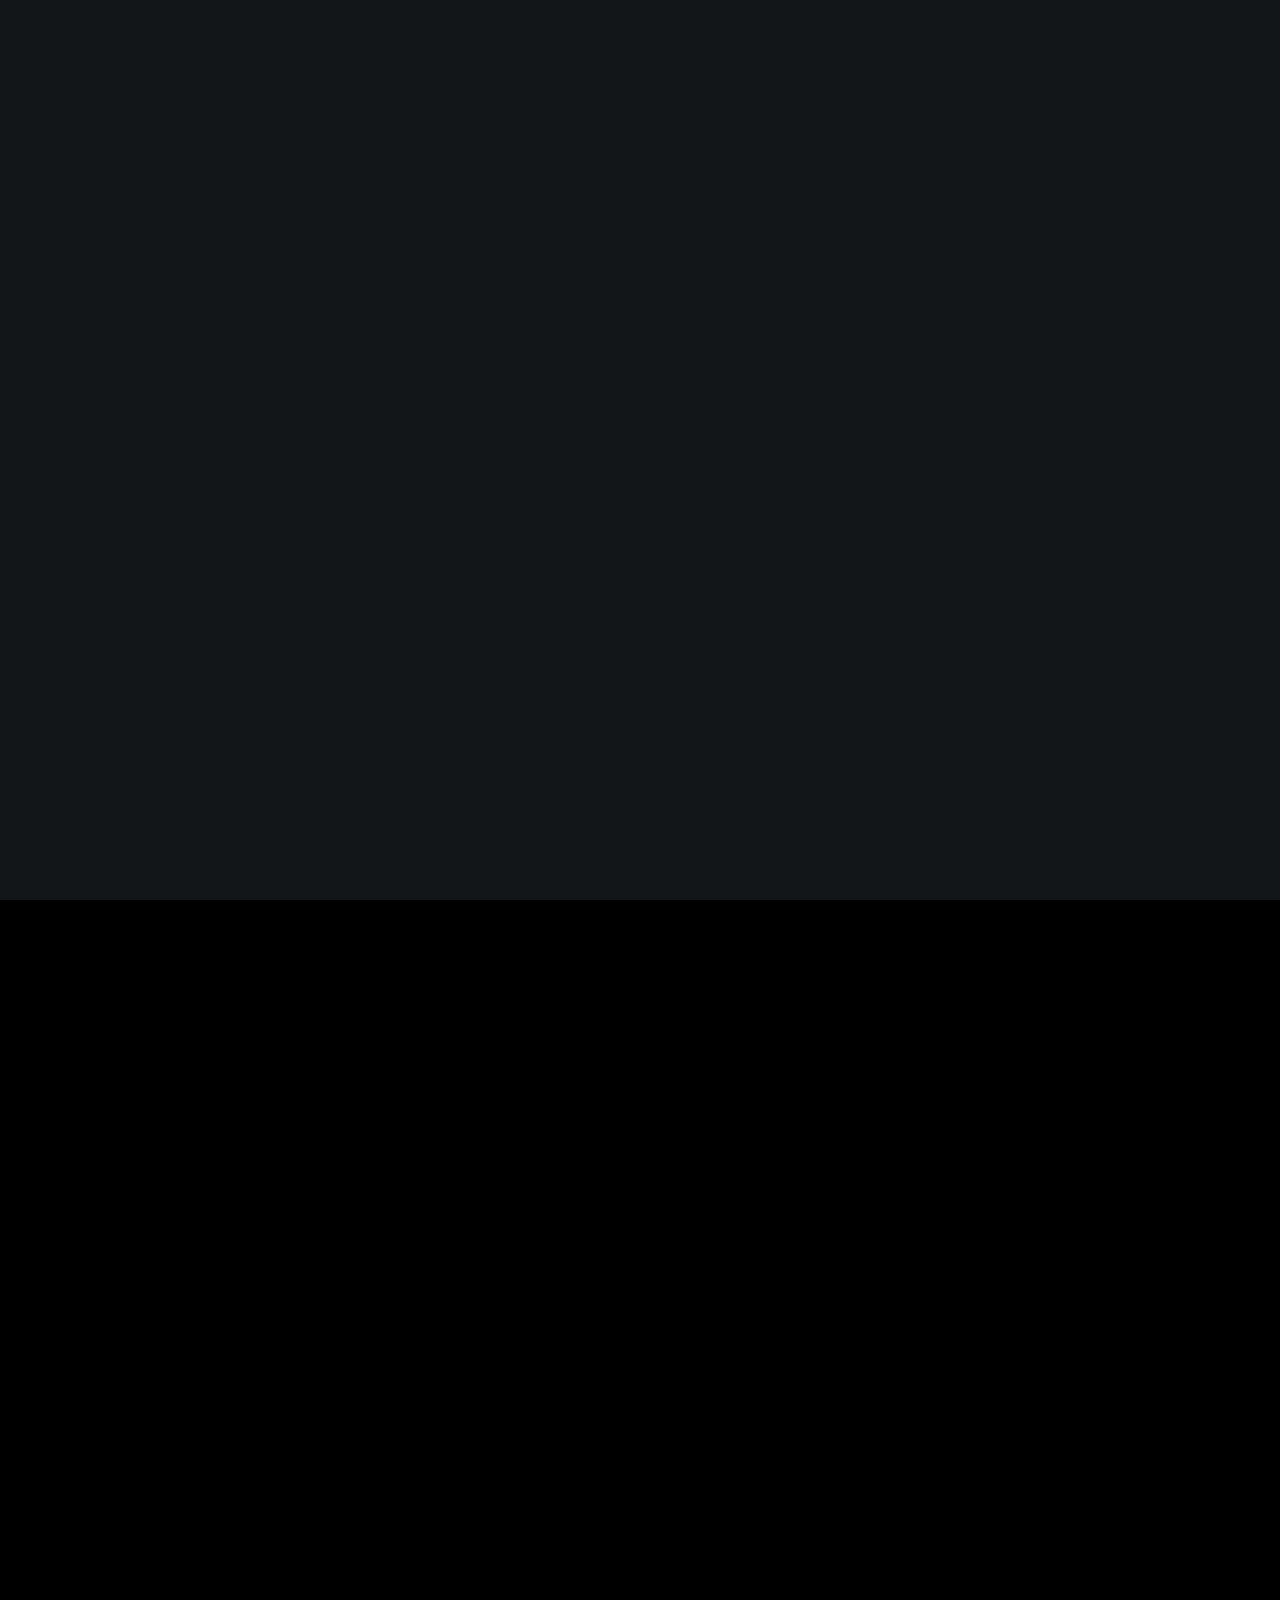
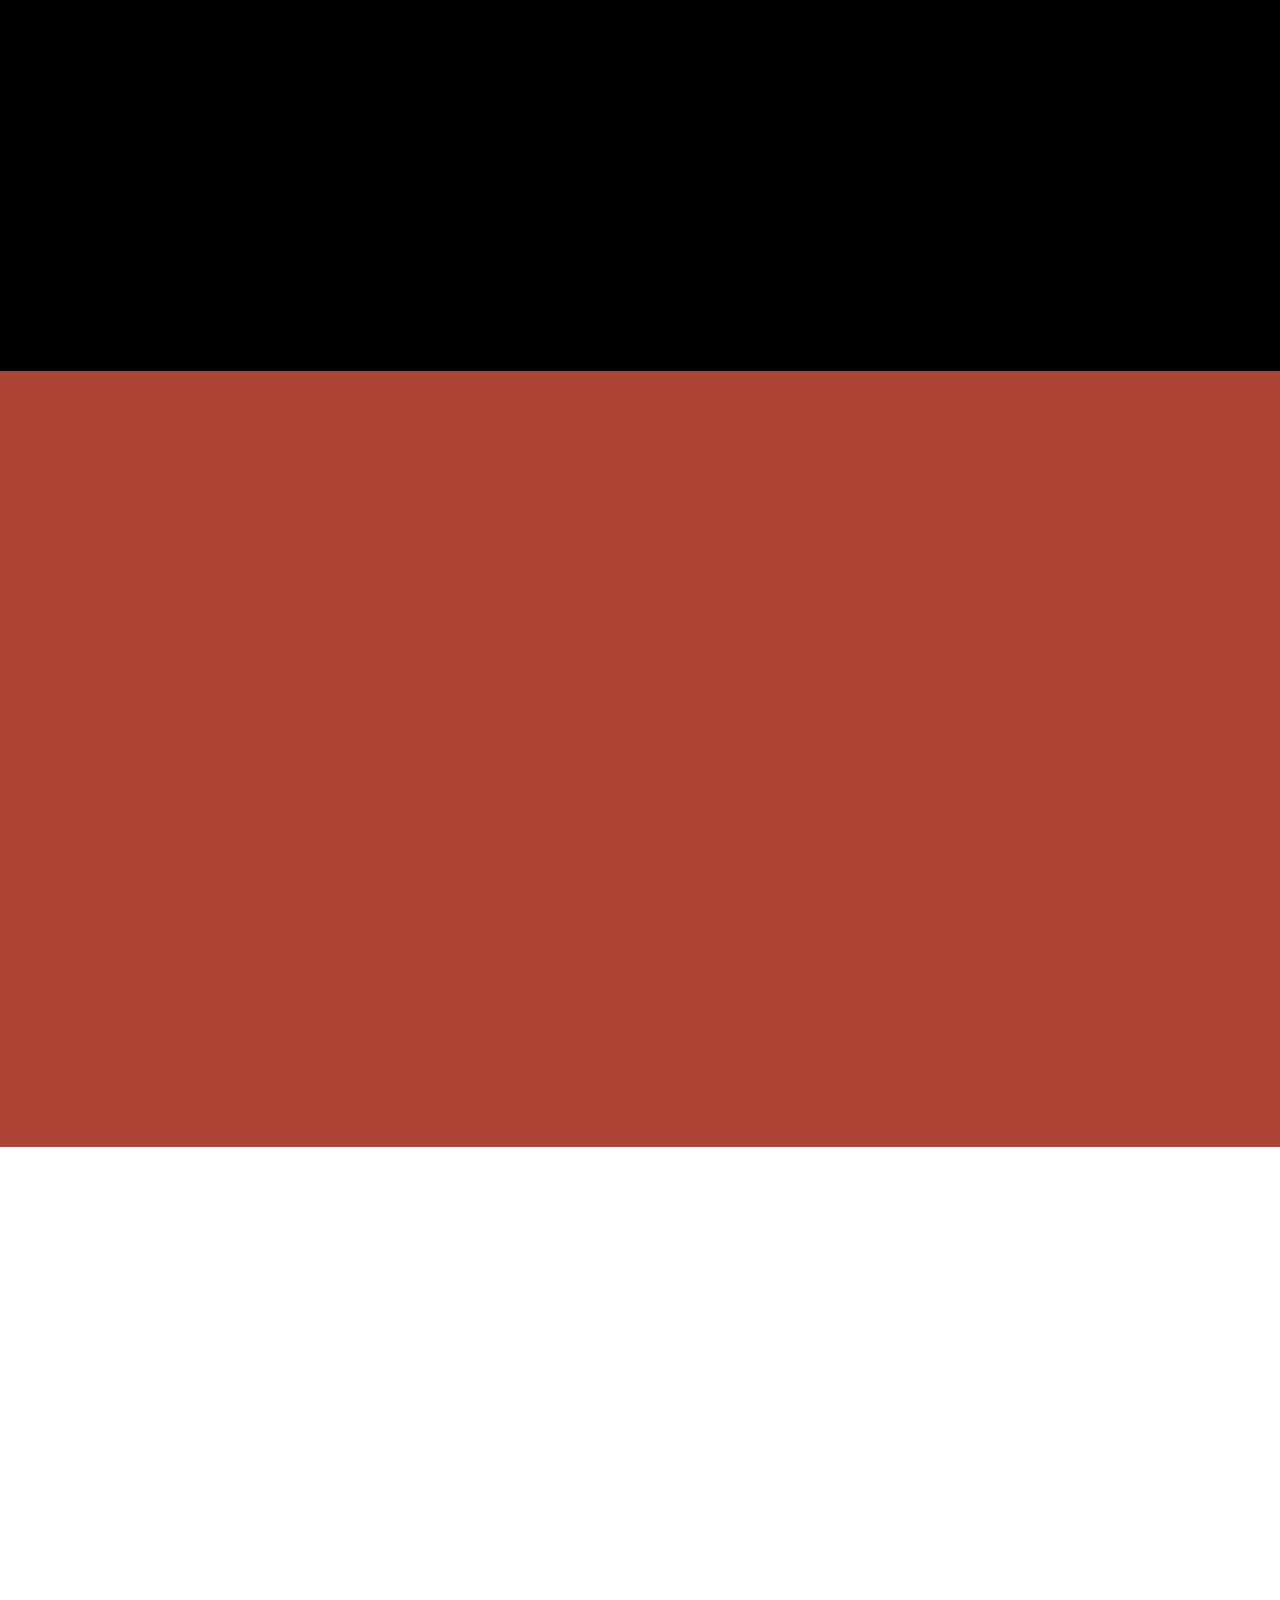
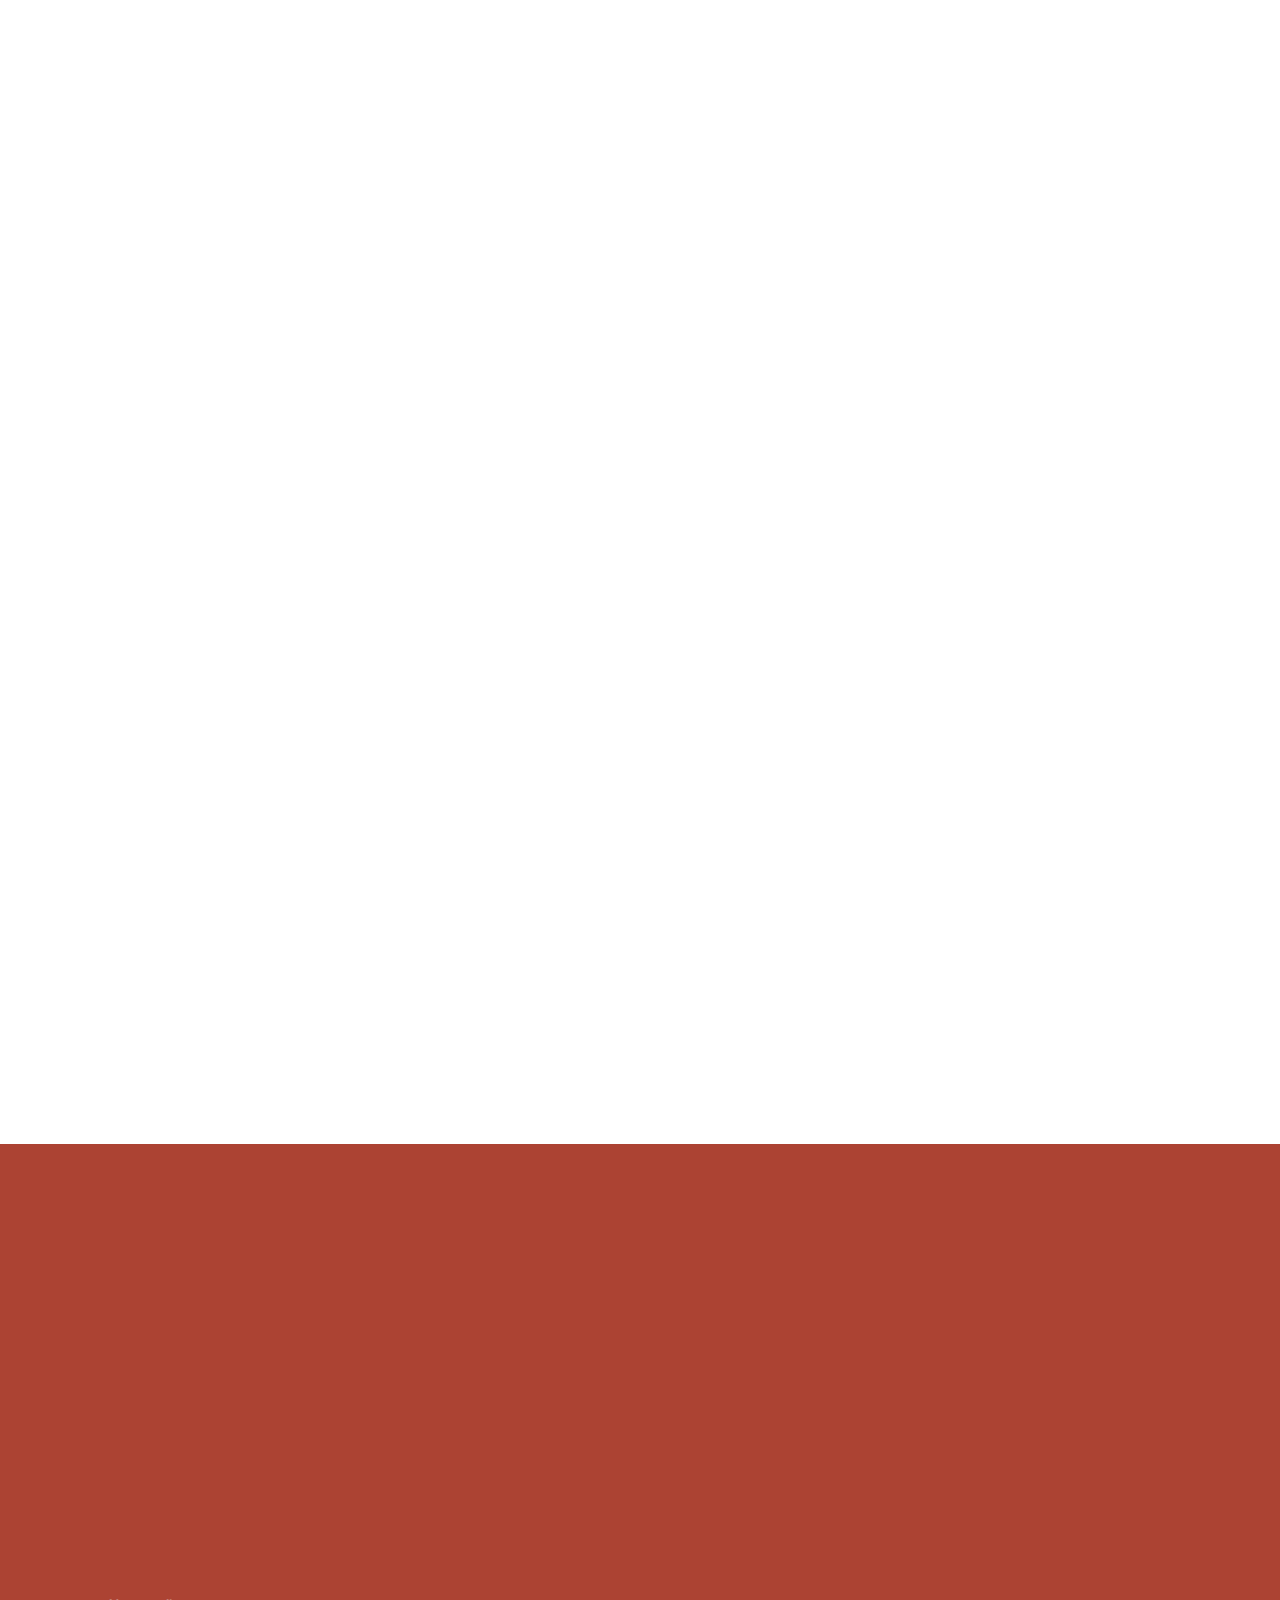
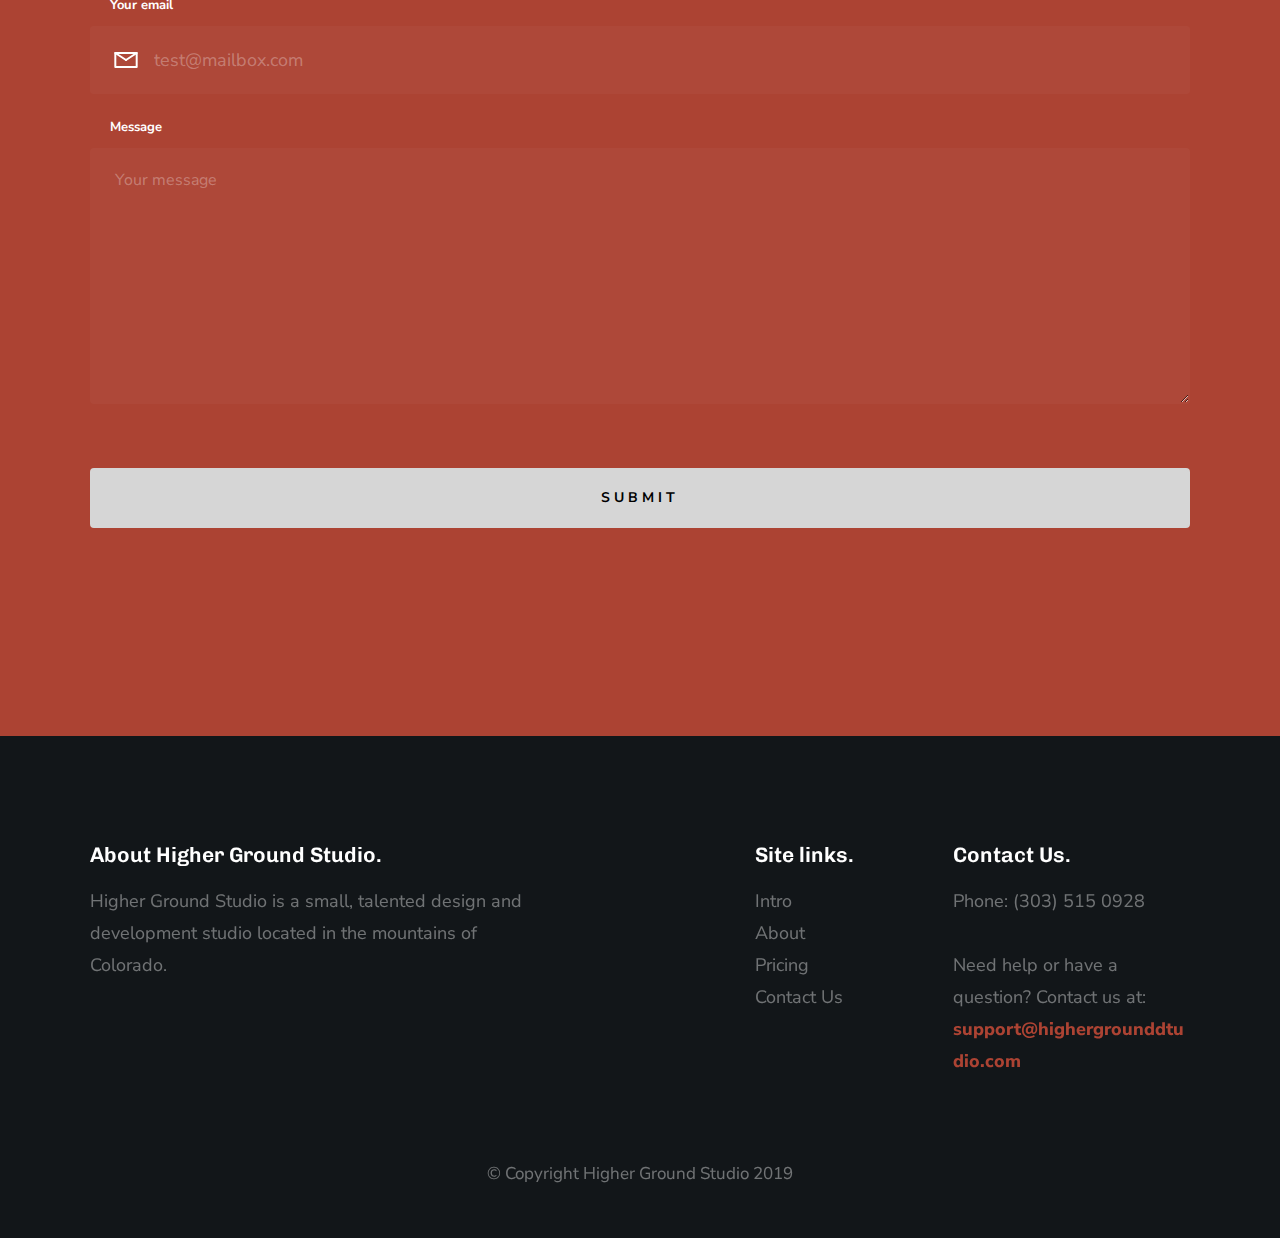
==== commit 72a6127b: "Final" ====
--- a/index.html
+++ b/index.html
@@ -30,6 +30,19 @@
     ================================================== -->
     <link rel="shortcut icon" href="favicon.ico" type="image/x-icon">
     <link rel="icon" href="favicon.ico" type="image/x-icon">
+
+    <!-- Global site tag (gtag.js) - Google Analytics -->
+    <script async src="https://www.googletagmanager.com/gtag/js?id=UA-6534095-1"></script>
+    <script>
+        window.dataLayer = window.dataLayer || [];
+
+        function gtag() {
+            dataLayer.push(arguments);
+        }
+        gtag('js', new Date());
+
+        gtag('config', 'UA-6534095-1');
+    </script>
 
 </head>
 
@@ -61,13 +74,12 @@
                 <ul class="header-main-nav">
                     <li class="current"><a class="smoothscroll" href="#home" title="intro">Intro</a></li>
                     <li><a class="smoothscroll" href="#about" title="about">About</a></li>
-                    <li><a class="smoothscroll" href="#features" title="features">Features</a></li>
                     <li><a class="smoothscroll" href="#pricing" title="pricing">Pricing</a></li>
-                    <li><a class="smoothscroll" href="#download" title="download">Download</a></li>
+                    <li><a class="smoothscroll" href="#contact" title="contact">Contact Us</a></li>
                 </ul>
 
                 <div class="header-cta">
-                    <a href="#pricing" class="btn btn--primary header-cta__btn smoothscroll">Get Started</a>
+                    <a href="#pricing" class="btn btn--primary header-cta__btn smoothscroll">Improve your SEO</a>
                 </div>
             </nav> <!-- end header-nav-wrap -->
 
@@ -90,18 +102,18 @@
 
                 <div class="home-content__left">
                     <h1>
-                        An Amazing App <br>
-                        That Does It All.
+                        We are obsessed <br>
+                        with the best SEO
                     </h1>
 
                     <h3>
-                        Voluptatem ipsa quae ab illo inventore veritatis et quasi architecto beatae vitae dicta sunt
-                        explica. Nemo enim ipsam voluptatem quia.
-                        Ut quis enim.
+                        We are obsessed with search engine optimization and fast sites (which go hand in hand). 
+                        How can you turn a potential customer if they can't find you in the first place?
+                        This is where SEO comes in, as it will increase your site hits through organic searches that cost you no advertisement money to improve.
                     </h3>
 
                     <div class="home-content__btn-wrap">
-                        <a href="#download" class="btn btn--primary home-content__btn smoothscroll">
+                        <a href="#contact" class="btn btn--primary home-content__btn smoothscroll">
                             Get Started
                         </a>
                     </div>
@@ -114,12 +126,6 @@
 
             </div> <!-- end home-content__main -->
 
-            <ul class="home-content__social">
-                <li><a href="#0">Facebook</a></li>
-                <li><a href="#0">twitter</a></li>
-                <li><a href="#0">Instagram</a></li>
-            </ul>
-
         </div> <!-- end home-content -->
 
         <a href="#about" class="home-scroll smoothscroll">
@@ -137,12 +143,10 @@
         <div class="row section-header has-bottom-sep" data-aos="fade-up">
             <div class="col-full">
                 <h1 class="display-1">
-                    Simply The Best Messaging App Out There.
+                    What problem are you trying to solve?
                 </h1>
                 <p class="lead">
-                    Et nihil atque ex. Reiciendis et rerum ut voluptate. Omnis molestiae nemo est.
-                    Ut quis enim rerum quia assumenda repudiandae non cumque qui. Amet repellat
-                    omnis ea.
+                    We are here to come alongside you and to help you reach your next goal.
                 </p>
             </div>
         </div> <!-- end section-header -->
@@ -152,42 +156,34 @@
             <div class="col-full slick-slider about-desc__slider">
 
                 <div class="about-desc__slide">
-                    <h3 class="item-title">Intuitive.</h3>
+                    <h3 class="item-title">Not #1 on searches.</h3>
 
                     <p>
-                        Et nihil atque ex. Reiciendis et rerum ut voluptate. Omnis molestiae nemo est.
-                        Ut quis enim rerum quia assumenda repudiandae non cumque qui. Amet repellat
-                        omnis ea aut cumque eos.
+                        The best search engine optimization (SEO) can quickly help your competition outrank you on searches, even if you’ve been on the top of the first page previously.
                     </p>
                 </div> <!-- end about-desc__slide -->
 
                 <div class="about-desc__slide">
-                    <h3 class="item-title">Smart.</h3>
+                    <h3 class="item-title">My website is slow.</h3>
 
                     <p>
-                        Et nihil atque ex. Reiciendis et rerum ut voluptate. Omnis molestiae nemo est.
-                        Ut quis enim rerum quia assumenda repudiandae non cumque qui. Amet repellat
-                        omnis ea aut cumque eos.
+                        We have lots of experience speeding up websites and will be part of our audit to review and provide recommendations. Speed is based on many factors such as clean code, the server it is on, size of images and compression to name a few, we can help with much of this or provide recommendations.
                     </p>
                 </div> <!-- end about-desc__slide -->
 
                 <div class="about-desc__slide">
-                    <h3 class="item-title">Powerful.</h3>
+                    <h3 class="item-title">Low Quality Content.</h3>
 
                     <p>
-                        Et nihil atque ex. Reiciendis et rerum ut voluptate. Omnis molestiae nemo est.
-                        Ut quis enim rerum quia assumenda repudiandae non cumque qui. Amet repellat
-                        omnis ea aut cumque eos.
+                        A perfectly optimised and healthy website is only the 1st step of the journey. Without great content (the best resource for a given search term or topic) and not many other websites linking to you, the website will struggle to rank, amazing epic content is absolutely the most important factor. 
                     </p>
                 </div> <!-- end about-desc__slide -->
 
                 <div class="about-desc__slide">
-                    <h3 class="item-title">Secure.</h3>
+                    <h3 class="item-title">Not Secure.</h3>
 
                     <p>
-                        Et nihil atque ex. Reiciendis et rerum ut voluptate. Omnis molestiae nemo est.
-                        Ut quis enim rerum quia assumenda repudiandae non cumque qui. Amet repellat
-                        omnis ea aut cumque eos.
+                        It is a must to have a SSL secured website now. Search engines now lower the ranking of non-secure sites and will be one of the first steps to improve your rank.
                     </p>
                 </div> <!-- end about-desc__slide -->
 
@@ -200,75 +196,40 @@
 
     <!-- about-how
     ================================================== -->
-    <section id="about-how" class="s-about-how">
-
-        <div class="row">
-            <div class="col-full video-bg" data-aos="fade-up">
-
-                <div class="shadow-overlay"></div>
-
-                <a class="btn-video"
-                    href="https://player.vimeo.com/video/14592941?color=00a650&title=0&byline=0&portrait=0" data-lity>
-                    <span class="video-icon"></span>
-                </a>
-
-                <div class="stats">
-                    <div class="item-stats">
-                        <span class="item-stats__num">
-                            3.1M
-                        </span>
-                        <span class="item-stats__title">
-                            Downloads
-                        </span>
-                    </div> <!-- end item-stats -->
-                    <div class="item-stats">
-                        <span class="item-stats__num">
-                            24K
-                        </span>
-                        <span class="item-stats__title">
-                            Positive Reviews
-                        </span>
-                    </div> <!-- end item-stats -->
-                </div>
-            </div> <!-- end video-bg -->
-        </div>
-
-        <div class="row process-wrap">
-
-            <h2 class="display-2 text-center" data-aos="fade-up">How The App Works?</h2>
+    <section id="about-how" class="s-about-how target-section">
+
+        <div class="row section-header">
+
+            <h2 class="display-2 text-center" data-aos="fade-up">How We Work</h2>
 
             <div class="process" data-aos="fade-up">
                 <div class="process__steps block-1-2 block-tab-full group">
 
                     <div class="col-block step">
-                        <h3 class="item-title">Sign-Up</h3>
-                        <p>Sed ut perspiciatis unde omnis iste natus error sit voluptatem accusantium doloremque
-                            laudantium, totam rem aperiam, eaque ipsa quae ab illo inventore veritatis et quasi
-                            architecto beatae vitae dicta sunt explicabo.
+                        <h3 class="item-title">Get started</h3>
+                        <p>
+                            We will get in touch and get all the information that we need to improve your SEO.
                         </p>
                     </div>
 
                     <div class="col-block step">
-                        <h3 class="item-title">Create</h3>
-                        <p>Sed ut perspiciatis unde omnis iste natus error sit voluptatem accusantium doloremque
-                            laudantium, totam rem aperiam, eaque ipsa quae ab illo inventore veritatis et quasi
-                            architecto beatae vitae dicta sunt explicabo.
+                        <h3 class="item-title">Customized SEO Review</h3>
+                        <p>
+                            We will provide you with a customized SEO review prior to started to optimize your site.
                         </p>
                     </div>
 
                     <div class="col-block step">
-                        <h3 class="item-title">Compose</h3>
-                        <p>Sed ut perspiciatis unde omnis iste natus error sit voluptatem accusantium doloremque
-                            laudantium, totam rem aperiam, eaque ipsa quae ab illo inventore veritatis et quasi
-                            architecto beatae vitae dicta sunt explicabo.
+                        <h3 class="item-title">Search Engine Optimization</h3>
+                        <p>
+                            This is where all the magic happens. We will take your SEO review and implement the changes.
                         </p>
                     </div>
 
                     <div class="col-block step">
-                        <h3 class="item-title">Send</h3>
-                        <p>Sed ut perspiciatis unde omnis iste natus error sit voluptatem accusantium doloremque
-                            laudantium, totam rem aperiam, eaque ipsa quae ab illo inventore veritatis et quasi
-                            architecto beatae vitae dicta sunt explicabo.
+                        <h3 class="item-title">Post SEO Review</h3>
+                        <p>
+                            We will send you a customized post SEO review of what we did and how it has changed your ranking.
                         </p>
                     </div>
 
@@ -277,167 +238,6 @@
         </div> <!-- end about-how -->
 
     </section> <!-- end s-about-how -->
-
-
-    <!-- features
-    ================================================== -->
-    <section id="features" class="s-features target-section">
-
-        <div class="row section-header has-bottom-sep" data-aos="fade-up">
-            <div class="col-full">
-                <h1 class="display-1">
-                    Loaded With Features You Would Absolutely Love.
-                </h1>
-                <p class="lead">
-                    Et nihil atque ex. Reiciendis et rerum ut voluptate. Omnis molestiae nemo est.
-                    Ut quis enim rerum quia assumenda repudiandae molestiae cumque qui. Amet repellat
-                    omnis ea.
-                </p>
-            </div>
-        </div> <!-- end section-header -->
-
-        <div class="row features block-1-3 block-m-1-2">
-
-            <div class="col-block item-feature" data-aos="fade-up">
-                <div class="item-feature__icon">
-                    <i class="icon-upload"></i>
-                </div>
-                <div class="item-feature__text">
-                    <h3 class="item-title">Cloud Based</h3>
-                    <p>Nemo cupiditate ab quibusdam quaerat impedit magni. Earum suscipit ipsum laudantium.
-                        Quo delectus est. Maiores voluptas ab sit natus veritatis ut. Debitis nulla cumque veritatis.
-                        Sunt suscipit voluptas ipsa in tempora esse soluta sint.
-                    </p>
-                </div>
-            </div>
-
-            <div class="col-block item-feature" data-aos="fade-up">
-                <div class="item-feature__icon">
-                    <i class="icon-video-camera"></i>
-                </div>
-                <div class="item-feature__text">
-                    <h3 class="item-title">Voice & Video</h3>
-                    <p>Nemo cupiditate ab quibusdam quaerat impedit magni. Earum suscipit ipsum laudantium.
-                        Quo delectus est. Maiores voluptas ab sit natus veritatis ut. Debitis nulla cumque veritatis.
-                        Sunt suscipit voluptas ipsa in tempora esse soluta sint.
-                    </p>
-                </div>
-            </div>
-
-            <div class="col-block item-feature" data-aos="fade-up">
-                <div class="item-feature__icon">
-                    <i class="icon-shield"></i>
-                </div>
-                <div class="item-feature__text">
-                    <h3 class="item-title">Always Secure</h3>
-                    <p>Nemo cupiditate ab quibusdam quaerat impedit magni. Earum suscipit ipsum laudantium.
-                        Quo delectus est. Maiores voluptas ab sit natus veritatis ut. Debitis nulla cumque veritatis.
-                        Sunt suscipit voluptas ipsa in tempora esse soluta sint.
-                    </p>
-                </div>
-            </div>
-
-            <div class="col-block item-feature" data-aos="fade-up">
-                <div class="item-feature__icon">
-                    <i class="icon-lego-block"></i>
-                </div>
-                <div class="item-feature__text">
-                    <h3 class="item-title">Play Games</h3>
-                    <p>Nemo cupiditate ab quibusdam quaerat impedit magni. Earum suscipit ipsum laudantium.
-                        Quo delectus est. Maiores voluptas ab sit natus veritatis ut. Debitis nulla cumque veritatis.
-                        Sunt suscipit voluptas ipsa in tempora esse soluta sint.
-                    </p>
-                </div>
-            </div>
-
-            <div class="col-block item-feature" data-aos="fade-up">
-                <div class="item-feature__icon">
-                    <i class="icon-chat"></i>
-                </div>
-                <div class="item-feature__text">
-                    <h3 class="item-title">Group Chat</h3>
-                    <p>Nemo cupiditate ab quibusdam quaerat impedit magni. Earum suscipit ipsum laudantium.
-                        Quo delectus est. Maiores voluptas ab sit natus veritatis ut. Debitis nulla cumque veritatis.
-                        Sunt suscipit voluptas ipsa in tempora esse soluta sint.
-                    </p>
-                </div>
-            </div>
-
-            <div class="col-block item-feature" data-aos="fade-up">
-                <div class="item-feature__icon">
-                    <i class="icon-wallet"></i>
-                </div>
-                <div class="item-feature__text">
-                    <h3 class="item-title">Payments</h3>
-                    <p>Nemo cupiditate ab quibusdam quaerat impedit magni. Earum suscipit ipsum laudantium.
-                        Quo delectus est. Maiores voluptas ab sit natus veritatis ut. Debitis nulla cumque veritatis.
-                        Sunt suscipit voluptas ipsa in tempora esse soluta sint.
-                    </p>
-                </div>
-            </div>
-
-        </div> <!-- end features -->
-
-        <div class="testimonials-wrap" data-aos="fade-up">
-
-            <div class="row">
-                <div class="col-full testimonials-header">
-                    <h2 class="display-2">Our Users Love Our App!</h2>
-                </div>
-            </div>
-
-            <div class="row testimonials">
-
-                <div class="col-full slick-slider testimonials__slider">
-
-                    <div class="testimonials__slide">
-                        <img src="images/avatars/user-03.jpg" alt="Author image" class="testimonials__avatar">
-
-                        <p>Qui ipsam temporibus quisquam velMaiores eos cumque distinctio nam accusantium ipsum.
-                            Laudantium quia consequatur molestias delectus culpa facere hic dolores aperiam. Accusantium
-                            praesentium corpori.</p>
-
-                        <div class="testimonials__author">
-                            <span class="testimonials__name">Naruto Uzumaki</span>
-                            <a href="#0" class="testimonials__link">@narutouzumaki</a>
-                        </div>
-                    </div> <!-- end testimonials__slide -->
-
-                    <div class="testimonials__slide">
-                        <img src="images/avatars/user-05.jpg" alt="Author image" class="testimonials__avatar">
-
-                        <p>Excepturi nam cupiditate culpa doloremque deleniti repellat. Veniam quos repellat voluptas
-                            animi adipisci.
-                            Nisi eaque consequatur. Quasi voluptas eius distinctio. Atque eos maxime. Qui ipsam
-                            temporibus quisquam vel.</p>
-
-                        <div class="testimonials__author">
-                            <span class="testimonials__name">Sasuke Uchiha</span>
-                            <a href="#0" class="testimonials__link">@sasukeuchiha</a>
-                        </div>
-                    </div> <!-- end testimonials__slide -->
-
-                    <div class="testimonials__slide">
-                        <img src="images/avatars/user-01.jpg" alt="Author image" class="testimonials__avatar">
-
-                        <p>Repellat dignissimos libero. Qui sed at corrupti expedita voluptas odit. Nihil ea quia
-                            nesciunt. Ducimus aut sed ipsam.
-                            Autem eaque officia cum exercitationem sunt voluptatum accusamus. Quasi voluptas eius
-                            distinctio.</p>
-
-                        <div class="testimonials__author">
-                            <span class="testimonials__name">Shikamaru Nara</span>
-                            <a href="#0" class="testimonials__link">@shikamarunara</a>
-                        </div>
-                    </div> <!-- end testimonials__slide -->
-
-                </div> <!-- end testimonials__slider -->
-
-            </div> <!-- end testimonials -->
-
-        </div> <!-- end testimonials-wrap -->
-
-    </section> <!-- end s-features -->
 
 
     <!-- pricing
@@ -450,9 +250,7 @@
                     Our Simple <br> Straight-Forward Pricing.
                 </h1>
                 <p class="lead">
-                    Et nihil atque ex. Reiciendis et rerum ut voluptate. Omnis molestiae nemo est.
-                    Ut quis enim rerum quia assumenda repudiandae non cumque qui. Amet repellat
-                    omnis ea.
+                    SEO Optimizations is all about building the foundations of the website, ensuring the content is right and of good quality and getting it positioned perfectly to reach your goals.
                 </p>
             </div>
         </div> <!-- end section-header -->
@@ -463,22 +261,29 @@
                 <div class="item-plan__block" id="seoreview">
 
                     <div class="item-plan__top-part">
-                        <h3 class="item-plan__title">SEO Review</h3>
+                        <h3 class="item-plan__title">Customized SEO Review</h3>
                         <p class="item-plan__price">$150</p>
                         <p class="item-plan__per">Per Site</p>
                     </div>
 
                     <div class="item-plan__bottom-part">
                         <ul class="item-plan__features">
-                            <li><span>5GB</span> Storage</li>
-                            <li><span>10GB</span> Bandwidth</li>
-                            <li><span>30</span> Email Accounts</li>
-                            <li>Backup & Restore</li>
+                            <li>Titles and Descriptions</li>
+                            <li>Crawling and 404 Errors</li>
+                            <li>Mobile Usability</li>
+                            <li>Speed Optimization Tips</li>
+                            <li>Alts </li>
+                            <li>Canonicals</li>
+                            <li>Sitemap</li>
+                            <li>Robots.txt</li>
+                            <li>AMP Errors</li>
+                            <li>Step by Step Plan</li>
+                            <li>For DIYers</li>
                         </ul>
 
-                        <button class="snipcart-add-item btn btn--primary large full-width" data-item-id="1" data-item-name="SEO Review" data-item-price="150.00"
-                            data-item-weight="20" data-item-url="https://highergroundstudio.com/#seoreview"
-                            data-item-description="SEO Review">
+                        <button class="snipcart-add-item btn btn--primary large full-width" data-item-id="1"
+                            data-item-name="SEO Review" data-item-price="150.00" data-item-weight="20"
+                            data-item-url="https://highergroundstudio.com" data-item-description="SEO Review">
                             Get Started
                         </button>
                     </div>
@@ -491,19 +296,29 @@
 
                     <div class="item-plan__top-part">
                         <h3 class="item-plan__title">SEO Optimization</h3>
-                        <p class="item-plan__price">$10</p>
+                        <p class="item-plan__price">$300</p>
                         <p class="item-plan__per">Per Site</p>
                     </div>
 
                     <div class="item-plan__bottom-part">
                         <ul class="item-plan__features">
-                            <li><span>500GB</span> Storage</li>
-                            <li><span>Unlimited</span> Bandwidth</li>
-                            <li><span>50</span> Email Accounts</li>
-                            <li>Backup & Restore</li>
+                            <li><span>Customized</span> SEO Review PLUS</li>
+                            <li>Competitors Analysis</li>
+                            <li><span>Optimize</span> SEO</li>
+                            <li>Search Console Registration</li>
+                            <li>Robots.txt (fix and/or create)</li>
+                            <li>Sitemap(s) (fix and/or create)</li>
+                            <li>Google My Business (fix and/or create)</li>
+                            <li>Search Console Optimization</li>
+                            <li>Provide Solutions to fix technical problems</li>
+                            <li><span>Post</span> SEO Review</li>
                         </ul>
 
-                        <a class="btn btn--primary large full-width" href="#0">Get Started</a>
+                        <button class="snipcart-add-item btn btn--primary large full-width" data-item-id="2"
+                            data-item-name="SEO Optimization" data-item-price="300.00" data-item-weight="20"
+                            data-item-url="https://highergroundstudio.com" data-item-description="SEO Optimization">
+                            Get Started
+                        </button>
                     </div>
 
                 </div>
@@ -516,108 +331,57 @@
 
     <!-- contact
     ================================================== -->
-    <section id="download" class="s-download target-section">
+    <section id="contact" class="s-contact target-section">
 
         <div class="row section-header align-center" data-aos="fade-up">
             <div class="col-full">
                 <h1 class="display-1">
-                    Join Our Community of 3,000,000+ Users.
+                    Get in Touch.
                 </h1>
                 <p class="lead">
-                    Et nihil atque ex. Reiciendis et rerum ut voluptate. Omnis molestiae nemo est.
-                    Ut quis enim rerum quia assumenda repudiandae non cumque qui. Amet repellat
-                    omnis ea.
+                    We are here to make your dreams come true.<br/>Drop us a line on any question you may have and we will get back to you shortly.
                 </p>
             </div>
         </div> <!-- end section-header -->
 
         <div class="row">
-            <div class="col-six tab-full">
-
-                <h3>Contact Us</h3>
-
-                <form name="contact" id="contact" method="POST" data-netlify="true" data-netlify-recaptcha="true">
+            <div class="col-full tab-full">
+                <div class="fw_form">
+                <form name="contact" id="mc-form" method="POST" data-netlify="true" data-netlify-recaptcha="true">
+                    <div class="alert-box alert-box--success hideit is-hidden">
+                        <p>Thank you! We will be in touch shortly.</p>
+                        <i class="fa fa-times alert-box__close" aria-hidden="true"></i>
+                    </div>
                     <div>
-                        <label for="sampleInput">Your email</label>
-                        <input class="full-width" type="email" placeholder="test@mailbox.com" id="sampleInput">
-                    </div>
-                    <div>
-                        <label for="sampleRecipientInput">Reason for contacting</label>
-                        <div class="ss-custom-select">
-                            <select class="full-width" id="sampleRecipientInput">
-                                <option value="Option 1">Questions</option>
-                                <option value="Option 2">Report</option>
-                                <option value="Option 3">Others</option>
-                            </select>
-                        </div>
-                    </div>
-
-                    <label for="exampleMessage">Message</label>
-                    <textarea class="full-width" placeholder="Your message" id="exampleMessage"></textarea>
+                        <label for="email">Your email</label>
+                        <input class="full-width" type="email" placeholder="test@mailbox.com" id="email">
+                    </div>
+
+                    <label for="message">Message</label>
+                    <textarea class="full-width" placeholder="Your message" id="message"></textarea>
 
                     <div data-netlify-recaptcha="true"></div>
+                    <br>
                     <input class="btn full-width" type="submit" value="Submit">
                 </form>
-
+            </div>
             </div>
         </div>
 
-    </section> <!-- end s-download -->
+    </section> <!-- end s-contact -->
 
 
     <!-- footer
     ================================================== -->
     <footer class="s-footer footer">
 
-        <div class="row section-header align-center">
-            <div class="col-full">
-                <h1 class="display-1">
-                    Let's Stay In Touch.
-                </h1>
-                <p class="lead">
-                    Subscribe for updates, special offers, and other amazing stuff.
+        <div class="row footer__bottom">
+
+            <div class="footer__about col-five tab-full left">
+                <h4>About Higher Ground Studio.</h4>
+                <p>
+                    Higher Ground Studio is a small, talented design and development studio located in the mountains of Colorado.
                 </p>
-            </div>
-        </div> <!-- end section-header -->
-
-        <div class="row footer__top">
-
-            <div class="col-full footer__subscribe end">
-                <div class="subscribe-form">
-                    <form id="mc-form" name="subscribe" class="group" novalidate="true" method="POST"
-                        data-netlify="true">
-
-                        <input type="email" value="" name="EMAIL" class="email" id="mc-email"
-                            placeholder="Email Address" required="">
-
-                        <input type="submit" name="subscribe" value="Sign Up">
-
-                        <label for="mc-email" class="subscribe-message"></label>
-
-                    </form>
-                </div>
-            </div>
-
-        </div> <!-- end footer__top -->
-
-        <div class="row footer__bottom">
-
-            <div class="footer__about col-five tab-full left">
-
-                <h4>About Higher Ground Studio.</h4>
-
-                <p>
-                    Lorem ipsum dolor sit amet, consectetur adipisicing elit, sed
-                    do eiusmod tempor incididunt ut labore et dolore magna aliqua.
-                    Ut enim ad minim veniam, quis nostrud exercitation ullamco
-                    laboris nisi ut aliquip ex consectetur adipisicing elit do eiusmod tempor.
-                </p>
-
-                <ul class="footer__social">
-                    <li><a href="#0"><i class="fab fa-facebook-f" aria-hidden="true"></i></a></li>
-                    <li><a href="#0"><i class="fab fa-twitter" aria-hidden="true"></i></a></li>
-                    <li><a href="#0"><i class="fab fa-instagram" aria-hidden="true"></i></a></li>
-                </ul>
             </div>
 
             <div class="col-five md-seven tab-full right end">
@@ -629,10 +393,8 @@
                         <ul class="footer__site-links">
                             <li><a href="#home" class="smoothscroll">Intro</a></li>
                             <li><a href="#about" class="smoothscroll">About</a></li>
-                            <li><a href="#features" class="smoothscroll">Features</a></li>
                             <li><a href="#pricing" class="smoothscroll">Pricing</a></li>
-                            <li><a href="#download" class="smoothscroll">Download</a></li>
-                            <li><a href="#0">Privacy Policy</a></li>
+                            <li><a href="#contact" class="smoothscroll">Contact Us</a></li>
                         </ul>
                     </div>
 
@@ -640,12 +402,11 @@
                         <h4>Contact Us.</h4>
 
                         <p>
-                            Phone: (+63) 555 1212 <br>
-                            Fax: (+63) 555 0100
+                            Phone: (303) 515 0928
                         </p>
                         <p>
                             Need help or have a question? Contact us at: <br>
-                            <a href="mailto:#0" class="footer__mail-link">support@Higher Ground Studio.com</a>
+                            <a href="mailto:support@highergrounddtudio.com" class="footer__mail-link">support@highergrounddtudio.com</a>
                         </p>
                     </div>
 
@@ -653,8 +414,7 @@
             </div>
 
             <div class="col-full ss-copyright">
-                <span>&copy; Copyright Higher Ground Studio 2018</span>
-                <span>Design by <a href="https://www.styleshout.com/">styleshout</a></span>
+                <span>&copy; Copyright Higher Ground Studio 2019</span>
             </div>
 
         </div> <!-- end footer__bottom -->
@@ -673,5 +433,10 @@
     <script src="js/main.js"></script>
     <script src="https://cdn.snipcart.com/scripts/2.0/snipcart.js"
         data-api-key="MjkyNzYwODQtYWEzYS00NDNhLTk3ZTMtNTVlMTUyMGYxYTAzNjM3MDIwMDAyMzQzODMyMjEx" id="snipcart"></script>
+    <script>
+        Snipcart.execute('registerLocale', 'en', {
+            "thankyou_message": "Thanks for your order! We will contact you soon to get started!"
+        });
+    </script>
 
 </body>--- a/css/main.css
+++ b/css/main.css
@@ -2160,47 +2160,6 @@
 
 
 /* ------------------------------------------------------------------- 
- * ## home social
- * ------------------------------------------------------------------- */
-.home-content__social {
-  list-style: none;
-  margin: 0;
-  font-size: 10px;
-  line-height: 2.4rem;
-  text-transform: uppercase;
-  letter-spacing: 4px;
-  position: absolute;
-  right: calc(40px + (5.6rem/2));
-  top: 50%;
-  -webkit-transform: rotate(-90deg) translate3d(50%, 0, 0);
-  -ms-transform: rotate(-90deg) translate3d(50%, 0, 0);
-  transform: rotate(-90deg) translate3d(50%, 0, 0);
-  -webkit-transform-origin: right center;
-  -ms-transform-origin: right center;
-  transform-origin: right center;
-}
-
-.home-content__social li {
-  display: inline;
-  margin-right: 6px;
-}
-
-.home-content__social li:last-child {
-  margin-right: 0;
-}
-
-.home-content__social a {
-  color: rgba(255, 255, 255, 0.3);
-}
-
-.home-content__social a:hover,
-.home-content__social a:hover,
-.home-content__social a:active {
-  color: #ffffff;
-}
-
-
-/* ------------------------------------------------------------------- 
  * ## home scroll
  * ------------------------------------------------------------------- */
 .home-scroll {
@@ -2640,8 +2599,7 @@
  * ------------------------------------------------------------------- */
 .s-about {
   padding-top: 23.2rem;
-  padding-bottom: calc((62.4rem/2) + 6.4rem);
-  background-color: #ac4333;
+  background-color: #000;
   color: rgba(255, 255, 255, 0.8);
   overflow: hidden;
   position: relative;
@@ -2692,7 +2650,7 @@
  * ------------------------------------------------------------------- */
 @media only screen and (max-width:1400px) {
   .s-about {
-    padding-bottom: calc((62.4rem/2) + 9.6rem);
+    padding-bottom: 16rem;
   }
 
 }
@@ -2772,64 +2730,13 @@
  *
  * ------------------------------------------------------------------- */
 .s-about-how {
-  background-color: #ffffff;
-  padding-bottom: 16rem;
-}
-
-.video-bg {
-  z-index: 1;
-  overflow: hidden;
-  height: 62.4rem;
-  margin-top: calc((62.4rem/2) * -1);
-  background-image: url(../images/video-bg-2400.jpg);
-  background-repeat: no-repeat;
-  background-position: center top;
-  background-size: cover;
-  position: relative;
-}
-
-.video-bg .shadow-overlay {
-  position: absolute;
-  top: 0;
-  left: 0;
-  width: 100%;
-  height: 100%;
-  opacity: .85;
-  background: linear-gradient(180deg, rgba(0, 0, 0, 0) 0%, black 100%);
-}
-
-
-/* ------------------------------------------------------------------- 
- * ## video button
- * ------------------------------------------------------------------- */
-.btn-video {
-  display: inline-block;
-  text-align: center;
-  outline: none;
-  position: absolute;
-  top: 14%;
-  left: 10%;
-}
-
-.video-icon {
-  display: inline-block;
-  height: 112px;
-  width: 112px;
-  border-radius: 50%;
-  background-color: #ffffff;
-  background-image: url(../images/icons/icon-play-black.svg);
-  background-repeat: no-repeat;
-  background-position: 55% center;
-  background-size: 24px 27px;
-  -webkit-transition: all 0.5s ease-in-out;
-  transition: all 0.5s ease-in-out;
-}
-
-.btn-video:hover .video-icon {
   background-color: #ac4333;
-  background-image: url(../images/icons/icon-play.svg);
-}
-
+  color:#fff;
+  padding-top: 16rem;
+}
+.s-about-how h2, h3{
+ color: #fff;
+}
 
 /* ------------------------------------------------------------------- 
  * ## stats
@@ -3421,7 +3328,7 @@
  * ------------------------------------------------------------------- */
 .plans {
   margin-top: 6.4rem;
-  max-width: 840px;
+  max-width: 880px;
 }
 
 .item-plan {
@@ -3594,7 +3501,7 @@
  * # download
  *
  * ------------------------------------------------------------------- */
-.s-download {
+.s-contact {
   padding-top: 18.4rem;
   background-color: #ac4333;
   color: rgba(255, 255, 255, 0.8);
@@ -3602,27 +3509,27 @@
   position: relative;
 }
 
-.s-download .display-1,
-.s-download h3 {
+.s-contact .display-1,
+.s-contact h3 {
   color: #ffffff;
 }
 
-.s-download p.lead {
+.s-contact p.lead {
   color: rgba(255, 255, 255, 0.6);
 }
 
-.s-download .download-badges {
+.s-contact .download-badges {
   list-style: none;
   margin: 1.2rem 0 0 -6px;
 }
 
-.s-download .download-badges li {
+.s-contact .download-badges li {
   display: inline-block;
   margin: 0 6px;
   padding-left: 0;
 }
 
-.s-download .download-badges li a {
+.s-contact .download-badges li a {
   display: block;
   width: 232px;
   height: 72px;
@@ -3634,19 +3541,19 @@
   background-size: 232px 72px;
 }
 
-.s-download .download-badges li a.badge-appstore {
+.s-contact .download-badges li a.badge-appstore {
   background-image: url("../images/appstore.png");
 }
 
-.s-download .download-badges li a.badge-googleplay {
+.s-contact .download-badges li a.badge-googleplay {
   background-image: url("../images/google-play.png");
 }
 
-.s-download .download-bottom-image {
+.s-contact .download-bottom-image {
   margin-top: 11.2rem;
 }
 
-.s-download .download-bottom-image img {
+.s-contact .download-bottom-image img {
   vertical-align: bottom;
 }
 
@@ -3656,11 +3563,11 @@
  * download
  * ------------------------------------------------------------------- */
 @media only screen and (max-width:1200px) {
-  .s-download .download-content__badges {
+  .s-contact .download-content__badges {
     margin: 0;
   }
 
-  .s-download .download-content__image {
+  .s-contact .download-content__image {
     position: static;
     margin: 0 auto;
     max-width: 480px;
@@ -3671,18 +3578,18 @@
 }
 
 @media only screen and (max-width:1000px) {
-  .s-download {
+  .s-contact {
     padding-top: 17.2rem;
   }
 
 }
 
 @media only screen and (max-width:800px) {
-  .s-download {
+  .s-contact {
     padding-top: 16rem;
   }
 
-  .s-download .download-content__badges li a {
+  .s-contact .download-content__badges li a {
     width: 206px;
     height: 64px;
     background-size: 206px 64px;
@@ -3691,11 +3598,11 @@
 }
 
 @media only screen and (max-width:600px) {
-  .s-download {
+  .s-contact {
     padding-top: 14.8rem;
   }
 
-  .s-download .download-bottom-image {
+  .s-contact .download-bottom-image {
     margin-top: 9.6rem;
   }
 
@@ -3708,7 +3615,7 @@
  *
  * ------------------------------------------------------------------- */
 .s-footer {
-  padding-top: 18.4rem;
+  padding-top: 5rem;
   padding-bottom: 4.8rem;
   color: rgba(255, 255, 255, 0.4);
   position: relative;
@@ -3752,24 +3659,24 @@
 .footer__bottom {
   margin-top: 1.6rem;
   padding-top: 3.9rem;
-  border-top: 1px solid rgba(255, 255, 255, 0.03);
 }
 
 
 /* -------------------------------------------------------------------
  * ## subscribe form
  * ------------------------------------------------------------------- */
-.footer__subscribe .subscribe-form {
+.fw_form .subscribe-form {
   margin: 4rem 0 0 0;
   padding: 0;
   position: relative;
 }
 
-.footer__subscribe #mc-form {
+.fw_form #mc-form {
   width: 100%;
-}
-
-.footer__subscribe #mc-form input[type="email"] {
+  padding-bottom: 16rem;
+}
+
+.fw_form #mc-form input[type="email"] {
   width: 100%;
   height: 6.8rem;
   font-size: 1.8rem;
@@ -3783,114 +3690,69 @@
   border-radius: 4px;
 }
 
-.footer__subscribe #mc-form input[type="email"]:hover,
-.footer__subscribe #mc-form input[type="email"]:focus {
+.fw_form #mc-form input[type="email"]:hover,
+.fw_form #mc-form input[type="email"]:focus {
   box-shadow: none;
 }
 
-.footer__subscribe #mc-form input[type="email"]::-webkit-input-placeholder {
+.fw_form #mc-form input[type="email"]::-webkit-input-placeholder {
 
   /* WebKit, Blink, Edge */
   color: rgba(255, 255, 255, 0.3);
 }
 
-.footer__subscribe #mc-form input[type="email"]:-moz-placeholder {
+.fw_form #mc-form input[type="email"]:-moz-placeholder {
 
   /* Mozilla Firefox 4 to 18 */
   color: rgba(255, 255, 255, 0.3);
   opacity: 1;
 }
 
-.footer__subscribe #mc-form input[type="email"]::-moz-placeholder {
+.fw_form #mc-form input[type="email"]::-moz-placeholder {
 
   /* Mozilla Firefox 19+ */
   color: rgba(255, 255, 255, 0.3);
   opacity: 1;
 }
 
-.footer__subscribe #mc-form input[type="email"]:-ms-input-placeholder {
+.fw_form #mc-form input[type="email"]:-ms-input-placeholder {
 
   /* Internet Explorer 10-11 */
   color: rgba(255, 255, 255, 0.3);
 }
 
-.footer__subscribe #mc-form input[type="email"]::-ms-input-placeholder {
+.fw_form #mc-form input[type="email"]::-ms-input-placeholder {
 
   /* Microsoft Edge */
   color: rgba(255, 255, 255, 0.3);
 }
 
-.footer__subscribe #mc-form input[type="email"]::placeholder {
+.fw_form #mc-form input[type="email"]::placeholder {
 
   /* Most modern browsers support this now. */
   color: rgba(255, 255, 255, 0.3);
 }
 
-.footer__subscribe #mc-form input[type="email"].placeholder {
+.fw_form #mc-form input[type="email"].placeholder {
   color: rgba(255, 255, 255, 0.3) !important;
 }
 
-.footer__subscribe #mc-form input[type=submit] {
-  color: #ffffff;
-  background: #ac4333;
-  border-color: #ac4333;
-  margin-right: 0;
-  padding: 0 20px 0 24px;
-  height: 6.8rem;
-  line-height: 6.4rem;
-  border-radius: 0 4px 4px 0;
-  position: absolute;
-  top: 0;
-  right: 0;
-}
-
-.footer__subscribe #mc-form label {
+.fw_form #mc-form label {
   color: #ffffff;
   font-family: "Nunito Sans", sans-serif;
   font-size: 1.3rem;
   padding: 0 2rem;
 }
 
-.footer__subscribe #mc-form label i {
+.fw_form #mc-form label i {
   padding-right: 6px;
 }
-
-
-/* ------------------------------------------------------------------- 
- * ## footer social
- * ------------------------------------------------------------------- */
-.footer__social {
-  list-style: none;
-  margin: -1.6rem 0 0 0;
-}
-
-.footer__social li {
-  display: inline-block;
-  font-size: 15px;
-  padding: 0;
-  margin-right: 4px;
-}
-
-.footer__social li a {
-  display: block;
-  line-height: 36px;
-  height: 36px;
-  width: 36px;
-  text-align: center;
-  background-color: rgba(255, 255, 255, 0.03);
-  color: #ffffff;
-  border-radius: 50%;
-}
-
-.footer__social li a:hover,
-.footer__social li a:focus,
-.footer__social li a:active {
-  background-color: #ac4333;
-  color: #ffffff;
-}
-
-.footer__social li:last-child {
-  margin-right: 0;
+.fw_form #mc-form textarea{
+  color:#fff;
+  background: rgba(255, 255, 255, 0.03);
+}
+.fw_form #mc-form textarea::placeholder{
+  color: rgba(255, 255, 255, 0.3);
 }
 
 
@@ -4048,13 +3910,13 @@
     border-top: none;
   }
 
-  .footer__subscribe #mc-form input[type="email"] {
+  .fw_form #mc-form input[type="email"] {
     padding: 0 2.4rem;
     background: rgba(255, 255, 255, 0.03);
     text-align: center;
   }
 
-  .footer__subscribe #mc-form input[type=submit] {
+  .fw_form #mc-form input[type=submit] {
     position: static;
     margin-right: 0;
     width: 100%;
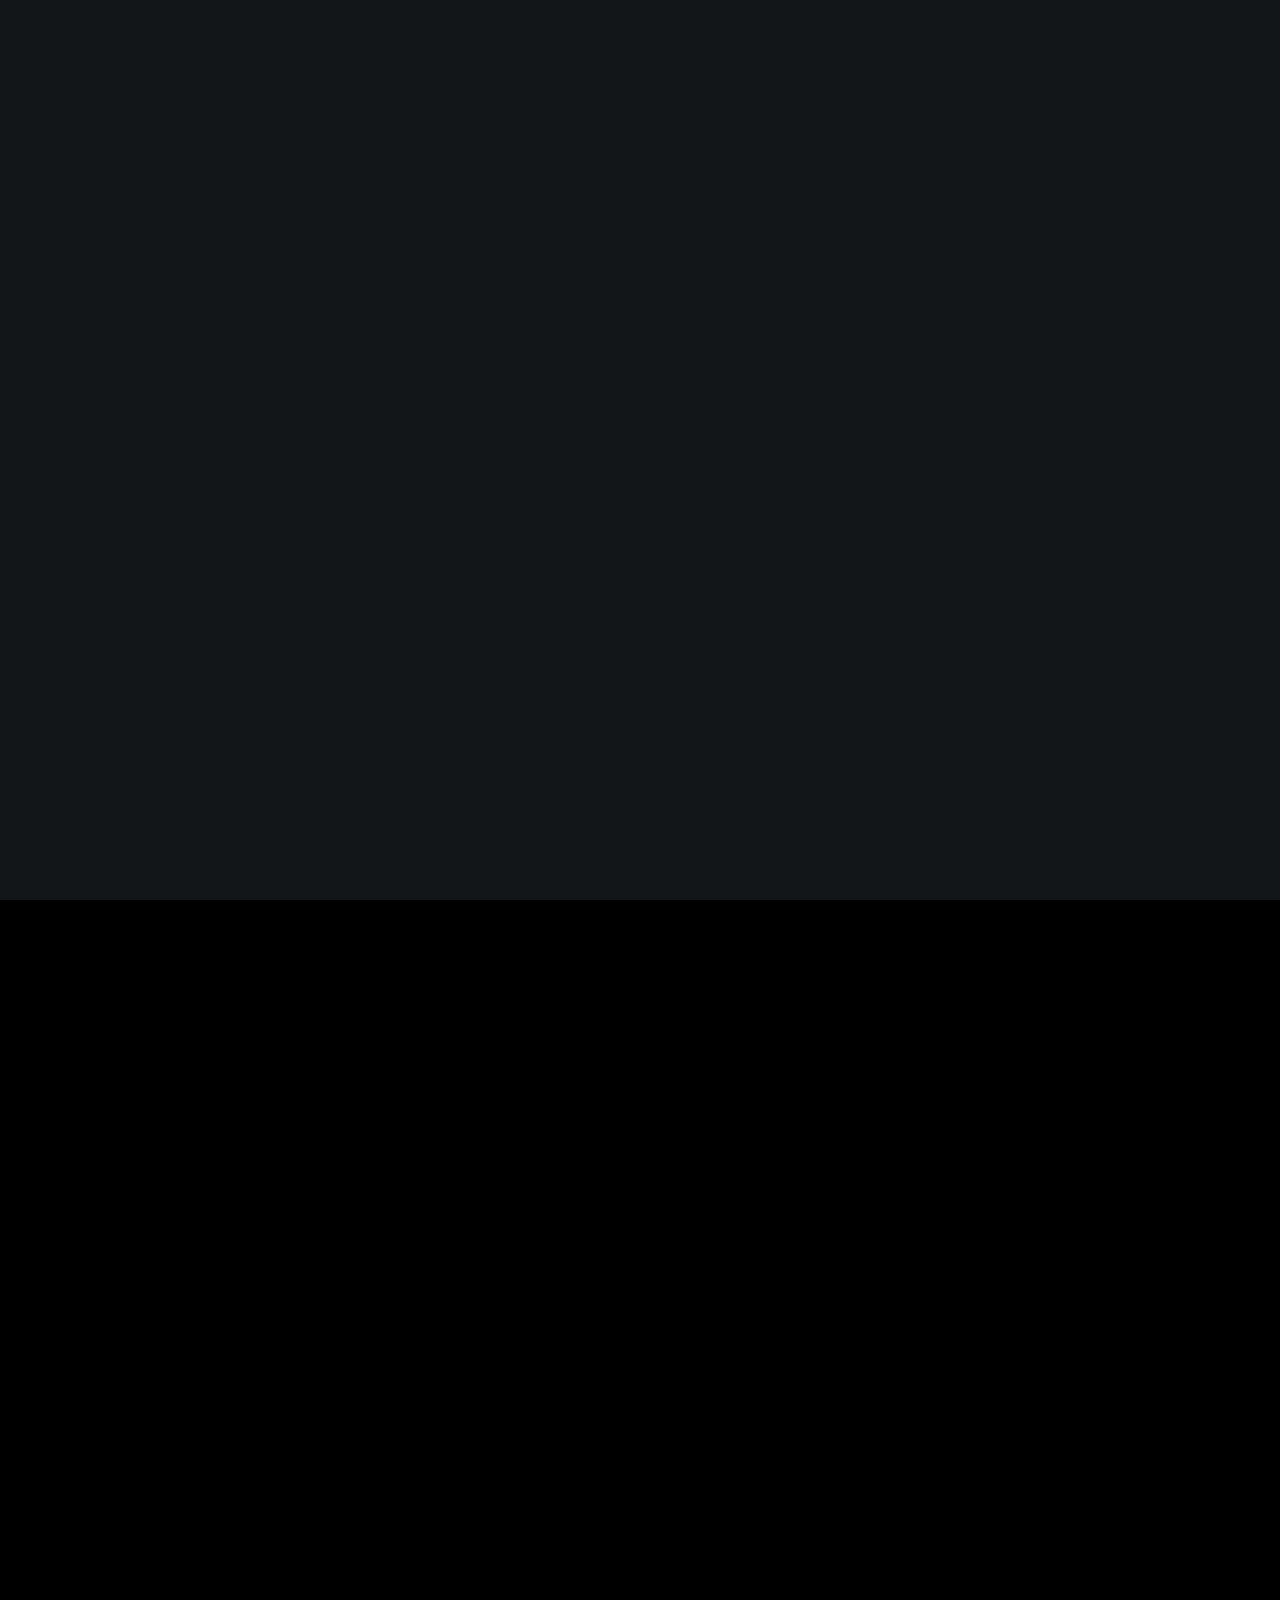
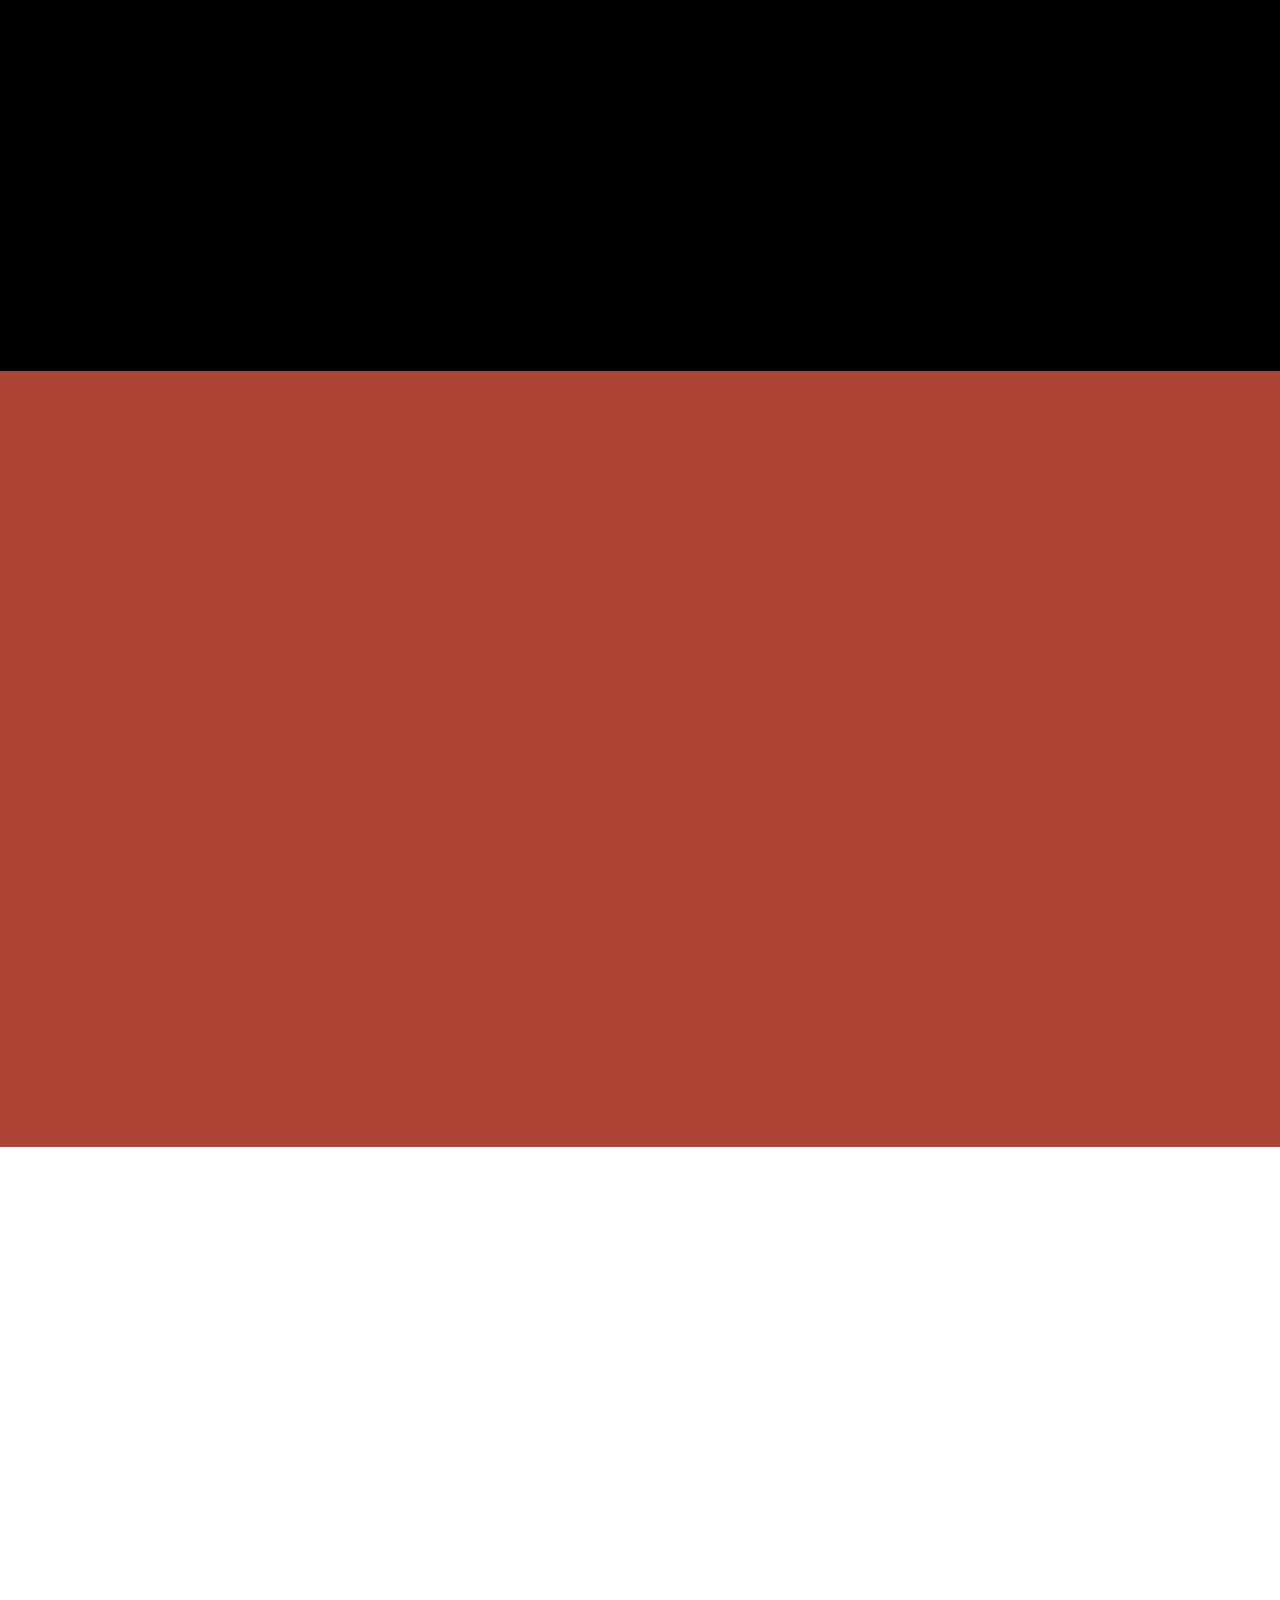
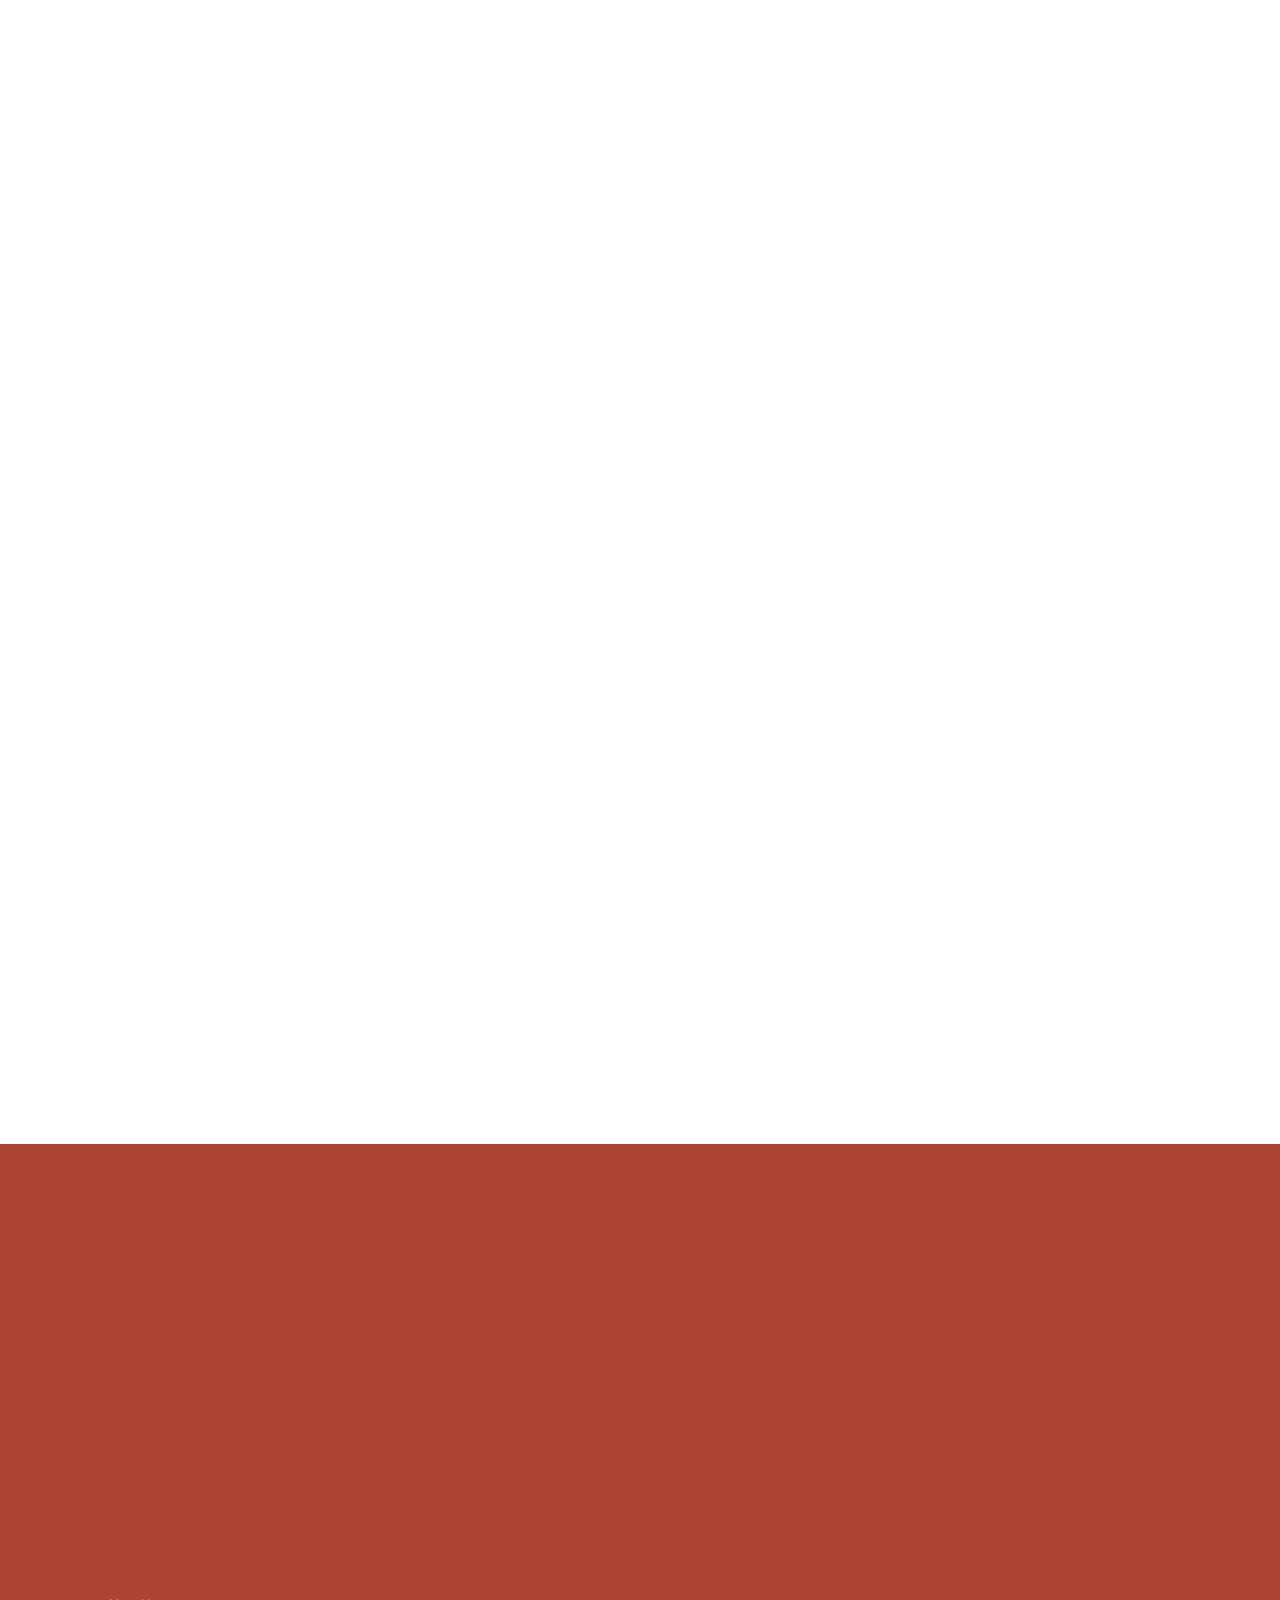
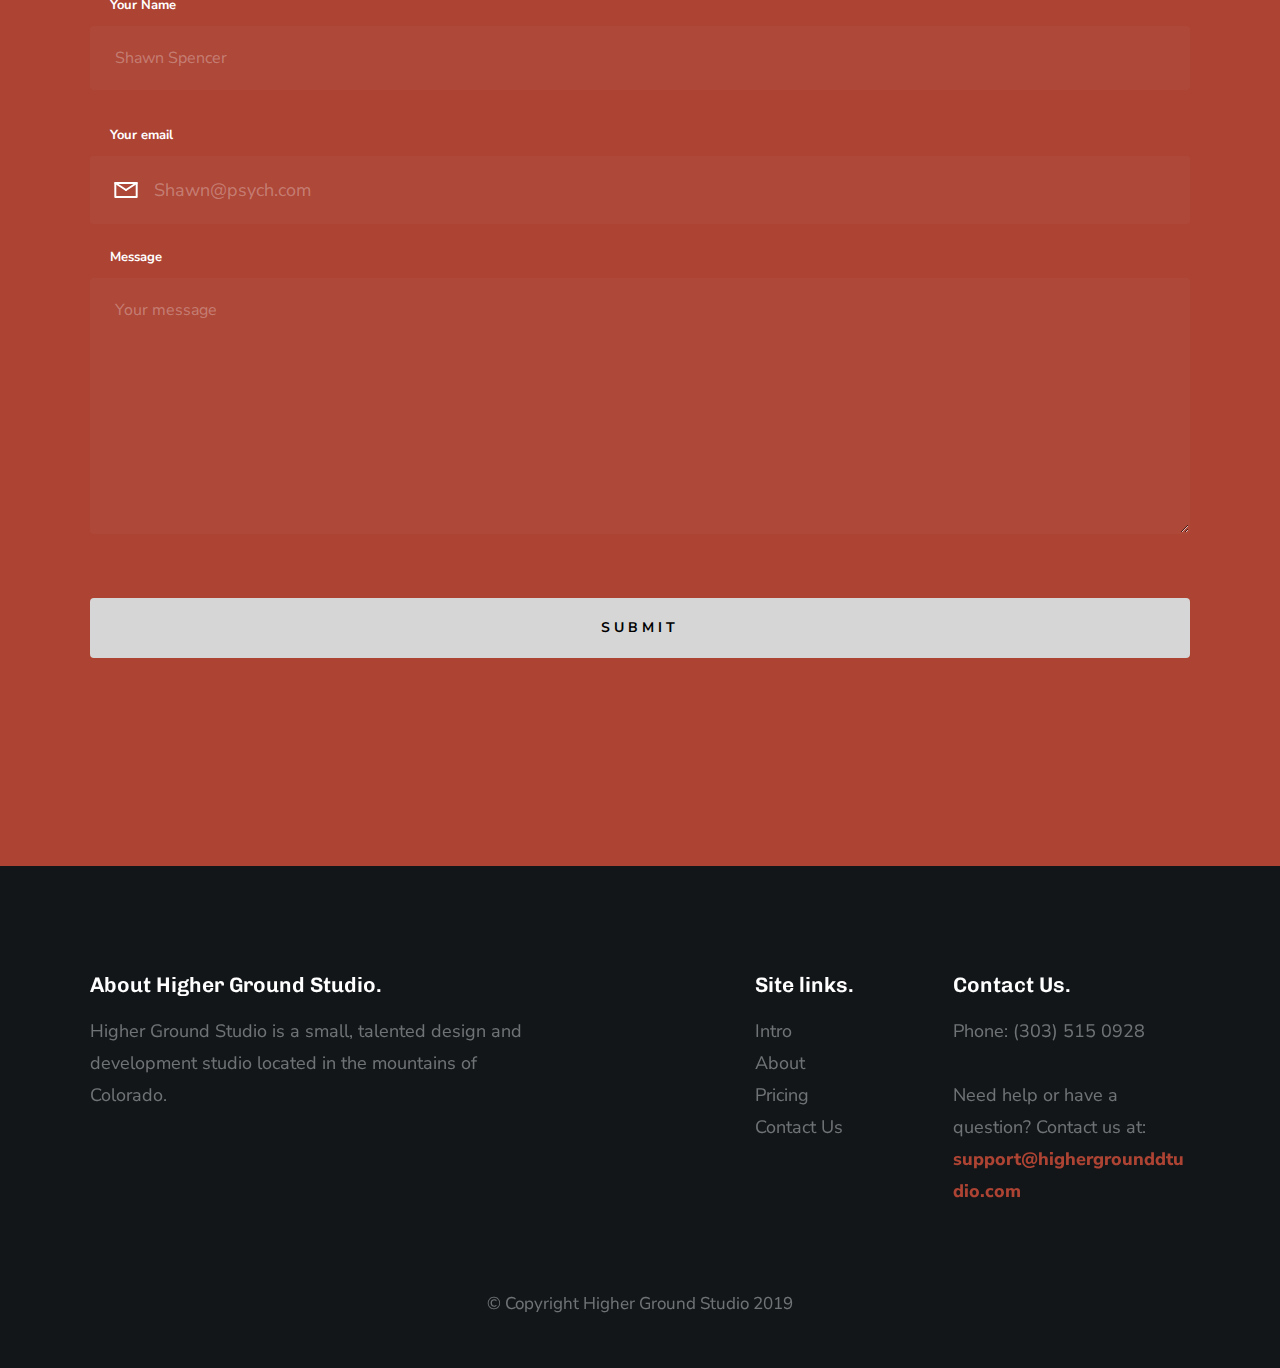
==== commit b9d1c08c: "Color problem with name on form" ====
--- a/index.html
+++ b/index.html
@@ -348,21 +348,21 @@
             <div class="col-full tab-full">
                 <div class="fw_form">
                 <form name="contact" id="mc-form" method="POST" data-netlify="true" data-netlify-recaptcha="true">
-                    <div class="alert-box alert-box--success hideit is-hidden">
-                        <p>Thank you! We will be in touch shortly.</p>
-                        <i class="fa fa-times alert-box__close" aria-hidden="true"></i>
+                    <div>
+                        <label for="name">Your Name</label> 
+                        <input class="full-width" placeholder="Shawn Spencer" type="text" name="name" />
                     </div>
                     <div>
                         <label for="email">Your email</label>
-                        <input class="full-width" type="email" placeholder="test@mailbox.com" id="email">
+                        <input class="full-width" type="email" placeholder="Shawn@psych.com" id="email"name="email">
                     </div>
 
                     <label for="message">Message</label>
-                    <textarea class="full-width" placeholder="Your message" id="message"></textarea>
+                    <textarea class="full-width" name="message" placeholder="Your message" id="message"></textarea>
 
                     <div data-netlify-recaptcha="true"></div>
                     <br>
-                    <input class="btn full-width" type="submit" value="Submit">
+                    <button class="btn full-width">Submit</button>
                 </form>
             </div>
             </div>
--- a/css/main.css
+++ b/css/main.css
@@ -3669,6 +3669,7 @@
   margin: 4rem 0 0 0;
   padding: 0;
   position: relative;
+  color:#fff;
 }
 
 .fw_form #mc-form {
@@ -3684,7 +3685,7 @@
   padding: 1.8rem 140px 1.8rem 64px;
   background: url(../images/icons/icon-mail.svg) 24px center no-repeat, rgba(255, 255, 255, 0.03);
   background-size: 24px 16px, auto;
-  color: white;
+  color: #fff;
   margin-bottom: 2rem;
   border: none;
   border-radius: 4px;
@@ -3751,10 +3752,16 @@
   color:#fff;
   background: rgba(255, 255, 255, 0.03);
 }
+.fw_form #mc-form input{
+  color:#fff;
+  background: rgba(255, 255, 255, 0.03);
+}
 .fw_form #mc-form textarea::placeholder{
   color: rgba(255, 255, 255, 0.3);
 }
-
+.fw_form #mc-form input::placeholder{
+  color: rgba(255, 255, 255, 0.3);
+}
 
 /* ------------------------------------------------------------------- 
  * ## footer site links
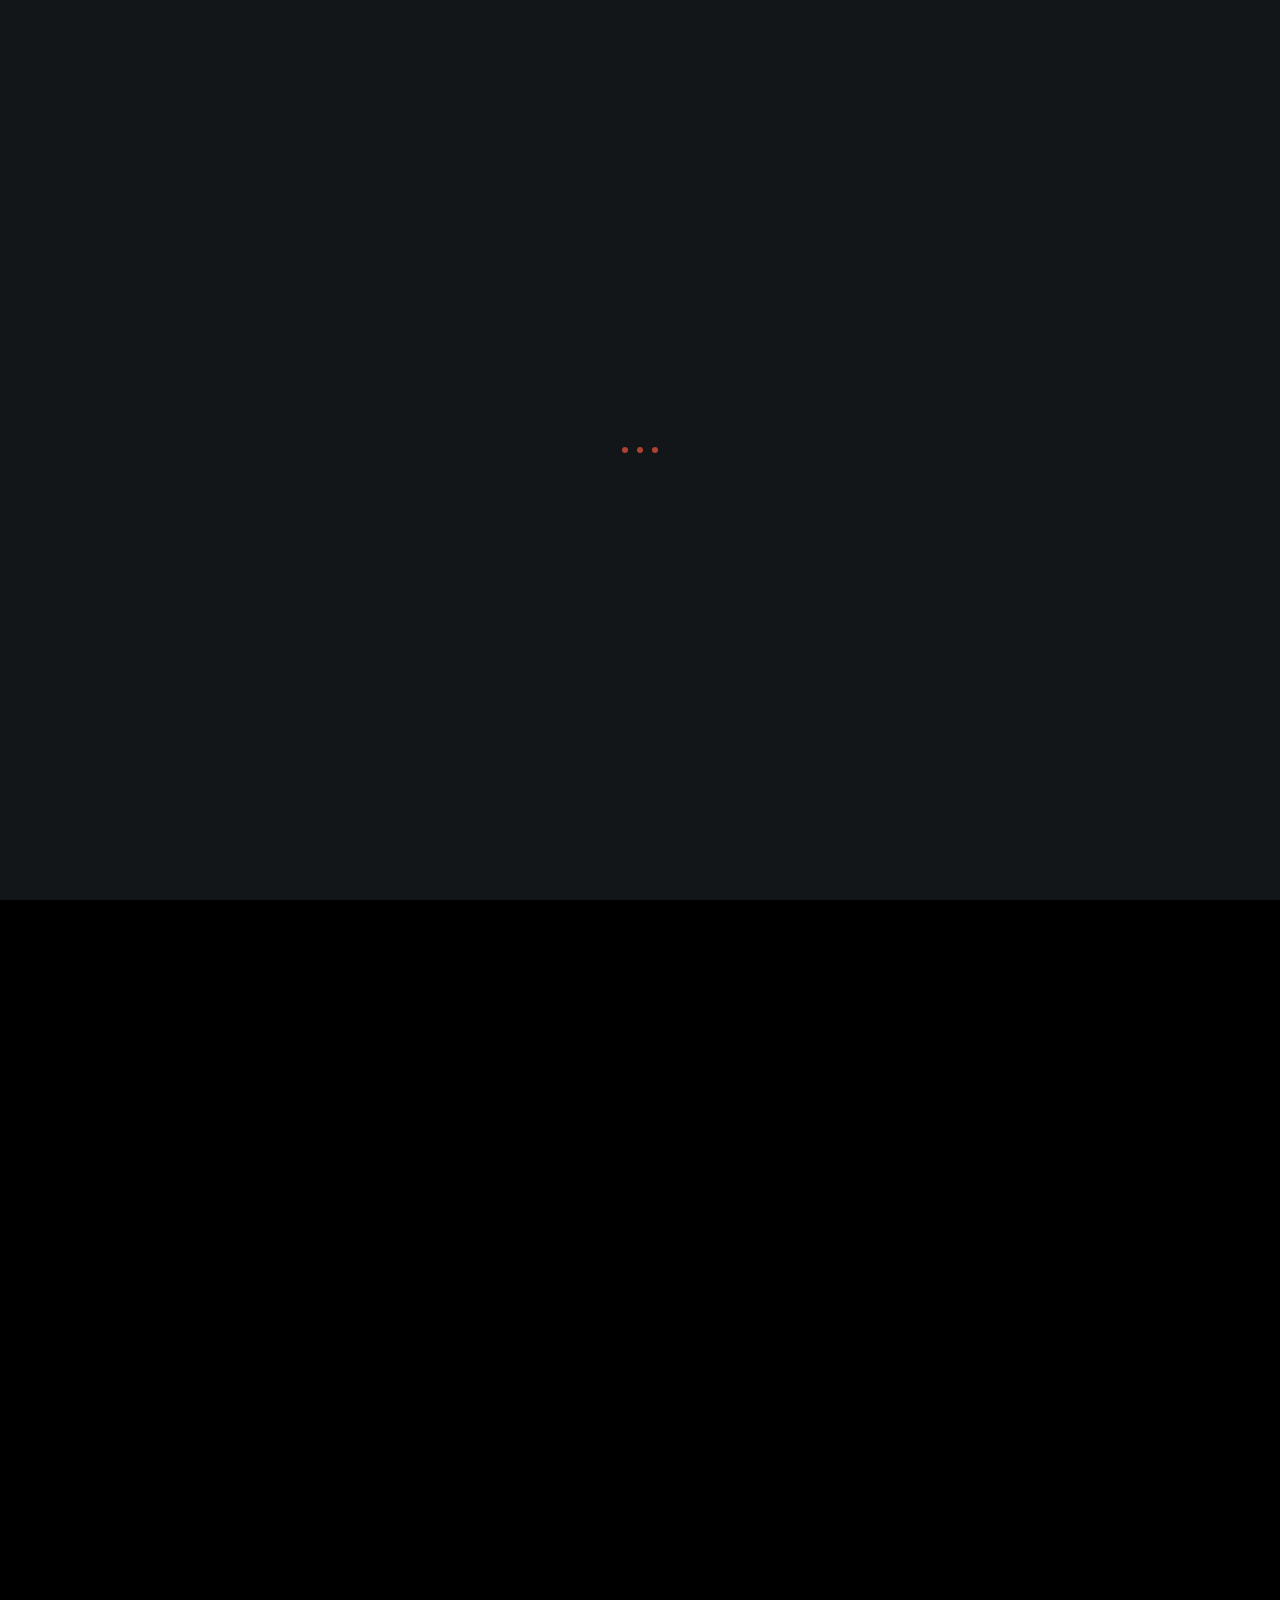
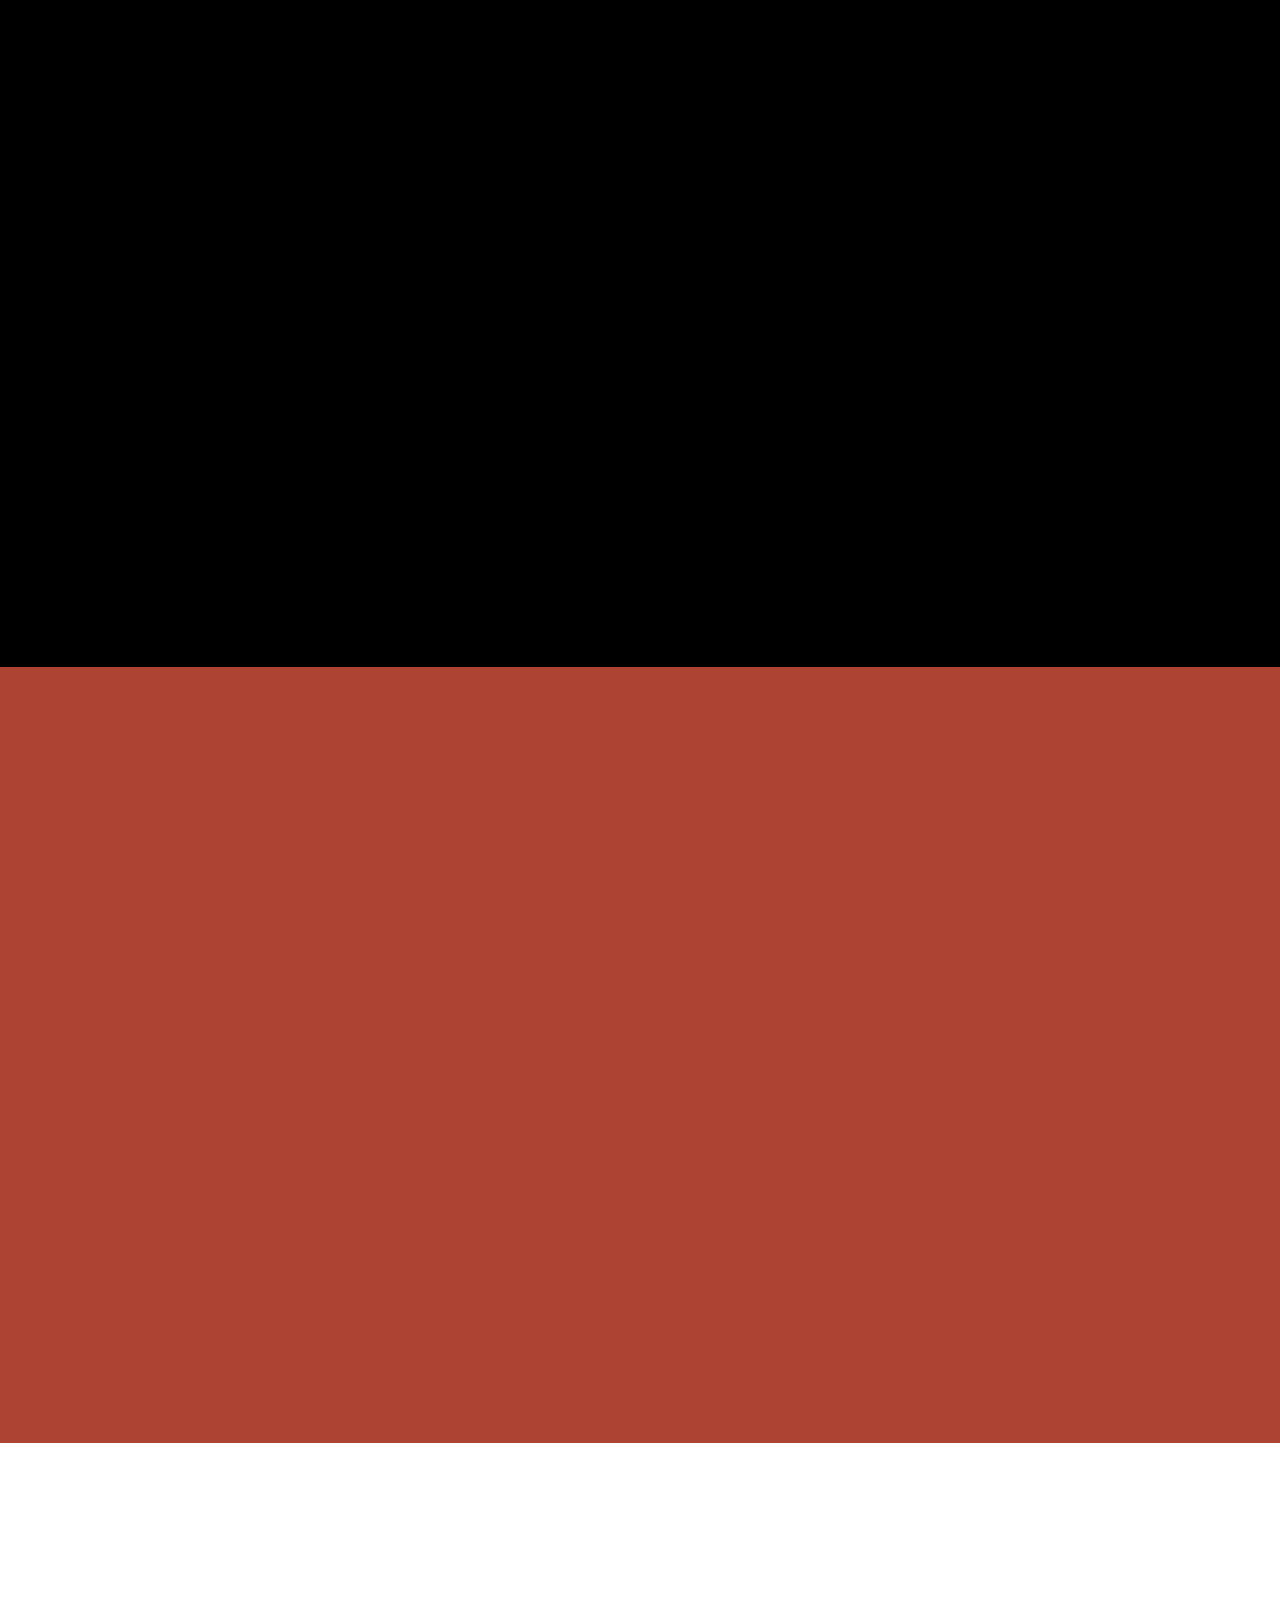
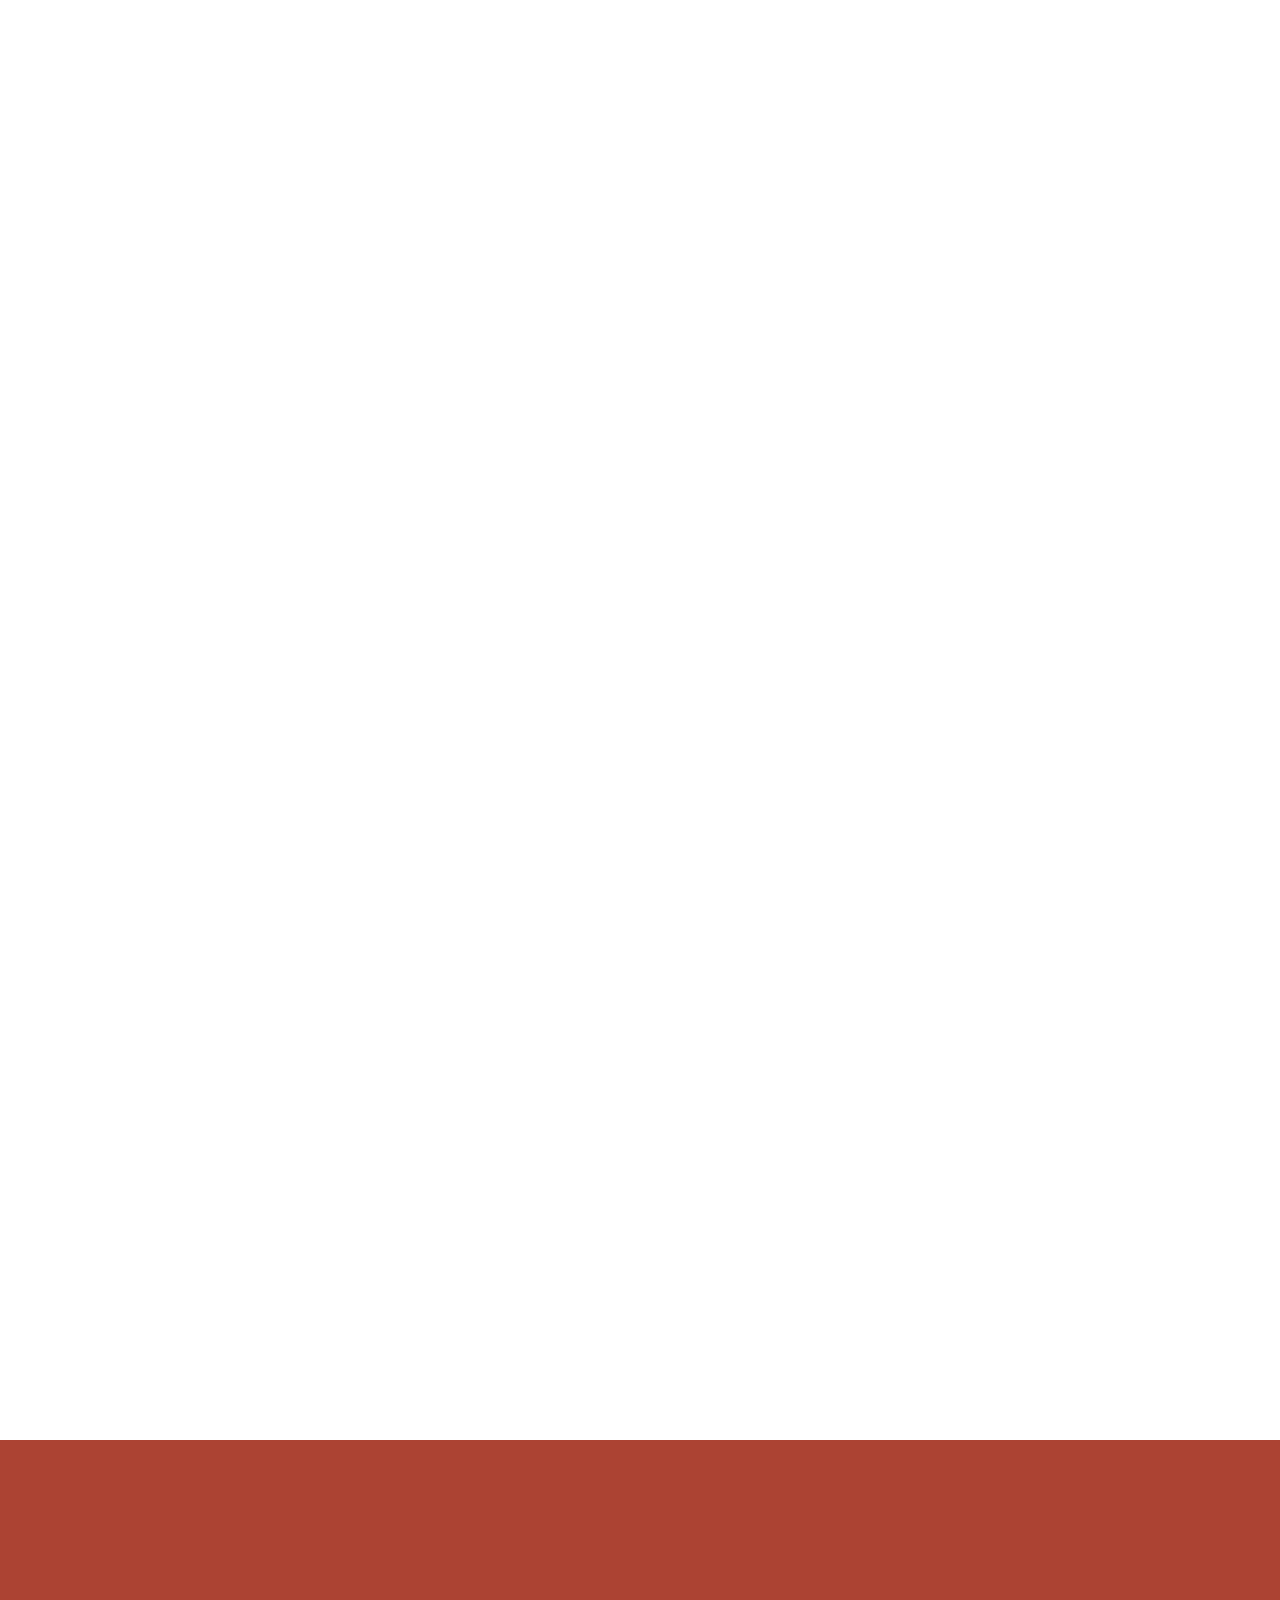
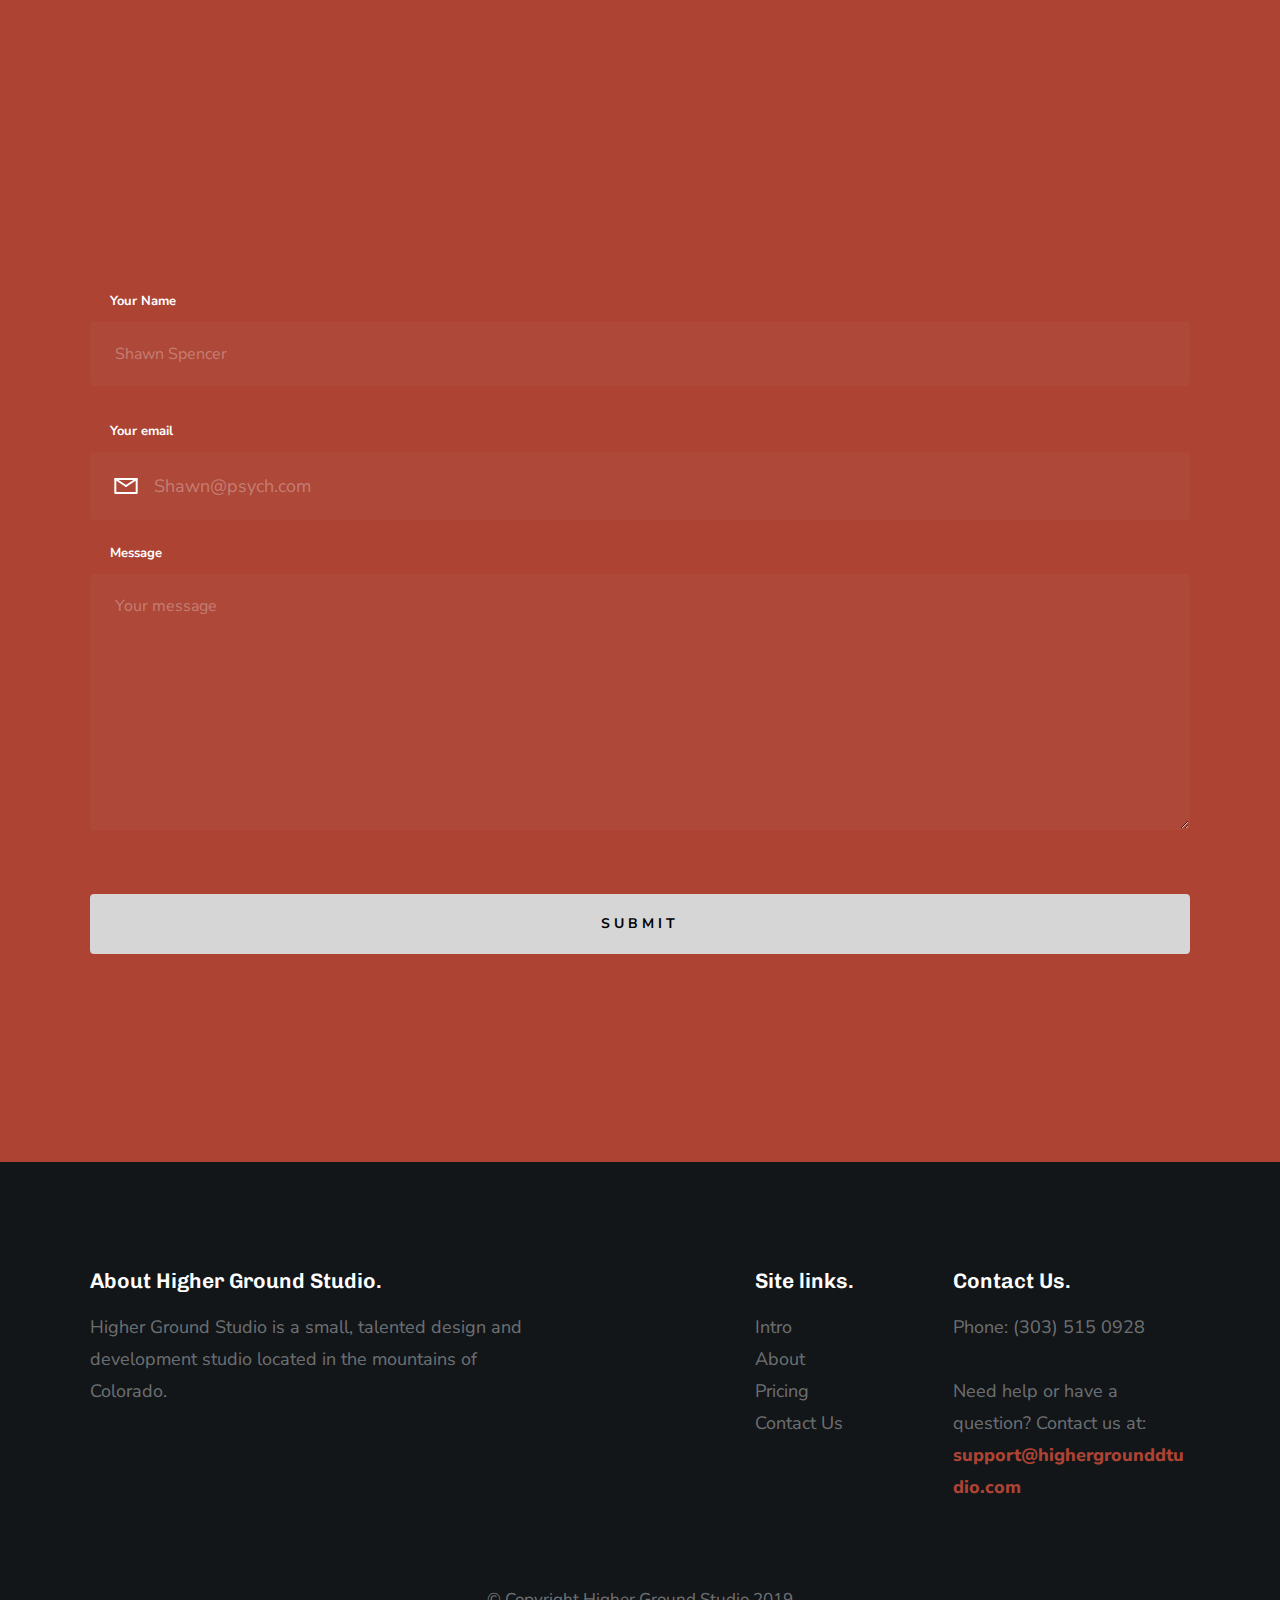
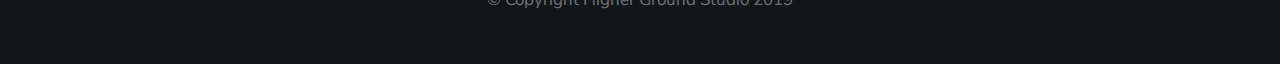
==== commit 075bfefe: "Update index.html" ====
--- a/index.html
+++ b/index.html
@@ -107,9 +107,10 @@
                     </h1>
 
                     <h3>
-                        We are obsessed with search engine optimization and fast sites (which go hand in hand). 
+                        We are obsessed with search engine optimization and fast sites (which go hand in hand).
                         How can you turn a potential customer if they can't find you in the first place?
-                        This is where SEO comes in, as it will increase your site hits through organic searches that cost you no advertisement money to improve.
+                        This is where SEO comes in, as it will increase your site hits through organic searches that
+                        cost you no advertisement money to improve.
                     </h3>
 
                     <div class="home-content__btn-wrap">
@@ -159,7 +160,8 @@
                     <h3 class="item-title">Not #1 on searches.</h3>
 
                     <p>
-                        The best search engine optimization (SEO) can quickly help your competition outrank you on searches, even if you’ve been on the top of the first page previously.
+                        The best search engine optimization (SEO) can quickly help your competition outrank you on
+                        searches, even if you’ve been on the top of the first page previously.
                     </p>
                 </div> <!-- end about-desc__slide -->
 
@@ -167,7 +169,10 @@
                     <h3 class="item-title">My website is slow.</h3>
 
                     <p>
-                        We have lots of experience speeding up websites and will be part of our audit to review and provide recommendations. Speed is based on many factors such as clean code, the server it is on, size of images and compression to name a few, we can help with much of this or provide recommendations.
+                        We have lots of experience speeding up websites and will be part of our audit to review and
+                        provide recommendations. Speed is based on many factors such as clean code, the server it is on,
+                        size of images and compression to name a few, we can help with much of this or provide
+                        recommendations.
                     </p>
                 </div> <!-- end about-desc__slide -->
 
@@ -175,7 +180,10 @@
                     <h3 class="item-title">Low Quality Content.</h3>
 
                     <p>
-                        A perfectly optimised and healthy website is only the 1st step of the journey. Without great content (the best resource for a given search term or topic) and not many other websites linking to you, the website will struggle to rank, amazing epic content is absolutely the most important factor. 
+                        A perfectly optimised and healthy website is only the 1st step of the journey. Without great
+                        content (the best resource for a given search term or topic) and not many other websites linking
+                        to you, the website will struggle to rank, amazing epic content is absolutely the most important
+                        factor.
                     </p>
                 </div> <!-- end about-desc__slide -->
 
@@ -183,7 +191,8 @@
                     <h3 class="item-title">Not Secure.</h3>
 
                     <p>
-                        It is a must to have a SSL secured website now. Search engines now lower the ranking of non-secure sites and will be one of the first steps to improve your rank.
+                        It is a must to have a SSL secured website now. Search engines now lower the ranking of
+                        non-secure sites and will be one of the first steps to improve your rank.
                     </p>
                 </div> <!-- end about-desc__slide -->
 
@@ -229,7 +238,8 @@
                     <div class="col-block step">
                         <h3 class="item-title">Post SEO Review</h3>
                         <p>
-                            We will send you a customized post SEO review of what we did and how it has changed your ranking.
+                            We will send you a customized post SEO review of what we did and how it has changed your
+                            ranking.
                         </p>
                     </div>
 
@@ -250,7 +260,8 @@
                     Our Simple <br> Straight-Forward Pricing.
                 </h1>
                 <p class="lead">
-                    SEO Optimizations is all about building the foundations of the website, ensuring the content is right and of good quality and getting it positioned perfectly to reach your goals.
+                    SEO Optimizations is all about building the foundations of the website, ensuring the content is
+                    right and of good quality and getting it positioned perfectly to reach your goals.
                 </p>
             </div>
         </div> <!-- end section-header -->
@@ -339,7 +350,8 @@
                     Get in Touch.
                 </h1>
                 <p class="lead">
-                    We are here to make your dreams come true.<br/>Drop us a line on any question you may have and we will get back to you shortly.
+                    We are here to make your dreams come true.<br />Drop us a line on any question you may have and we
+                    will get back to you shortly.
                 </p>
             </div>
         </div> <!-- end section-header -->
@@ -347,24 +359,25 @@
         <div class="row">
             <div class="col-full tab-full">
                 <div class="fw_form">
-                <form name="contact" id="mc-form" method="POST" data-netlify="true" data-netlify-recaptcha="true">
-                    <div>
-                        <label for="name">Your Name</label> 
-                        <input class="full-width" placeholder="Shawn Spencer" type="text" name="name" />
-                    </div>
-                    <div>
-                        <label for="email">Your email</label>
-                        <input class="full-width" type="email" placeholder="Shawn@psych.com" id="email"name="email">
-                    </div>
-
-                    <label for="message">Message</label>
-                    <textarea class="full-width" name="message" placeholder="Your message" id="message"></textarea>
-
-                    <div data-netlify-recaptcha="true"></div>
-                    <br>
-                    <button class="btn full-width">Submit</button>
-                </form>
-            </div>
+                    <form name="contact" id="mc-form" method="POST" data-netlify="true" data-netlify-recaptcha="true">
+                        <div>
+                            <label for="name">Your Name</label>
+                            <input class="full-width" placeholder="Shawn Spencer" type="text" name="name" />
+                        </div>
+                        <div>
+                            <label for="email">Your email</label>
+                            <input class="full-width" type="email" placeholder="Shawn@psych.com" id="email"
+                                name="email">
+                        </div>
+
+                        <label for="message">Message</label>
+                        <textarea class="full-width" name="message" placeholder="Your message" id="message"></textarea>
+
+                        <div data-netlify-recaptcha="true"></div>
+                        <br>
+                        <button class="btn full-width">Submit</button>
+                    </form>
+                </div>
             </div>
         </div>
 
@@ -380,7 +393,8 @@
             <div class="footer__about col-five tab-full left">
                 <h4>About Higher Ground Studio.</h4>
                 <p>
-                    Higher Ground Studio is a small, talented design and development studio located in the mountains of Colorado.
+                    Higher Ground Studio is a small, talented design and development studio located in the mountains of
+                    Colorado.
                 </p>
             </div>
 
@@ -406,7 +420,8 @@
                         </p>
                         <p>
                             Need help or have a question? Contact us at: <br>
-                            <a href="mailto:support@highergrounddtudio.com" class="footer__mail-link">support@highergrounddtudio.com</a>
+                            <a href="mailto:support@highergrounddtudio.com"
+                                class="footer__mail-link">support@highergrounddtudio.com</a>
                         </p>
                     </div>
 
@@ -428,15 +443,16 @@
 
     <!-- Java Script
     ================================================== -->
-    <script src="js/jquery-3.2.1.min.js"></script>
+    <script src="https://code.jquery.com/jquery-3.6.4.slim.min.js" integrity="sha256-a2yjHM4jnF9f54xUQakjZGaqYs/V1CYvWpoqZzC2/Bw=" crossorigin="anonymous"></script>
     <script src="js/plugins.js"></script>
     <script src="js/main.js"></script>
-    <script src="https://cdn.snipcart.com/scripts/2.0/snipcart.js"
-        data-api-key="MjkyNzYwODQtYWEzYS00NDNhLTk3ZTMtNTVlMTUyMGYxYTAzNjM3MDIwMDAyMzQzODMyMjEx" id="snipcart"></script>
+    <script src="https://cdn.snipcart.com/scripts/2.0/snipcart.js" id="snipcart"
+        data-api-key="M2I2NTdjMDQtN2ZlMi00ZTRiLThmNzItMGE4ZDUwMGJmMmE3NjM3MDIwMDAyMzQzODMyMjEx"></script>
+
     <script>
         Snipcart.execute('registerLocale', 'en', {
             "thankyou_message": "Thanks for your order! We will contact you soon to get started!"
         });
     </script>
 
-</body>+</body>
